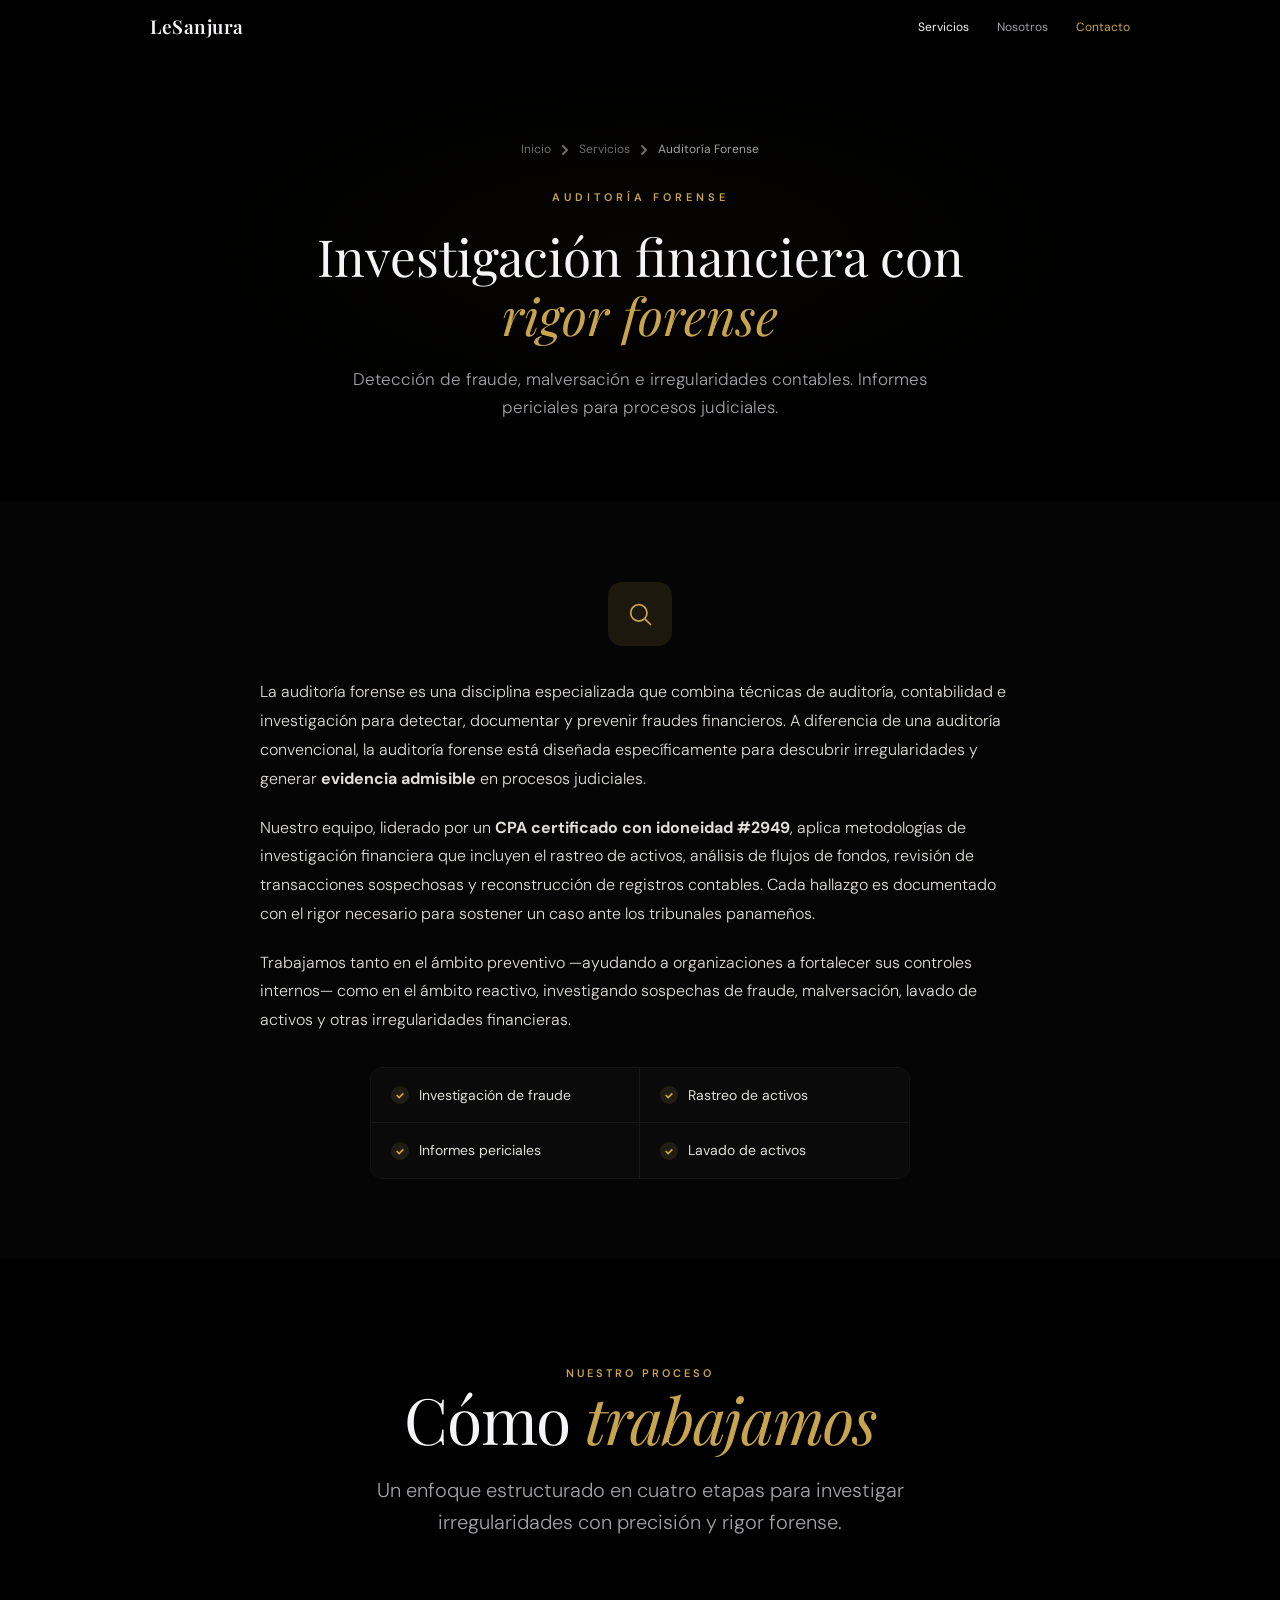
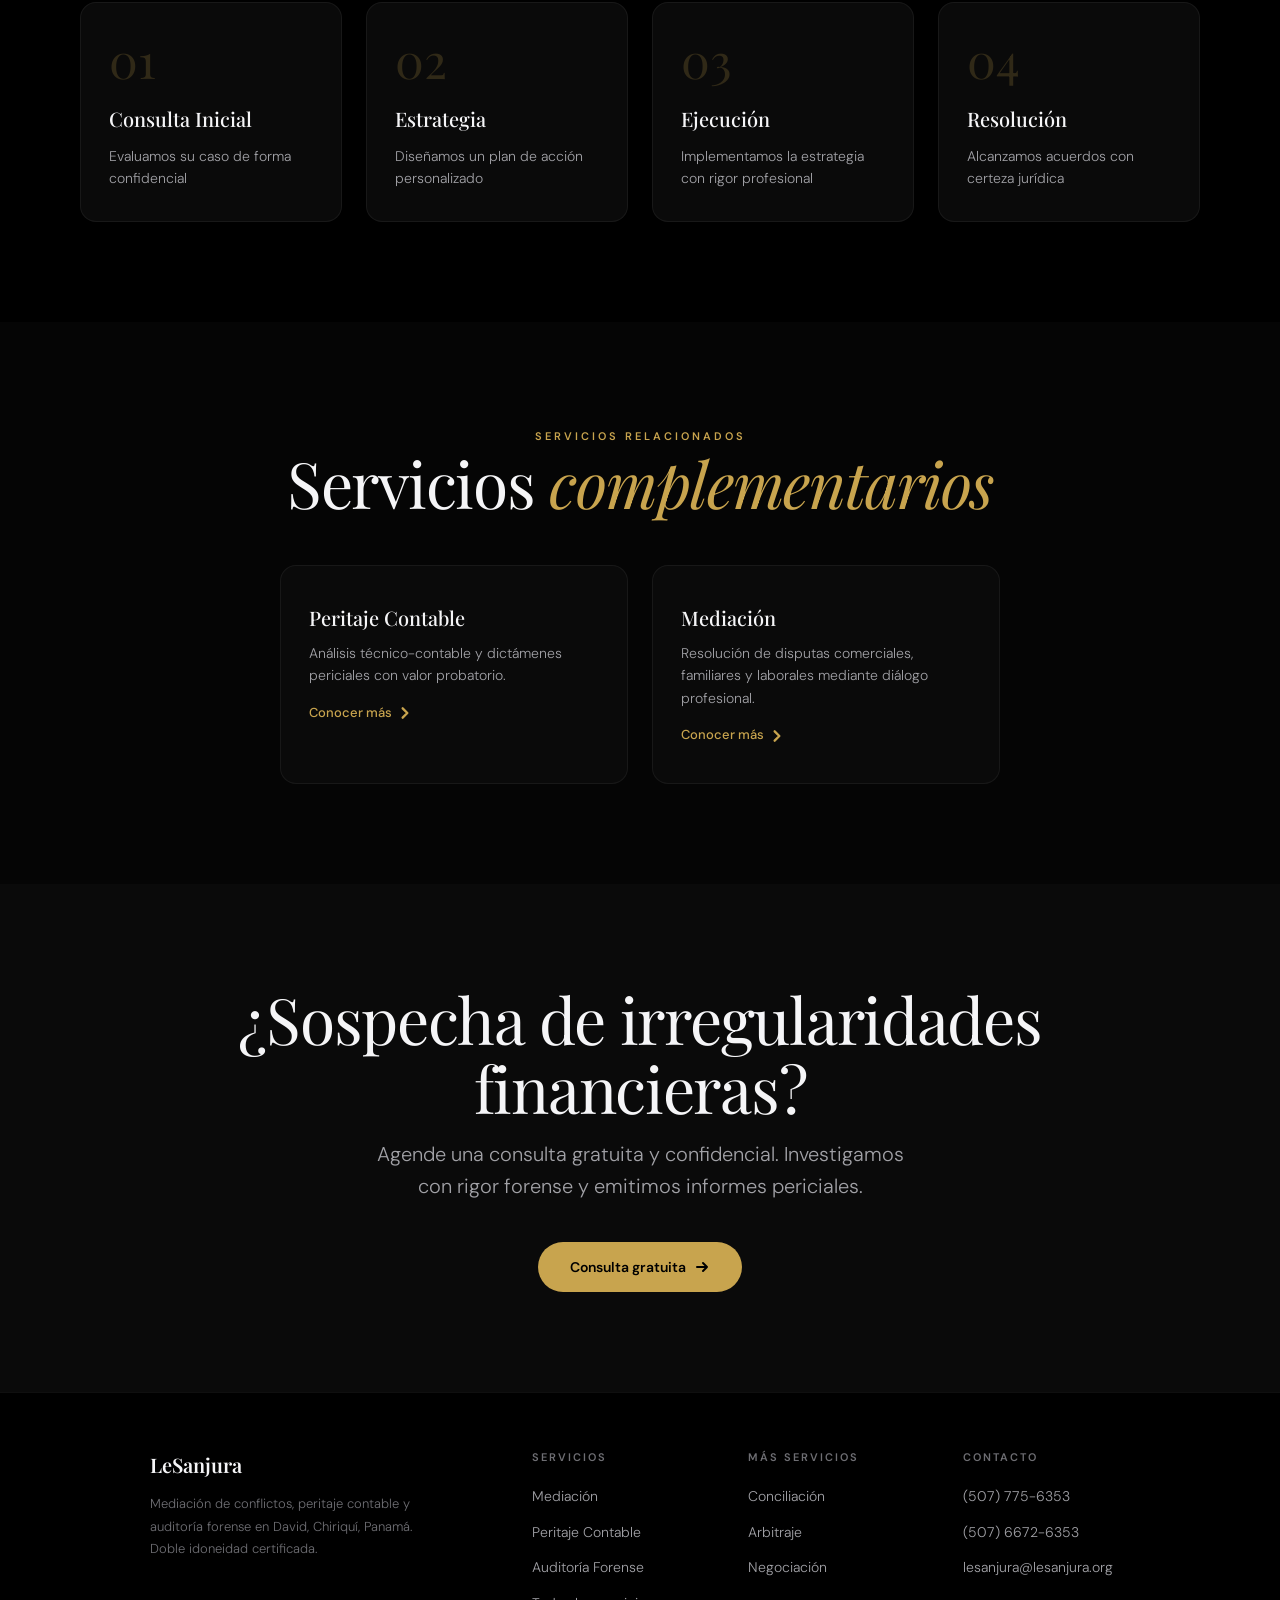
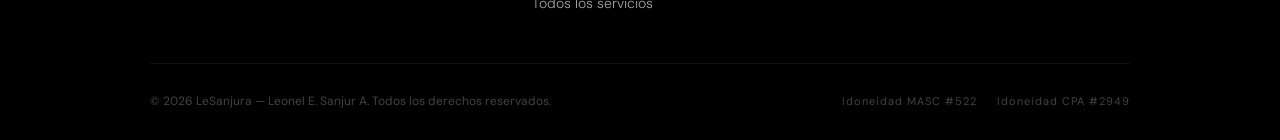
==== auditoria.html @ 7177a6b0 "feat: convert to multi-page site architecture Split single-page scroll into 7 dedicated pages: - ind" ====
<!DOCTYPE html>
<html lang="es">
<head>
    <meta charset="UTF-8">
    <meta name="viewport" content="width=device-width, initial-scale=1.0">
    <title>Auditor&#237;a Forense en Panam&#225; | LeSanjura &#8212; David, Chirique</title>
    <meta name="description" content="Investigaci&#243;n de fraude financiero y auditor&#237;a forense en Panam&#225;. CPA certificado con experiencia en rastreo de activos e informes periciales.">
    <meta name="keywords" content="auditor&#237;a forense panama, investigaci&#243;n de fraude, rastreo de activos, lavado de activos, informes periciales, malversaci&#243;n, irregularidades contables, CPA panama, fraude financiero">
    <meta property="og:title" content="Auditor&#237;a Forense en Panam&#225; | LeSanjura">
    <meta property="og:description" content="Detecci&#243;n de fraude, malversaci&#243;n e irregularidades contables. CPA certificado con experiencia en auditor&#237;a forense en Panam&#225;.">
    <meta property="og:type" content="website">
    <meta property="og:url" content="https://lesanjura.net/auditoria">
    <meta property="og:locale" content="es_PA">
    <meta name="twitter:card" content="summary_large_image">
    <meta name="twitter:title" content="Auditor&#237;a Forense en Panam&#225; | LeSanjura">
    <meta name="twitter:description" content="Investigaci&#243;n de fraude financiero y auditor&#237;a forense en Panam&#225;. CPA certificado en David, Chiriqu&#237;.">
    <meta name="robots" content="index, follow, max-snippet:-1, max-image-preview:large">
    <meta name="author" content="Leonel E. Sanjur A.">
    <meta name="geo.region" content="PA-4">
    <meta name="geo.placename" content="David, Chiriqu&#237;">
    <link rel="canonical" href="https://lesanjura.net/auditoria">
    <link rel="preconnect" href="https://fonts.googleapis.com">
    <link rel="preconnect" href="https://fonts.gstatic.com" crossorigin>
    <link href="https://fonts.googleapis.com/css2?family=Playfair+Display:ital,wght@0,400;0,500;0,600;0,700;0,800;1,400;1,500;1,600&family=DM+Sans:ital,wght@0,200;0,300;0,400;0,500;0,600;0,700;1,300;1,400&display=swap" rel="stylesheet">
    <link rel="stylesheet" href="/styles.css">

    <!-- Schema.org Structured Data -->
    <script type="application/ld+json">
    {
        "@context": "https://schema.org",
        "@graph": [
            {
                "@type": "Service",
                "name": "Auditor\u00eda Forense",
                "description": "Investigaci\u00f3n de fraude financiero, malversaci\u00f3n de fondos e irregularidades contables. Informes periciales para procesos judiciales emitidos por Contador P\u00fablico Autorizado con idoneidad CPA #2949.",
                "url": "https://lesanjura.net/auditoria",
                "provider": {
                    "@type": "ProfessionalService",
                    "name": "LeSanjura \u2014 Leonel E. Sanjur A.",
                    "url": "https://lesanjura.net",
                    "telephone": ["+5077756353", "+50766726353"],
                    "email": "lesanjura@lesanjura.org",
                    "address": {
                        "@type": "PostalAddress",
                        "addressLocality": "David",
                        "addressRegion": "Chiriqu\u00ed",
                        "addressCountry": "PA"
                    }
                },
                "serviceType": "Auditor\u00eda Forense",
                "areaServed": {
                    "@type": "Country",
                    "name": "Panama"
                },
                "hasOfferCatalog": {
                    "@type": "OfferCatalog",
                    "name": "\u00c1reas de Auditor\u00eda Forense",
                    "itemListElement": [
                        {"@type": "Offer", "itemOffered": {"@type": "Service", "name": "Investigaci\u00f3n de Fraude Financiero"}},
                        {"@type": "Offer", "itemOffered": {"@type": "Service", "name": "Rastreo de Activos"}},
                        {"@type": "Offer", "itemOffered": {"@type": "Service", "name": "Informes Periciales"}},
                        {"@type": "Offer", "itemOffered": {"@type": "Service", "name": "Investigaci\u00f3n de Lavado de Activos"}}
                    ]
                }
            },
            {
                "@type": "BreadcrumbList",
                "itemListElement": [
                    {"@type": "ListItem", "position": 1, "name": "Inicio", "item": "https://lesanjura.net"},
                    {"@type": "ListItem", "position": 2, "name": "Servicios", "item": "https://lesanjura.net/servicios"},
                    {"@type": "ListItem", "position": 3, "name": "Auditor\u00eda Forense", "item": "https://lesanjura.net/auditoria"}
                ]
            }
        ]
    }
    </script>
</head>
<body>

<!-- ════════════════════════════════════════════════
     NAVIGATION
     ════════════════════════════════════════════════ -->
<nav class="nav" id="nav" role="navigation" aria-label="Navegaci&#243;n principal">
    <div class="nav-inner">
        <a href="/" class="nav-logo">LeSanjura</a>
        <ul class="nav-links" id="navLinks" role="menubar">
            <li role="none"><a href="/servicios.html" role="menuitem" class="active">Servicios</a></li>
            <li role="none"><a href="/nosotros.html" role="menuitem">Nosotros</a></li>
            <li role="none"><a href="/contacto.html" role="menuitem" class="nav-cta-link">Contacto</a></li>
        </ul>
        <button class="nav-mobile" id="navToggle" aria-label="Men&#250;" aria-expanded="false">
            <span></span><span></span>
        </button>
    </div>
</nav>

<!-- ════════════════════════════════════════════════
     SERVICE HERO
     ════════════════════════════════════════════════ -->
<header class="service-hero">
    <div class="service-hero-inner">
        <nav class="breadcrumb" aria-label="Ruta de navegaci&#243;n">
            <ol>
                <li><a href="/">Inicio</a></li>
                <li><svg viewBox="0 0 12 12"><path d="M4 2l4 4-4 4" stroke="currentColor" fill="none" stroke-width="2" stroke-linecap="round" stroke-linejoin="round"/></svg></li>
                <li><a href="/servicios.html">Servicios</a></li>
                <li><svg viewBox="0 0 12 12"><path d="M4 2l4 4-4 4" stroke="currentColor" fill="none" stroke-width="2" stroke-linecap="round" stroke-linejoin="round"/></svg></li>
                <li aria-current="page">Auditor&#237;a Forense</li>
            </ol>
        </nav>
        <span class="service-hero-eyebrow">Auditor&#237;a Forense</span>
        <h1>Investigaci&#243;n financiera con <em>rigor forense</em></h1>
        <p class="service-hero-sub">Detecci&#243;n de fraude, malversaci&#243;n e irregularidades contables. Informes periciales para procesos judiciales.</p>
    </div>
</header>

<!-- ════════════════════════════════════════════════
     MAIN CONTENT
     ════════════════════════════════════════════════ -->
<main>
    <article class="service-detail-section">
        <div class="service-detail-inner">
            <div class="service-feature-icon">
                <svg viewBox="0 0 24 24"><circle cx="11" cy="11" r="7"/><path d="M21 21l-4.35-4.35"/></svg>
            </div>
            <div class="service-detail-content">
                <p>La auditor&#237;a forense es una disciplina especializada que combina t&#233;cnicas de auditor&#237;a, contabilidad e investigaci&#243;n para detectar, documentar y prevenir fraudes financieros. A diferencia de una auditor&#237;a convencional, la auditor&#237;a forense est&#225; dise&#241;ada espec&#237;ficamente para descubrir irregularidades y generar <strong>evidencia admisible</strong> en procesos judiciales.</p>
                <p>Nuestro equipo, liderado por un <strong>CPA certificado con idoneidad #2949</strong>, aplica metodolog&#237;as de investigaci&#243;n financiera que incluyen el rastreo de activos, an&#225;lisis de flujos de fondos, revisi&#243;n de transacciones sospechosas y reconstrucci&#243;n de registros contables. Cada hallazgo es documentado con el rigor necesario para sostener un caso ante los tribunales paname&#241;os.</p>
                <p>Trabajamos tanto en el &#225;mbito preventivo &#8212;ayudando a organizaciones a fortalecer sus controles internos&#8212; como en el &#225;mbito reactivo, investigando sospechas de fraude, malversaci&#243;n, lavado de activos y otras irregularidades financieras.</p>
            </div>
            <ul class="service-feature-list">
                <li><span class="service-check"><svg viewBox="0 0 12 12"><path d="M2 6l3 3 5-5"/></svg></span>Investigaci&#243;n de fraude</li>
                <li><span class="service-check"><svg viewBox="0 0 12 12"><path d="M2 6l3 3 5-5"/></svg></span>Rastreo de activos</li>
                <li><span class="service-check"><svg viewBox="0 0 12 12"><path d="M2 6l3 3 5-5"/></svg></span>Informes periciales</li>
                <li><span class="service-check"><svg viewBox="0 0 12 12"><path d="M2 6l3 3 5-5"/></svg></span>Lavado de activos</li>
            </ul>
        </div>
    </article>

    <!-- ════════════════════════════════════════════════
         PROCESS
         ════════════════════════════════════════════════ -->
    <section class="section section-deeper" aria-labelledby="proceso-heading">
        <div class="section-container text-center">
            <span class="section-eyebrow">Nuestro Proceso</span>
            <h2 class="section-headline" id="proceso-heading">C&#243;mo <em>trabajamos</em></h2>
            <p class="section-subheadline">Un enfoque estructurado en cuatro etapas para investigar irregularidades con precisi&#243;n y rigor forense.</p>
        </div>
        <div class="section-container-wide">
            <div class="process-steps">
                <div class="process-step reveal reveal-d1">
                    <div class="process-number">01</div>
                    <h3>Consulta Inicial</h3>
                    <p>Evaluamos su caso de forma confidencial</p>
                </div>
                <div class="process-step reveal reveal-d2">
                    <div class="process-number">02</div>
                    <h3>Estrategia</h3>
                    <p>Dise&#241;amos un plan de acci&#243;n personalizado</p>
                </div>
                <div class="process-step reveal reveal-d3">
                    <div class="process-number">03</div>
                    <h3>Ejecuci&#243;n</h3>
                    <p>Implementamos la estrategia con rigor profesional</p>
                </div>
                <div class="process-step reveal reveal-d4">
                    <div class="process-number">04</div>
                    <h3>Resoluci&#243;n</h3>
                    <p>Alcanzamos acuerdos con certeza jur&#237;dica</p>
                </div>
            </div>
        </div>
    </section>

    <!-- ════════════════════════════════════════════════
         RELATED SERVICES
         ════════════════════════════════════════════════ -->
    <section class="section section-dark" aria-labelledby="relacionados-heading">
        <div class="section-container text-center">
            <span class="section-eyebrow">Servicios Relacionados</span>
            <h2 class="section-headline" id="relacionados-heading">Servicios <em>complementarios</em></h2>
        </div>
        <div class="section-container">
            <div class="related-services">
                <a href="/peritaje.html" class="related-service-card">
                    <h3>Peritaje Contable</h3>
                    <p>An&#225;lisis t&#233;cnico-contable y dict&#225;menes periciales con valor probatorio.</p>
                    <span class="related-service-link">Conocer m&#225;s <svg viewBox="0 0 12 12"><path d="M4 2l4 4-4 4" stroke="currentColor" fill="none" stroke-width="2" stroke-linecap="round" stroke-linejoin="round"/></svg></span>
                </a>
                <a href="/mediacion.html" class="related-service-card">
                    <h3>Mediaci&#243;n</h3>
                    <p>Resoluci&#243;n de disputas comerciales, familiares y laborales mediante di&#225;logo profesional.</p>
                    <span class="related-service-link">Conocer m&#225;s <svg viewBox="0 0 12 12"><path d="M4 2l4 4-4 4" stroke="currentColor" fill="none" stroke-width="2" stroke-linecap="round" stroke-linejoin="round"/></svg></span>
                </a>
            </div>
        </div>
    </section>

    <!-- ════════════════════════════════════════════════
         CTA
         ════════════════════════════════════════════════ -->
    <section class="section section-surface cta-section" aria-labelledby="cta-heading">
        <div class="section-container text-center">
            <h2 class="section-headline" id="cta-heading">&#191;Sospecha de irregularidades financieras?</h2>
            <p class="section-subheadline">Agende una consulta gratuita y confidencial. Investigamos con rigor forense y emitimos informes periciales.</p>
            <div class="cta-actions">
                <a href="/contacto.html" class="btn-gold">Consulta gratuita <svg viewBox="0 0 16 16" fill="none" stroke="currentColor" stroke-width="2" stroke-linecap="round" stroke-linejoin="round"><path d="M3 8h10M9 4l4 4-4 4"/></svg></a>
            </div>
        </div>
    </section>
</main>

<!-- ════════════════════════════════════════════════
     FOOTER
     ════════════════════════════════════════════════ -->
<footer class="footer" role="contentinfo">
    <div class="footer-inner">
        <div class="footer-grid">
            <div>
                <div class="footer-brand">LeSanjura</div>
                <p class="footer-desc">Mediaci&#243;n de conflictos, peritaje contable y auditor&#237;a forense en David, Chiriqu&#237;, Panam&#225;. Doble idoneidad certificada.</p>
            </div>
            <div class="footer-col">
                <h4>Servicios</h4>
                <ul>
                    <li><a href="/mediacion.html">Mediaci&#243;n</a></li>
                    <li><a href="/peritaje.html">Peritaje Contable</a></li>
                    <li><a href="/auditoria.html">Auditor&#237;a Forense</a></li>
                    <li><a href="/servicios.html">Todos los servicios</a></li>
                </ul>
            </div>
            <div class="footer-col">
                <h4>M&#225;s Servicios</h4>
                <ul>
                    <li><a href="/servicios.html">Conciliaci&#243;n</a></li>
                    <li><a href="/servicios.html">Arbitraje</a></li>
                    <li><a href="/servicios.html">Negociaci&#243;n</a></li>
                </ul>
            </div>
            <div class="footer-col">
                <h4>Contacto</h4>
                <ul>
                    <li><a href="tel:+5077756353">(507) 775-6353</a></li>
                    <li><a href="tel:+50766726353">(507) 6672-6353</a></li>
                    <li><a href="mailto:lesanjura@lesanjura.org">lesanjura@lesanjura.org</a></li>
                </ul>
            </div>
        </div>
        <div class="footer-bottom">
            <span class="footer-copy">&copy; 2026 LeSanjura &mdash; Leonel E. Sanjur A. Todos los derechos reservados.</span>
            <div class="footer-legal">
                <span>Idoneidad MASC #522</span>
                <span>Idoneidad CPA #2949</span>
            </div>
        </div>
    </div>
</footer>

<script src="/scripts.js"></script>
</body>
</html>
---- styles.css ----
/* ═══════════════════════════════════════
   DESIGN SYSTEM — OBSIDIAN & GOLD
   Award-winning Apple-inspired design
   ═══════════════════════════════════════ */

:root {
    --black: #000000;
    --obsidian: #050505;
    --surface: #0a0a0a;
    --surface-2: #111111;
    --surface-3: #1a1a1a;
    --surface-4: #222222;
    --border: rgba(255,255,255,0.06);
    --border-hover: rgba(255,255,255,0.12);
    --gold: #c8a44e;
    --gold-bright: #d4b65c;
    --gold-dim: rgba(200,164,78,0.12);
    --gold-glow: rgba(200,164,78,0.06);
    --white: #f5f5f7;
    --gray-1: #e0deda;
    --gray-2: #a1a1a6;
    --gray-3: #6e6e73;
    --gray-4: #424245;
    --serif: 'Playfair Display', Georgia, 'Times New Roman', serif;
    --sans: 'DM Sans', -apple-system, BlinkMacSystemFont, 'Segoe UI', sans-serif;
    --ease-out-expo: cubic-bezier(0.16, 1, 0.3, 1);
    --ease-out-quint: cubic-bezier(0.22, 1, 0.36, 1);
}

*, *::before, *::after { margin: 0; padding: 0; box-sizing: border-box; }

html {
    scroll-behavior: smooth;
    font-size: 16px;
    -webkit-text-size-adjust: 100%;
}

body {
    font-family: var(--sans);
    background: var(--black);
    color: var(--white);
    -webkit-font-smoothing: antialiased;
    -moz-osx-font-smoothing: grayscale;
    overflow-x: hidden;
    line-height: 1.6;
}

::selection {
    background: var(--gold);
    color: var(--black);
}

img { max-width: 100%; display: block; }
a { text-decoration: none; color: inherit; }

/* ═══════════════════════════════════════
   NAVIGATION — Frosted Glass
   ═══════════════════════════════════════ */

.nav {
    position: fixed;
    top: 0; left: 0; right: 0;
    z-index: 100;
    height: 52px;
    display: flex;
    align-items: center;
    justify-content: center;
    transition: all 0.6s var(--ease-out-expo);
}

.nav.scrolled {
    background: rgba(0,0,0,0.72);
    backdrop-filter: saturate(180%) blur(20px);
    -webkit-backdrop-filter: saturate(180%) blur(20px);
    border-bottom: 0.5px solid rgba(255,255,255,0.08);
}

.nav-inner {
    width: 100%;
    max-width: 1024px;
    display: flex;
    align-items: center;
    justify-content: space-between;
    padding: 0 22px;
}

.nav-logo {
    font-family: var(--serif);
    font-size: 19px;
    font-weight: 600;
    color: var(--white);
    letter-spacing: 0.5px;
    transition: opacity 0.3s;
}
.nav-logo:hover { opacity: 0.7; }

.nav-links {
    display: flex;
    gap: 28px;
    list-style: none;
}

.nav-links a {
    font-size: 12px;
    color: var(--gray-2);
    transition: color 0.3s;
    font-weight: 400;
}
.nav-links a:hover { color: var(--white); }

/* Nav active state */
.nav-links a.active { color: var(--white); }

.nav-cta-link {
    font-size: 12px;
    color: var(--gold) !important;
    font-weight: 500;
}

.nav-mobile {
    display: none;
    background: none;
    border: none;
    cursor: pointer;
    width: 36px;
    height: 36px;
    position: relative;
}
.nav-mobile span {
    display: block;
    width: 18px;
    height: 1px;
    background: var(--gray-2);
    position: absolute;
    left: 50%;
    transform: translateX(-50%);
    transition: all 0.3s var(--ease-out-expo);
}
.nav-mobile span:first-child { top: 13px; }
.nav-mobile span:last-child { top: 22px; }
.nav-mobile.open span:first-child { top: 17px; transform: translateX(-50%) rotate(45deg); }
.nav-mobile.open span:last-child { top: 17px; transform: translateX(-50%) rotate(-45deg); }

/* ═══════════════════════════════════════
   HERO — Cinematic Full-Viewport
   ═══════════════════════════════════════ */

.hero {
    position: relative;
    min-height: 100vh;
    min-height: 100dvh;
    display: flex;
    flex-direction: column;
    align-items: center;
    justify-content: center;
    text-align: center;
    padding: 120px 24px 80px;
    overflow: hidden;
}

.hero::before {
    content: '';
    position: absolute;
    inset: 0;
    background:
        radial-gradient(ellipse 50% 50% at 50% 50%, rgba(200,164,78,0.03) 0%, transparent 70%),
        radial-gradient(ellipse 80% 40% at 50% 100%, rgba(200,164,78,0.02) 0%, transparent 50%);
    pointer-events: none;
}

.hero-overline {
    display: inline-flex;
    align-items: center;
    gap: 8px;
    font-size: 11px;
    font-weight: 500;
    letter-spacing: 3px;
    text-transform: uppercase;
    color: var(--gold);
    margin-bottom: 32px;
    opacity: 0;
    transform: translateY(20px);
    animation: fadeUp 1s var(--ease-out-expo) 0.3s forwards;
}

.hero-overline::before,
.hero-overline::after {
    content: '';
    width: 24px;
    height: 0.5px;
    background: var(--gold);
    opacity: 0.5;
}

.hero h1 {
    font-family: var(--serif);
    font-size: clamp(42px, 7.5vw, 88px);
    font-weight: 400;
    line-height: 1.05;
    letter-spacing: -0.02em;
    max-width: 900px;
    margin-bottom: 28px;
    opacity: 0;
    transform: translateY(30px);
    animation: fadeUp 1.2s var(--ease-out-expo) 0.5s forwards;
}

.hero h1 em {
    font-style: italic;
    color: var(--gold);
}

.hero-description {
    font-size: clamp(16px, 2vw, 20px);
    color: var(--gray-2);
    max-width: 520px;
    line-height: 1.6;
    font-weight: 300;
    margin-bottom: 48px;
    opacity: 0;
    transform: translateY(20px);
    animation: fadeUp 1s var(--ease-out-expo) 0.8s forwards;
}

.hero-actions {
    display: flex;
    gap: 16px;
    flex-wrap: wrap;
    justify-content: center;
    opacity: 0;
    transform: translateY(20px);
    animation: fadeUp 1s var(--ease-out-expo) 1s forwards;
}

.btn-gold {
    display: inline-flex;
    align-items: center;
    gap: 8px;
    padding: 14px 32px;
    background: var(--gold);
    color: var(--black);
    font-family: var(--sans);
    font-size: 14px;
    font-weight: 600;
    border: none;
    border-radius: 980px;
    cursor: pointer;
    transition: all 0.4s var(--ease-out-expo);
}
.btn-gold:hover {
    transform: scale(1.04);
    box-shadow: 0 4px 32px rgba(200,164,78,0.3);
}
.btn-gold svg { width: 16px; height: 16px; }

.btn-ghost {
    display: inline-flex;
    align-items: center;
    gap: 8px;
    padding: 14px 32px;
    background: rgba(255,255,255,0.04);
    color: var(--gray-1);
    font-family: var(--sans);
    font-size: 14px;
    font-weight: 500;
    border: 1px solid var(--border);
    border-radius: 980px;
    cursor: pointer;
    transition: all 0.4s var(--ease-out-expo);
}
.btn-ghost:hover {
    background: rgba(255,255,255,0.08);
    border-color: var(--border-hover);
}

.hero-stats {
    display: flex;
    gap: 64px;
    margin-top: 80px;
    padding-top: 48px;
    border-top: 0.5px solid var(--border);
    opacity: 0;
    animation: fadeUp 1s var(--ease-out-expo) 1.3s forwards;
}

.hero-stat {
    text-align: center;
}

.hero-stat-number {
    font-family: var(--serif);
    font-size: 48px;
    font-weight: 400;
    color: var(--white);
    line-height: 1;
}

.hero-stat-label {
    font-size: 11px;
    color: var(--gray-3);
    text-transform: uppercase;
    letter-spacing: 2px;
    margin-top: 8px;
    font-weight: 500;
}

@keyframes fadeUp {
    to { opacity: 1; transform: translateY(0); }
}

/* ═══════════════════════════════════════
   MARQUEE — Trust Band
   ═══════════════════════════════════════ */

.trust-band {
    padding: 20px 0;
    border-top: 0.5px solid var(--border);
    border-bottom: 0.5px solid var(--border);
    background: var(--obsidian);
    overflow: hidden;
}

.trust-inner {
    display: flex;
    align-items: center;
    gap: 48px;
    animation: marquee 30s linear infinite;
    width: max-content;
}

.trust-item {
    display: flex;
    align-items: center;
    gap: 10px;
    white-space: nowrap;
    font-size: 12px;
    letter-spacing: 3px;
    text-transform: uppercase;
    color: var(--gray-3);
    font-weight: 500;
}

.trust-dot {
    width: 4px;
    height: 4px;
    background: var(--gold);
    border-radius: 50%;
    flex-shrink: 0;
}

@keyframes marquee {
    0% { transform: translateX(0); }
    100% { transform: translateX(-50%); }
}

/* ═══════════════════════════════════════
   SECTION SYSTEM — Apple Pacing
   ═══════════════════════════════════════ */

.section {
    padding: 100px 24px;
    position: relative;
}

.section-dark { background: var(--obsidian); }
.section-deeper { background: var(--black); }
.section-surface { background: var(--surface); }

.section-container {
    max-width: 980px;
    margin: 0 auto;
}

.section-container-wide {
    max-width: 1120px;
    margin: 0 auto;
}

.section-eyebrow {
    font-size: 11px;
    font-weight: 600;
    letter-spacing: 3px;
    text-transform: uppercase;
    color: var(--gold);
    margin-bottom: 12px;
}

.section-headline {
    font-family: var(--serif);
    font-size: clamp(36px, 5vw, 64px);
    font-weight: 400;
    line-height: 1.08;
    letter-spacing: -0.02em;
    margin-bottom: 20px;
}

.section-headline em {
    font-style: italic;
    color: var(--gold);
}

.section-subheadline {
    font-size: clamp(16px, 1.8vw, 20px);
    color: var(--gray-2);
    font-weight: 300;
    line-height: 1.6;
    max-width: 560px;
}

.text-center { text-align: center; }
.text-center .section-subheadline { margin: 0 auto; }

/* ═══════════════════════════════════════
   SERVICES — Product-Page Style
   Full-width immersive sections
   ═══════════════════════════════════════ */

.services-intro {
    text-align: center;
    padding-bottom: 0;
}

/* Service Feature — Apple-style centered text sections */
.service-feature {
    padding: 80px 24px;
    position: relative;
    overflow: hidden;
    border-bottom: 0.5px solid var(--border);
}

.service-feature:nth-child(odd) { background: var(--obsidian); }
.service-feature:nth-child(even) { background: var(--surface); }

.service-feature-inner {
    max-width: 720px;
    margin: 0 auto;
    text-align: center;
}

.service-feature-icon {
    width: 56px;
    height: 56px;
    margin: 0 auto 28px;
    border-radius: 14px;
    background: var(--gold-dim);
    display: flex;
    align-items: center;
    justify-content: center;
}

.service-feature-icon svg {
    width: 28px;
    height: 28px;
    stroke: var(--gold);
    fill: none;
    stroke-width: 1.5;
    stroke-linecap: round;
    stroke-linejoin: round;
}

.service-feature-content h3 {
    font-family: var(--serif);
    font-size: clamp(28px, 3.5vw, 44px);
    font-weight: 400;
    line-height: 1.12;
    letter-spacing: -0.01em;
    margin-bottom: 20px;
}

.service-feature-content p {
    font-size: 17px;
    color: var(--gray-2);
    line-height: 1.7;
    font-weight: 300;
    margin-bottom: 16px;
    max-width: 600px;
    margin-left: auto;
    margin-right: auto;
}

.service-feature-list {
    list-style: none;
    margin-top: 32px;
    display: grid;
    grid-template-columns: 1fr 1fr;
    gap: 0;
    border: 0.5px solid var(--border);
    border-radius: 12px;
    overflow: hidden;
    max-width: 540px;
    margin-left: auto;
    margin-right: auto;
    text-align: left;
}

.service-feature-list li {
    padding: 16px 20px;
    font-size: 14px;
    color: var(--gray-1);
    font-weight: 400;
    display: flex;
    align-items: center;
    gap: 10px;
    background: var(--surface);
    border-bottom: 0.5px solid var(--border);
    border-right: 0.5px solid var(--border);
}

.service-feature-list li:nth-child(even) { border-right: none; }
.service-feature-list li:nth-last-child(-n+2) { border-bottom: none; }

.service-check {
    width: 18px;
    height: 18px;
    border-radius: 50%;
    background: var(--gold-dim);
    display: flex;
    align-items: center;
    justify-content: center;
    flex-shrink: 0;
}

.service-check svg {
    width: 10px;
    height: 10px;
    stroke: var(--gold);
    fill: none;
    stroke-width: 2;
}

/* ═══════════════════════════════════════
   SERVICES GRID — Secondary Services
   ═══════════════════════════════════════ */

.services-grid-section { background: var(--black); }

.services-grid {
    display: grid;
    grid-template-columns: repeat(3, 1fr);
    gap: 1px;
    background: var(--border);
    border: 0.5px solid var(--border);
    border-radius: 16px;
    overflow: hidden;
    margin-top: 64px;
}

.service-card {
    background: var(--surface);
    padding: 48px 36px;
    transition: all 0.5s var(--ease-out-expo);
    position: relative;
}

.service-card::after {
    content: '';
    position: absolute;
    bottom: 0; left: 0; right: 0;
    height: 2px;
    background: var(--gold);
    transform: scaleX(0);
    transition: transform 0.5s var(--ease-out-expo);
}

.service-card:hover { background: var(--surface-2); }
.service-card:hover::after { transform: scaleX(1); }

.service-card-icon {
    width: 40px;
    height: 40px;
    margin-bottom: 24px;
}
.service-card-icon svg {
    width: 36px;
    height: 36px;
    stroke: var(--gold);
    fill: none;
    stroke-width: 1.2;
    stroke-linecap: round;
    stroke-linejoin: round;
}

.service-card h3 {
    font-family: var(--serif);
    font-size: 22px;
    font-weight: 500;
    margin-bottom: 12px;
    letter-spacing: -0.01em;
}

.service-card p {
    font-size: 14px;
    color: var(--gray-2);
    line-height: 1.7;
    font-weight: 300;
}

/* ═══════════════════════════════════════
   ABOUT — Split Layout
   ═══════════════════════════════════════ */

.about-section { background: var(--obsidian); }

.about-grid {
    display: grid;
    grid-template-columns: 5fr 7fr;
    gap: 80px;
    align-items: start;
}

.about-portrait {
    position: sticky;
    top: 100px;
    border-radius: 20px;
    overflow: hidden;
    background: linear-gradient(160deg, var(--surface-2), var(--surface-3));
    border: 0.5px solid var(--border);
    padding: 56px 40px;
    text-align: center;
}

.about-initials {
    font-family: var(--serif);
    font-size: 80px;
    font-weight: 400;
    color: var(--gold);
    opacity: 0.7;
    line-height: 1;
    margin-bottom: 24px;
}

.about-portrait-name {
    font-family: var(--serif);
    font-size: 22px;
    font-weight: 500;
    letter-spacing: 0.5px;
    margin-bottom: 4px;
}

.about-portrait-title {
    font-size: 12px;
    color: var(--gray-3);
    text-transform: uppercase;
    letter-spacing: 2px;
    font-weight: 500;
}

.about-portrait-creds {
    display: flex;
    gap: 16px;
    justify-content: center;
    margin-top: 32px;
    padding-top: 24px;
    border-top: 0.5px solid var(--border);
}

.cred-badge {
    padding: 6px 14px;
    border: 0.5px solid var(--gold-dim);
    border-radius: 980px;
    font-size: 11px;
    color: var(--gold);
    letter-spacing: 1px;
    font-weight: 500;
    background: var(--gold-glow);
}

.about-body h3 {
    font-family: var(--serif);
    font-size: 36px;
    font-weight: 400;
    line-height: 1.2;
    margin-bottom: 24px;
    letter-spacing: -0.01em;
}
.about-body h3 em { font-style: italic; color: var(--gold); }

.about-body p {
    font-size: 16px;
    color: var(--gray-2);
    line-height: 1.8;
    font-weight: 300;
    margin-bottom: 20px;
}

.credentials-grid {
    display: grid;
    grid-template-columns: 1fr 1fr;
    gap: 12px;
    margin-top: 40px;
}

.credential-item {
    padding: 20px;
    background: var(--surface);
    border: 0.5px solid var(--border);
    border-radius: 12px;
    transition: border-color 0.3s;
}
.credential-item:hover { border-color: var(--gold-dim); }

.credential-item h4 {
    font-size: 13px;
    font-weight: 600;
    margin-bottom: 4px;
    color: var(--gray-1);
}

.credential-item p {
    font-size: 12px;
    color: var(--gray-3);
    font-weight: 400;
    margin-bottom: 0;
    line-height: 1.5;
}

/* ═══════════════════════════════════════
   NUMBERS — Impact Statement
   ═══════════════════════════════════════ */

.numbers-section {
    background: var(--surface);
    text-align: center;
    padding: 100px 24px;
}

.numbers-grid {
    display: grid;
    grid-template-columns: repeat(4, 1fr);
    gap: 0;
    max-width: 900px;
    margin: 0 auto;
}

.number-item {
    padding: 40px 24px;
    position: relative;
}

.number-item:not(:last-child)::after {
    content: '';
    position: absolute;
    right: 0;
    top: 25%;
    height: 50%;
    width: 0.5px;
    background: var(--border);
}

.number-value {
    font-family: var(--serif);
    font-size: clamp(36px, 4vw, 56px);
    font-weight: 400;
    color: var(--gold);
    line-height: 1;
}

.number-label {
    font-size: 12px;
    color: var(--gray-3);
    text-transform: uppercase;
    letter-spacing: 2px;
    margin-top: 12px;
    font-weight: 500;
}

/* ═══════════════════════════════════════
   PROCESS — Timeline
   ═══════════════════════════════════════ */

.process-section { background: var(--black); }

.process-steps {
    display: grid;
    grid-template-columns: repeat(4, 1fr);
    gap: 24px;
    margin-top: 64px;
}

.process-step {
    position: relative;
    padding: 32px 28px;
    background: var(--surface);
    border: 0.5px solid var(--border);
    border-radius: 16px;
    transition: all 0.5s var(--ease-out-expo);
}

.process-step:hover {
    border-color: var(--gold-dim);
    transform: translateY(-4px);
}

.process-number {
    font-family: var(--serif);
    font-size: 48px;
    font-weight: 400;
    color: var(--gold);
    opacity: 0.2;
    line-height: 1;
    margin-bottom: 20px;
}

.process-step h3 {
    font-family: var(--serif);
    font-size: 20px;
    font-weight: 500;
    margin-bottom: 10px;
}

.process-step p {
    font-size: 14px;
    color: var(--gray-2);
    font-weight: 300;
    line-height: 1.6;
}

/* ═══════════════════════════════════════
   FAQ — AEO Optimized
   ═══════════════════════════════════════ */

.faq-section { background: var(--obsidian); }

.faq-grid {
    display: grid;
    grid-template-columns: 1fr 1fr;
    gap: 16px;
    margin-top: 64px;
}

.faq-item {
    border: 0.5px solid var(--border);
    border-radius: 12px;
    overflow: hidden;
    background: var(--surface);
    transition: border-color 0.3s;
}
.faq-item:hover { border-color: var(--border-hover); }

.faq-question {
    width: 100%;
    background: none;
    border: none;
    padding: 24px 28px;
    display: flex;
    align-items: center;
    justify-content: space-between;
    cursor: pointer;
    text-align: left;
    font-family: var(--sans);
    font-size: 15px;
    font-weight: 500;
    color: var(--gray-1);
    gap: 16px;
}

.faq-toggle {
    width: 28px;
    height: 28px;
    border-radius: 50%;
    background: var(--gold-dim);
    display: flex;
    align-items: center;
    justify-content: center;
    flex-shrink: 0;
    transition: all 0.3s var(--ease-out-expo);
}

.faq-toggle svg {
    width: 12px;
    height: 12px;
    stroke: var(--gold);
    fill: none;
    stroke-width: 2;
    transition: transform 0.3s var(--ease-out-expo);
}

.faq-item.open .faq-toggle { background: var(--gold); }
.faq-item.open .faq-toggle svg { stroke: var(--black); transform: rotate(45deg); }

.faq-answer {
    max-height: 0;
    overflow: hidden;
    transition: max-height 0.5s var(--ease-out-expo);
}

.faq-answer-inner {
    padding: 0 28px 24px;
    font-size: 14px;
    color: var(--gray-2);
    line-height: 1.8;
    font-weight: 300;
}

/* ═══════════════════════════════════════
   CONTACT — Minimal Split
   ═══════════════════════════════════════ */

.contact-section { background: var(--surface); }

.contact-grid {
    display: grid;
    grid-template-columns: 1fr 1fr;
    gap: 80px;
    align-items: start;
}

.contact-info h3 {
    font-family: var(--serif);
    font-size: 36px;
    font-weight: 400;
    margin-bottom: 16px;
    line-height: 1.15;
}
.contact-info h3 em { font-style: italic; color: var(--gold); }

.contact-info > p {
    font-size: 16px;
    color: var(--gray-2);
    font-weight: 300;
    line-height: 1.7;
    margin-bottom: 40px;
}

.contact-details {
    list-style: none;
    display: flex;
    flex-direction: column;
    gap: 20px;
}

.contact-detail {
    display: flex;
    align-items: center;
    gap: 16px;
}

.contact-icon {
    width: 44px;
    height: 44px;
    border-radius: 12px;
    background: var(--gold-dim);
    display: flex;
    align-items: center;
    justify-content: center;
    flex-shrink: 0;
}

.contact-icon svg {
    width: 18px;
    height: 18px;
    stroke: var(--gold);
    fill: none;
    stroke-width: 1.5;
}

.contact-detail-text span {
    display: block;
    font-size: 11px;
    color: var(--gray-3);
    text-transform: uppercase;
    letter-spacing: 2px;
    font-weight: 500;
    margin-bottom: 2px;
}

.contact-detail-text a,
.contact-detail-text p {
    font-size: 15px;
    color: var(--gray-1);
    font-weight: 400;
    transition: color 0.3s;
}
.contact-detail-text a:hover { color: var(--gold); }

.wa-btn {
    display: inline-flex;
    align-items: center;
    gap: 10px;
    margin-top: 36px;
    padding: 14px 28px;
    background: #25D366;
    color: #fff;
    font-weight: 600;
    font-size: 14px;
    border-radius: 980px;
    transition: all 0.3s var(--ease-out-expo);
}
.wa-btn:hover {
    transform: scale(1.04);
    box-shadow: 0 4px 24px rgba(37, 211, 102, 0.3);
}
.wa-btn svg { width: 20px; height: 20px; fill: #fff; }

/* Form */
.contact-form {
    display: flex;
    flex-direction: column;
    gap: 16px;
    background: var(--obsidian);
    border: 0.5px solid var(--border);
    border-radius: 20px;
    padding: 40px;
}

.form-row {
    display: grid;
    grid-template-columns: 1fr 1fr;
    gap: 16px;
}

.form-field {
    display: flex;
    flex-direction: column;
    gap: 6px;
}

.form-field label {
    font-size: 11px;
    text-transform: uppercase;
    letter-spacing: 1.5px;
    color: var(--gray-3);
    font-weight: 600;
}

.form-field input,
.form-field textarea,
.form-field select {
    padding: 14px 16px;
    background: var(--surface);
    border: 0.5px solid var(--border);
    border-radius: 10px;
    color: var(--white);
    font-family: var(--sans);
    font-size: 15px;
    font-weight: 400;
    outline: none;
    transition: border-color 0.3s;
}

.form-field input:focus,
.form-field textarea:focus,
.form-field select:focus {
    border-color: var(--gold);
}

.form-field textarea {
    min-height: 120px;
    resize: vertical;
}

.form-field select {
    appearance: none;
    background-image: url("data:image/svg+xml,%3Csvg xmlns='http://www.w3.org/2000/svg' width='12' height='8'%3E%3Cpath d='M1 1l5 5 5-5' stroke='%236e6e73' fill='none' stroke-width='1.5'/%3E%3C/svg%3E");
    background-repeat: no-repeat;
    background-position: right 16px center;
    cursor: pointer;
}
.form-field select option { background: var(--surface); }

.form-submit {
    padding: 16px 32px;
    background: var(--gold);
    color: var(--black);
    font-family: var(--sans);
    font-weight: 600;
    font-size: 14px;
    border: none;
    border-radius: 980px;
    cursor: pointer;
    transition: all 0.4s var(--ease-out-expo);
    margin-top: 8px;
    width: 100%;
}
.form-submit:hover {
    box-shadow: 0 4px 32px rgba(200,164,78,0.3);
    transform: scale(1.02);
}

/* ═══════════════════════════════════════
   FOOTER — Clean & Minimal
   ═══════════════════════════════════════ */

.footer {
    background: var(--black);
    border-top: 0.5px solid var(--border);
    padding: 56px 24px 28px;
}

.footer-inner {
    max-width: 980px;
    margin: 0 auto;
}

.footer-grid {
    display: grid;
    grid-template-columns: 2fr 1fr 1fr 1fr;
    gap: 48px;
    margin-bottom: 48px;
}

.footer-brand {
    font-family: var(--serif);
    font-size: 20px;
    font-weight: 600;
    margin-bottom: 12px;
}

.footer-desc {
    font-size: 13px;
    color: var(--gray-3);
    line-height: 1.7;
    font-weight: 300;
    max-width: 280px;
}

.footer-col h4 {
    font-size: 11px;
    text-transform: uppercase;
    letter-spacing: 2px;
    color: var(--gray-3);
    margin-bottom: 16px;
    font-weight: 600;
}

.footer-col ul { list-style: none; display: flex; flex-direction: column; gap: 10px; }
.footer-col a { font-size: 14px; color: var(--gray-2); font-weight: 300; transition: color 0.3s; }
.footer-col a:hover { color: var(--white); }

.footer-bottom {
    padding-top: 28px;
    border-top: 0.5px solid var(--border);
    display: flex;
    justify-content: space-between;
    align-items: center;
}

.footer-copy {
    font-size: 12px;
    color: var(--gray-4);
}

.footer-legal {
    display: flex;
    gap: 20px;
}
.footer-legal span {
    font-size: 11px;
    color: var(--gray-4);
    letter-spacing: 1px;
}

/* ═══════════════════════════════════════
   ANIMATIONS — Scroll Reveals
   ═══════════════════════════════════════ */

.reveal {
    opacity: 0;
    transform: translateY(40px);
    transition: opacity 0.8s var(--ease-out-expo), transform 0.8s var(--ease-out-expo);
}

.reveal.visible {
    opacity: 1;
    transform: translateY(0);
}

.reveal-d1 { transition-delay: 0.1s; }
.reveal-d2 { transition-delay: 0.2s; }
.reveal-d3 { transition-delay: 0.3s; }
.reveal-d4 { transition-delay: 0.4s; }

/* ═══════════════════════════════════════
   UTILITY
   ═══════════════════════════════════════ */

.sr-only {
    position: absolute;
    width: 1px; height: 1px;
    padding: 0; margin: -1px;
    overflow: hidden;
    clip: rect(0,0,0,0);
    border: 0;
}

/* ═══════════════════════════════════════
   NEW — Multi-Page Styles
   ═══════════════════════════════════════ */

/* Page Hero — shorter version for inner pages */
.page-hero {
    padding: 140px 24px 80px;
    text-align: center;
    background: var(--black);
    position: relative;
}
.page-hero::before {
    content: '';
    position: absolute;
    inset: 0;
    background: radial-gradient(ellipse 50% 50% at 50% 50%, rgba(200,164,78,0.03) 0%, transparent 70%);
    pointer-events: none;
}
.page-hero .section-headline { margin-bottom: 16px; }
.page-hero .section-subheadline { margin: 0 auto; max-width: 600px; }

/* Breadcrumbs */
.breadcrumb {
    display: flex;
    align-items: center;
    gap: 8px;
    justify-content: center;
    margin-bottom: 24px;
    font-size: 12px;
    color: var(--gray-3);
}
.breadcrumb a { color: var(--gray-3); transition: color 0.3s; }
.breadcrumb a:hover { color: var(--gold); }
.breadcrumb svg { width: 12px; height: 12px; stroke: var(--gray-4); fill: none; stroke-width: 2; }
.breadcrumb ol { display: flex; align-items: center; gap: 8px; list-style: none; justify-content: center; }
.breadcrumb li { display: flex; align-items: center; font-size: 12px; color: var(--gray-3); }
.breadcrumb li a { color: var(--gray-3); transition: color 0.3s; }
.breadcrumb li a:hover { color: var(--gold); }
.breadcrumb li[aria-current="page"] { color: var(--gray-2); }

/* Service link arrow */
.service-link {
    display: inline-flex;
    align-items: center;
    gap: 6px;
    margin-top: 20px;
    font-size: 15px;
    color: var(--gold);
    font-weight: 500;
    transition: gap 0.3s var(--ease-out-expo);
}
.service-link:hover { gap: 10px; }
.service-link svg { width: 16px; height: 16px; stroke: var(--gold); fill: none; stroke-width: 1.5; }

/* Related services section */
.related-services {
    display: grid;
    grid-template-columns: 1fr 1fr;
    gap: 24px;
    margin-top: 48px;
    max-width: 720px;
    margin-left: auto;
    margin-right: auto;
}

.related-card {
    padding: 36px 28px;
    background: var(--surface);
    border: 0.5px solid var(--border);
    border-radius: 16px;
    transition: all 0.4s var(--ease-out-expo);
    display: block;
}
.related-card:hover {
    border-color: var(--gold-dim);
    transform: translateY(-4px);
}
.related-card h4 {
    font-family: var(--serif);
    font-size: 20px;
    font-weight: 500;
    margin-bottom: 8px;
}
.related-card p {
    font-size: 14px;
    color: var(--gray-2);
    font-weight: 300;
    line-height: 1.6;
    margin-bottom: 12px;
}
.related-card .service-link { margin-top: 0; font-size: 13px; }

/* CTA Section for inner pages */
.cta-section {
    text-align: center;
    background: var(--surface);
    padding: 100px 24px;
}
.cta-section .section-headline { margin-bottom: 16px; }
.cta-section .section-subheadline { margin: 0 auto 40px; }

/* About teaser for home page */
.about-teaser {
    text-align: center;
    max-width: 700px;
    margin: 0 auto;
}
.about-teaser .about-initials {
    font-size: 48px;
    margin-bottom: 16px;
}

/* ═══════════════════════════════════════
   SERVICE HERO — Detail page headers
   ═══════════════════════════════════════ */

.service-hero {
    padding: 140px 24px 80px;
    text-align: center;
    background: var(--black);
    position: relative;
}
.service-hero::before {
    content: '';
    position: absolute;
    inset: 0;
    background: radial-gradient(ellipse 50% 50% at 50% 50%, rgba(200,164,78,0.03) 0%, transparent 70%);
    pointer-events: none;
}

.service-hero-inner {
    max-width: 720px;
    margin: 0 auto;
    position: relative;
    z-index: 1;
}

.service-hero-eyebrow {
    display: inline-block;
    font-size: 11px;
    text-transform: uppercase;
    letter-spacing: 4px;
    color: var(--gold);
    font-weight: 600;
    margin-bottom: 20px;
}

.service-hero h1 {
    font-family: var(--serif);
    font-size: clamp(32px, 4vw, 52px);
    font-weight: 400;
    line-height: 1.15;
    margin-bottom: 20px;
}
.service-hero h1 em {
    font-style: italic;
    color: var(--gold);
}

.service-hero-sub {
    font-size: 17px;
    color: var(--gray-2);
    font-weight: 300;
    line-height: 1.7;
    max-width: 600px;
    margin: 0 auto;
}

/* ═══════════════════════════════════════
   SERVICE DETAIL — Content layout
   ═══════════════════════════════════════ */

.service-detail-section {
    padding: 80px 24px;
    background: var(--obsidian);
}

.service-detail-inner {
    max-width: 760px;
    margin: 0 auto;
}

.service-detail-inner .service-feature-icon {
    width: 64px;
    height: 64px;
    margin-bottom: 32px;
}

.service-detail-content {
    font-size: 16px;
    color: var(--gray-1);
    font-weight: 300;
    line-height: 1.8;
}

.service-detail-content p {
    margin-bottom: 20px;
}

.service-detail-content p:last-child {
    margin-bottom: 0;
}

/* ═══════════════════════════════════════
   RELATED SERVICE CARDS — Detail pages
   ═══════════════════════════════════════ */

.related-service-card {
    padding: 36px 28px;
    background: var(--surface);
    border: 0.5px solid var(--border);
    border-radius: 16px;
    transition: all 0.4s var(--ease-out-expo);
    display: block;
}
.related-service-card:hover {
    border-color: var(--gold-dim);
    transform: translateY(-4px);
}
.related-service-card h3 {
    font-family: var(--serif);
    font-size: 20px;
    font-weight: 500;
    margin-bottom: 8px;
}
.related-service-card p {
    font-size: 14px;
    color: var(--gray-2);
    font-weight: 300;
    line-height: 1.6;
    margin-bottom: 12px;
}

.related-service-link {
    display: inline-flex;
    align-items: center;
    gap: 6px;
    font-size: 13px;
    color: var(--gold);
    font-weight: 500;
    transition: gap 0.3s var(--ease-out-expo);
}
.related-service-link:hover { gap: 10px; }
.related-service-link svg {
    width: 14px;
    height: 14px;
    stroke: var(--gold);
    fill: none;
    stroke-width: 2;
}

/* ═══════════════════════════════════════
   CTA ACTIONS — Button container
   ═══════════════════════════════════════ */

.cta-actions {
    display: flex;
    gap: 16px;
    justify-content: center;
    flex-wrap: wrap;
}

/* ═══════════════════════════════════════
   FEATURE LIST — Service page lists
   ═══════════════════════════════════════ */

.feature-list {
    list-style: none;
    margin-top: 20px;
    display: flex;
    flex-direction: column;
    gap: 10px;
}
.feature-list li {
    display: flex;
    align-items: center;
    gap: 10px;
    font-size: 14px;
    color: var(--gray-2);
    font-weight: 300;
}
.feature-list li::before {
    content: '';
    width: 6px;
    height: 6px;
    background: var(--gold);
    border-radius: 50%;
    flex-shrink: 0;
}

/* ═══════════════════════════════════════
   CONTACT FORM WRAPPER
   ═══════════════════════════════════════ */

.contact-form-wrapper {
    /* Transparent wrapper, inherits layout from parent grid */
}

/* ═══════════════════════════════════════
   TRUST BAND — Marquee variant (index)
   ═══════════════════════════════════════ */

.trust-track {
    display: flex;
    align-items: center;
    animation: marquee 30s linear infinite;
    width: max-content;
}

.trust-content {
    display: flex;
    align-items: center;
    gap: 48px;
    padding: 0 24px;
}

/* ═══════════════════════════════════════
   FOOTER — Alias classes
   Used by index.html / contacto.html
   ═══════════════════════════════════════ */

.footer-container {
    max-width: 980px;
    margin: 0 auto;
}

.footer-description {
    font-size: 13px;
    color: var(--gray-3);
    line-height: 1.7;
    font-weight: 300;
    max-width: 280px;
}

.footer-heading {
    font-size: 11px;
    text-transform: uppercase;
    letter-spacing: 2px;
    color: var(--gray-3);
    margin-bottom: 16px;
    font-weight: 600;
}

.footer-links {
    list-style: none;
    display: flex;
    flex-direction: column;
    gap: 10px;
}
.footer-links a {
    font-size: 14px;
    color: var(--gray-2);
    font-weight: 300;
    transition: color 0.3s;
}
.footer-links a:hover { color: var(--white); }

.footer-badges {
    display: flex;
    gap: 12px;
}

.footer-badge {
    font-size: 11px;
    color: var(--gray-4);
    letter-spacing: 1px;
    padding: 4px 12px;
    border: 0.5px solid var(--border);
    border-radius: 4px;
}

/* ═══════════════════════════════════════
   RESPONSIVE — Mobile First Feel
   ═══════════════════════════════════════ */

@media (max-width: 1024px) {
    .service-feature-list { grid-template-columns: 1fr; }
    .service-feature-list li { border-right: none; }
    .service-feature-list li:nth-last-child(-n+2) { border-bottom: 0.5px solid var(--border); }
    .service-feature-list li:last-child { border-bottom: none; }
    .services-grid { grid-template-columns: 1fr 1fr; }
    .about-grid { grid-template-columns: 1fr; gap: 48px; }
    .about-portrait { position: static; max-width: 400px; margin: 0 auto; }
    .credentials-grid { grid-template-columns: 1fr; }
    .process-steps { grid-template-columns: 1fr 1fr; }
    .numbers-grid { grid-template-columns: repeat(2, 1fr); }
    .number-item:nth-child(2)::after { display: none; }
    .number-item:nth-child(odd):not(:last-child)::after { display: block; }
    .faq-grid { grid-template-columns: 1fr; }
    .contact-grid { grid-template-columns: 1fr; gap: 48px; }
    .footer-grid { grid-template-columns: 1fr 1fr; gap: 32px; }
}

@media (max-width: 768px) {
    .nav-links { display: none; }
    .nav-mobile { display: block; }

    .nav-links.open {
        display: flex;
        flex-direction: column;
        position: absolute;
        top: 52px;
        left: 0; right: 0;
        background: rgba(0,0,0,0.95);
        backdrop-filter: blur(20px);
        padding: 20px 24px;
        gap: 16px;
        border-bottom: 0.5px solid var(--border);
    }

    .section { padding: 80px 20px; }
    .hero { padding: 100px 20px 60px; }
    .hero-stats { flex-direction: column; gap: 24px; }
    .hero-stat { display: flex; align-items: center; gap: 12px; }
    .hero-stat-label { margin-top: 0; }
    .services-grid { grid-template-columns: 1fr; }
    .process-steps { grid-template-columns: 1fr; }
    .numbers-grid { grid-template-columns: 1fr 1fr; }
    .contact-form { padding: 28px 20px; }
    .form-row { grid-template-columns: 1fr; }
    .footer-grid { grid-template-columns: 1fr; }
    .footer-bottom { flex-direction: column; gap: 12px; text-align: center; }

    /* Multi-page responsive */
    .page-hero { padding: 120px 20px 60px; }
    .service-hero { padding: 120px 20px 60px; }
    .related-services { grid-template-columns: 1fr; }
    .service-detail-section { padding: 60px 20px; }
    .footer-badges { flex-wrap: wrap; justify-content: center; }
}

@media (max-width: 480px) {
    .hero h1 { font-size: 36px; }
    .numbers-grid { grid-template-columns: 1fr; }
    .number-item::after { display: none !important; }
    .number-item { padding: 20px 0; border-bottom: 0.5px solid var(--border); }
    .number-item:last-child { border-bottom: none; }
    .hero-actions { flex-direction: column; width: 100%; }
    .btn-gold, .btn-ghost { width: 100%; justify-content: center; }
    .about-portrait-creds { flex-direction: column; }
}
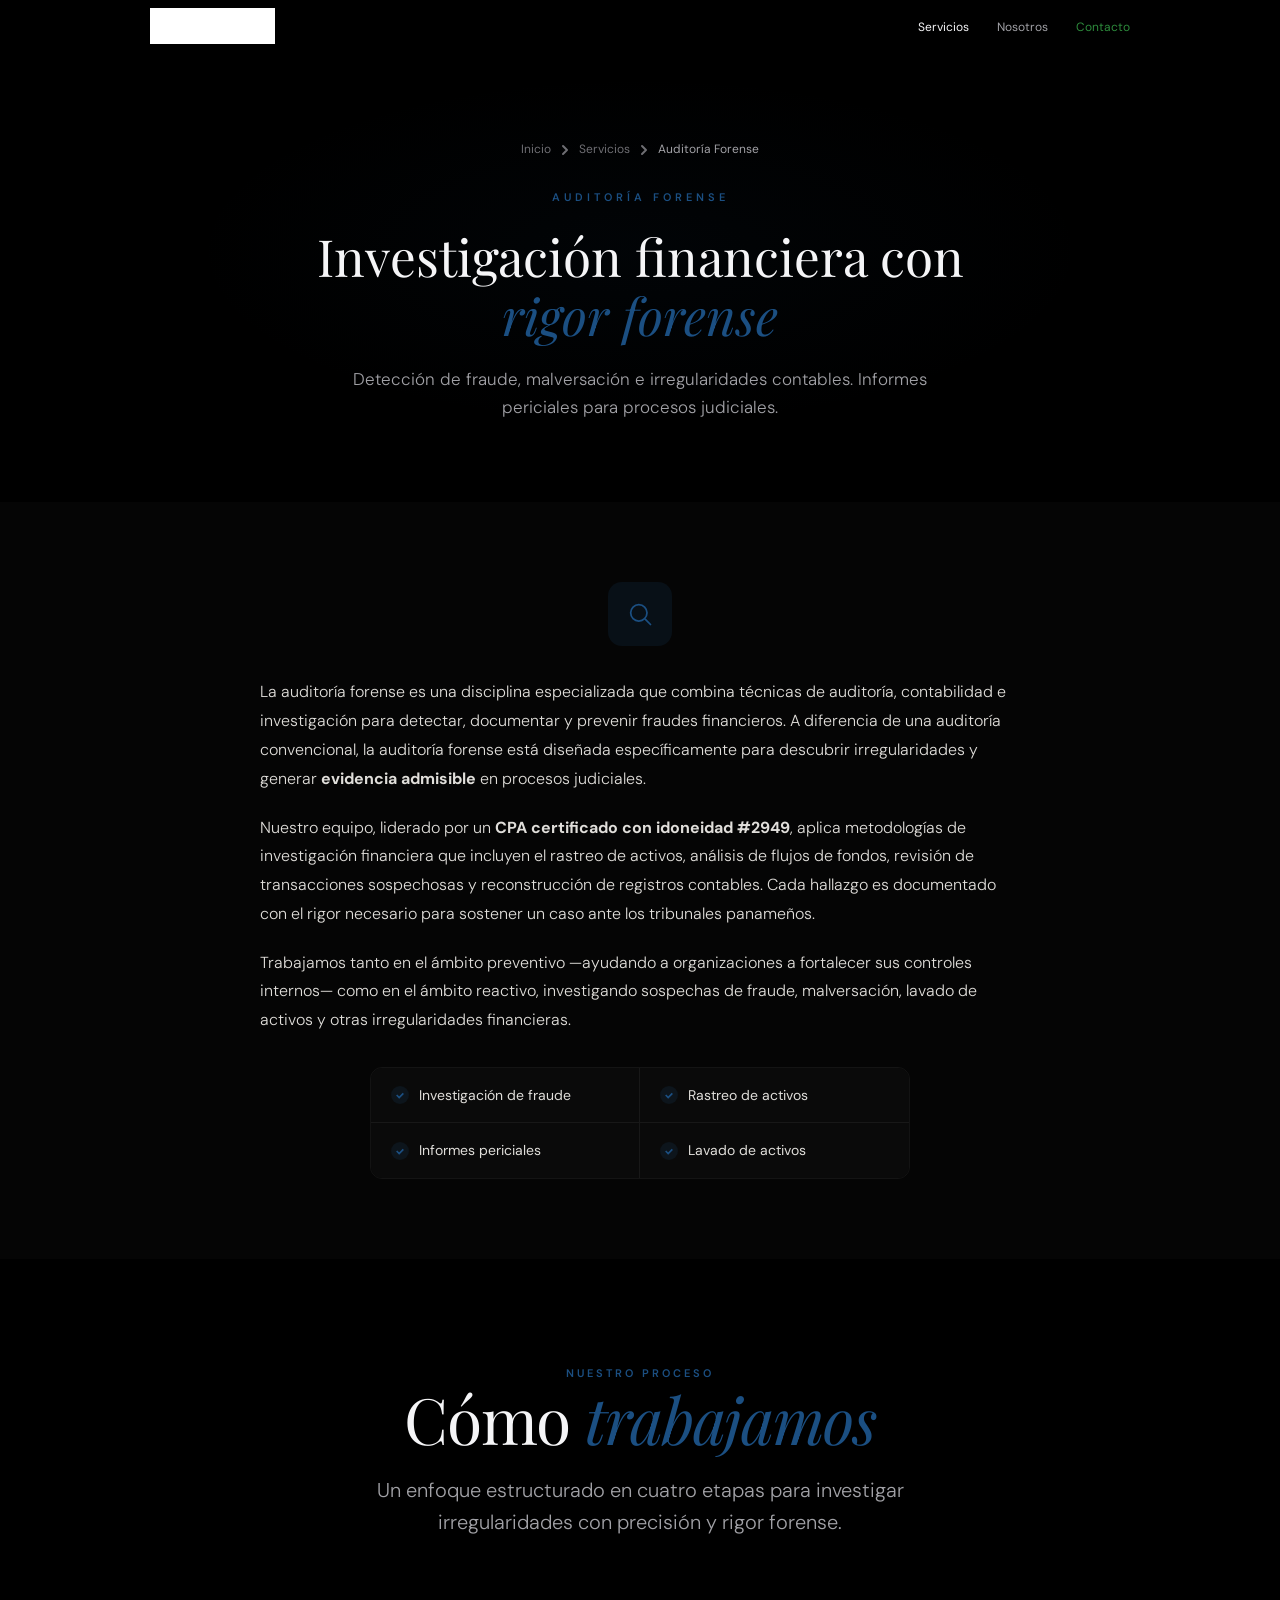
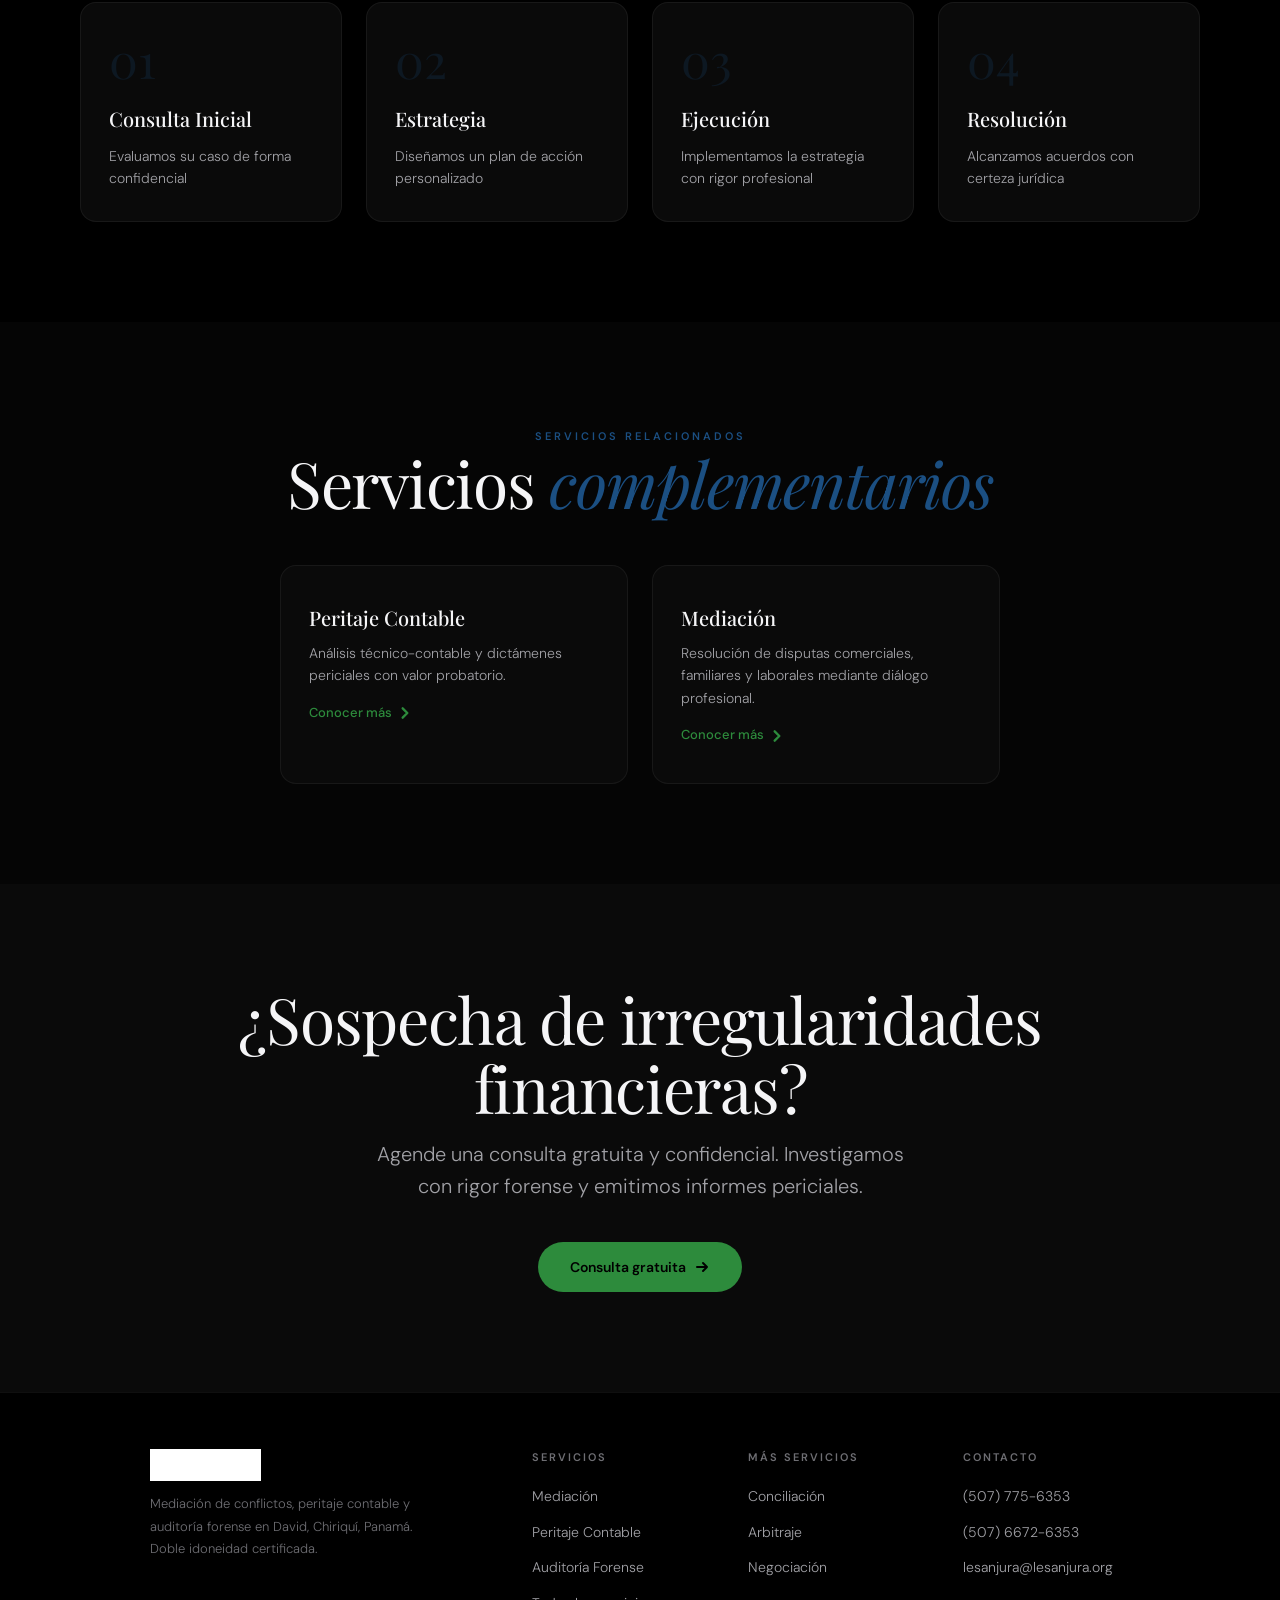
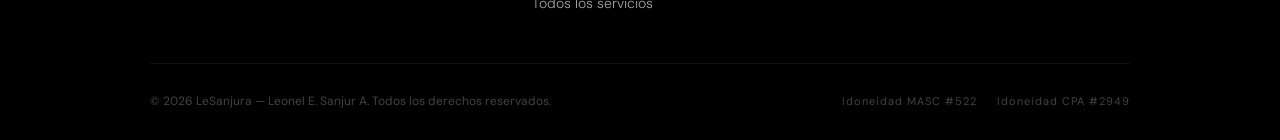
==== commit 9ef0c55d: "feat: rebrand to blue & green palette with logo - Replace gold color palette with LeSanjura brand bl" ====
--- a/auditoria.html
+++ b/auditoria.html
@@ -82,7 +82,7 @@
      ════════════════════════════════════════════════ -->
 <nav class="nav" id="nav" role="navigation" aria-label="Navegaci&#243;n principal">
     <div class="nav-inner">
-        <a href="/" class="nav-logo">LeSanjura</a>
+        <a href="/" class="nav-logo"><img src="/logo.jpeg" alt="LeSanjura — Mediación y Peritaje Contable" width="150" height="40"></a>
         <ul class="nav-links" id="navLinks" role="menubar">
             <li role="none"><a href="/servicios.html" role="menuitem" class="active">Servicios</a></li>
             <li role="none"><a href="/nosotros.html" role="menuitem">Nosotros</a></li>
@@ -217,7 +217,7 @@
     <div class="footer-inner">
         <div class="footer-grid">
             <div>
-                <div class="footer-brand">LeSanjura</div>
+                <div class="footer-brand"><a href="/"><img src="/logo.jpeg" alt="LeSanjura" width="130" height="34"></a></div>
                 <p class="footer-desc">Mediaci&#243;n de conflictos, peritaje contable y auditor&#237;a forense en David, Chiriqu&#237;, Panam&#225;. Doble idoneidad certificada.</p>
             </div>
             <div class="footer-col">
--- a/styles.css
+++ b/styles.css
@@ -1,5 +1,5 @@
 /* ═══════════════════════════════════════
-   DESIGN SYSTEM — OBSIDIAN & GOLD
+   DESIGN SYSTEM — BLUE & GREEN (LeSanjura Brand)
    Award-winning Apple-inspired design
    ═══════════════════════════════════════ */
 
@@ -12,10 +12,13 @@
     --surface-4: #222222;
     --border: rgba(255,255,255,0.06);
     --border-hover: rgba(255,255,255,0.12);
-    --gold: #c8a44e;
-    --gold-bright: #d4b65c;
-    --gold-dim: rgba(200,164,78,0.12);
-    --gold-glow: rgba(200,164,78,0.06);
+    --blue: #1B4F82;
+    --blue-bright: #2563A8;
+    --blue-dim: rgba(27,79,130,0.15);
+    --blue-glow: rgba(27,79,130,0.06);
+    --green: #2D8B3C;
+    --green-bright: #35A847;
+    --green-dim: rgba(45,139,60,0.15);
     --white: #f5f5f7;
     --gray-1: #e0deda;
     --gray-2: #a1a1a6;
@@ -46,7 +49,7 @@
 }
 
 ::selection {
-    background: var(--gold);
+    background: var(--blue);
     color: var(--black);
 }
 
@@ -85,12 +88,14 @@
 }
 
 .nav-logo {
-    font-family: var(--serif);
-    font-size: 19px;
-    font-weight: 600;
-    color: var(--white);
-    letter-spacing: 0.5px;
+    display: flex;
+    align-items: center;
     transition: opacity 0.3s;
+}
+.nav-logo img {
+    height: 36px;
+    width: auto;
+    filter: brightness(0) invert(1);
 }
 .nav-logo:hover { opacity: 0.7; }
 
@@ -113,7 +118,7 @@
 
 .nav-cta-link {
     font-size: 12px;
-    color: var(--gold) !important;
+    color: var(--green) !important;
     font-weight: 500;
 }
 
@@ -163,8 +168,8 @@
     position: absolute;
     inset: 0;
     background:
-        radial-gradient(ellipse 50% 50% at 50% 50%, rgba(200,164,78,0.03) 0%, transparent 70%),
-        radial-gradient(ellipse 80% 40% at 50% 100%, rgba(200,164,78,0.02) 0%, transparent 50%);
+        radial-gradient(ellipse 50% 50% at 50% 50%, rgba(27,79,130,0.05) 0%, transparent 70%),
+        radial-gradient(ellipse 80% 40% at 50% 100%, rgba(27,79,130,0.03) 0%, transparent 50%);
     pointer-events: none;
 }
 
@@ -176,7 +181,7 @@
     font-weight: 500;
     letter-spacing: 3px;
     text-transform: uppercase;
-    color: var(--gold);
+    color: var(--blue);
     margin-bottom: 32px;
     opacity: 0;
     transform: translateY(20px);
@@ -188,7 +193,7 @@
     content: '';
     width: 24px;
     height: 0.5px;
-    background: var(--gold);
+    background: var(--blue);
     opacity: 0.5;
 }
 
@@ -207,7 +212,7 @@
 
 .hero h1 em {
     font-style: italic;
-    color: var(--gold);
+    color: var(--blue);
 }
 
 .hero-description {
@@ -236,8 +241,9 @@
     display: inline-flex;
     align-items: center;
     gap: 8px;
+    /* Green CTA button */
     padding: 14px 32px;
-    background: var(--gold);
+    background: var(--green);
     color: var(--black);
     font-family: var(--sans);
     font-size: 14px;
@@ -249,7 +255,7 @@
 }
 .btn-gold:hover {
     transform: scale(1.04);
-    box-shadow: 0 4px 32px rgba(200,164,78,0.3);
+    box-shadow: 0 4px 32px rgba(45,139,60,0.3);
 }
 .btn-gold svg { width: 16px; height: 16px; }
 
@@ -343,7 +349,7 @@
 .trust-dot {
     width: 4px;
     height: 4px;
-    background: var(--gold);
+    background: var(--green);
     border-radius: 50%;
     flex-shrink: 0;
 }
@@ -381,7 +387,7 @@
     font-weight: 600;
     letter-spacing: 3px;
     text-transform: uppercase;
-    color: var(--gold);
+    color: var(--blue);
     margin-bottom: 12px;
 }
 
@@ -396,7 +402,7 @@
 
 .section-headline em {
     font-style: italic;
-    color: var(--gold);
+    color: var(--blue);
 }
 
 .section-subheadline {
@@ -442,7 +448,7 @@
     height: 56px;
     margin: 0 auto 28px;
     border-radius: 14px;
-    background: var(--gold-dim);
+    background: var(--blue-dim);
     display: flex;
     align-items: center;
     justify-content: center;
@@ -451,7 +457,7 @@
 .service-feature-icon svg {
     width: 28px;
     height: 28px;
-    stroke: var(--gold);
+    stroke: var(--blue);
     fill: none;
     stroke-width: 1.5;
     stroke-linecap: round;
@@ -513,7 +519,7 @@
     width: 18px;
     height: 18px;
     border-radius: 50%;
-    background: var(--gold-dim);
+    background: var(--blue-dim);
     display: flex;
     align-items: center;
     justify-content: center;
@@ -523,7 +529,7 @@
 .service-check svg {
     width: 10px;
     height: 10px;
-    stroke: var(--gold);
+    stroke: var(--blue);
     fill: none;
     stroke-width: 2;
 }
@@ -557,7 +563,7 @@
     position: absolute;
     bottom: 0; left: 0; right: 0;
     height: 2px;
-    background: var(--gold);
+    background: var(--blue);
     transform: scaleX(0);
     transition: transform 0.5s var(--ease-out-expo);
 }
@@ -573,7 +579,7 @@
 .service-card-icon svg {
     width: 36px;
     height: 36px;
-    stroke: var(--gold);
+    stroke: var(--blue);
     fill: none;
     stroke-width: 1.2;
     stroke-linecap: round;
@@ -623,7 +629,7 @@
     font-family: var(--serif);
     font-size: 80px;
     font-weight: 400;
-    color: var(--gold);
+    color: var(--blue);
     opacity: 0.7;
     line-height: 1;
     margin-bottom: 24px;
@@ -656,13 +662,13 @@
 
 .cred-badge {
     padding: 6px 14px;
-    border: 0.5px solid var(--gold-dim);
+    border: 0.5px solid var(--blue-dim);
     border-radius: 980px;
     font-size: 11px;
-    color: var(--gold);
+    color: var(--blue);
     letter-spacing: 1px;
     font-weight: 500;
-    background: var(--gold-glow);
+    background: var(--blue-glow);
 }
 
 .about-body h3 {
@@ -673,7 +679,7 @@
     margin-bottom: 24px;
     letter-spacing: -0.01em;
 }
-.about-body h3 em { font-style: italic; color: var(--gold); }
+.about-body h3 em { font-style: italic; color: var(--blue); }
 
 .about-body p {
     font-size: 16px;
@@ -697,7 +703,7 @@
     border-radius: 12px;
     transition: border-color 0.3s;
 }
-.credential-item:hover { border-color: var(--gold-dim); }
+.credential-item:hover { border-color: var(--blue-dim); }
 
 .credential-item h4 {
     font-size: 13px;
@@ -751,7 +757,7 @@
     font-family: var(--serif);
     font-size: clamp(36px, 4vw, 56px);
     font-weight: 400;
-    color: var(--gold);
+    color: var(--blue);
     line-height: 1;
 }
 
@@ -787,7 +793,7 @@
 }
 
 .process-step:hover {
-    border-color: var(--gold-dim);
+    border-color: var(--blue-dim);
     transform: translateY(-4px);
 }
 
@@ -795,7 +801,7 @@
     font-family: var(--serif);
     font-size: 48px;
     font-weight: 400;
-    color: var(--gold);
+    color: var(--blue);
     opacity: 0.2;
     line-height: 1;
     margin-bottom: 20px;
@@ -858,7 +864,7 @@
     width: 28px;
     height: 28px;
     border-radius: 50%;
-    background: var(--gold-dim);
+    background: var(--blue-dim);
     display: flex;
     align-items: center;
     justify-content: center;
@@ -869,13 +875,13 @@
 .faq-toggle svg {
     width: 12px;
     height: 12px;
-    stroke: var(--gold);
+    stroke: var(--blue);
     fill: none;
     stroke-width: 2;
     transition: transform 0.3s var(--ease-out-expo);
 }
 
-.faq-item.open .faq-toggle { background: var(--gold); }
+.faq-item.open .faq-toggle { background: var(--blue); }
 .faq-item.open .faq-toggle svg { stroke: var(--black); transform: rotate(45deg); }
 
 .faq-answer {
@@ -912,7 +918,7 @@
     margin-bottom: 16px;
     line-height: 1.15;
 }
-.contact-info h3 em { font-style: italic; color: var(--gold); }
+.contact-info h3 em { font-style: italic; color: var(--blue); }
 
 .contact-info > p {
     font-size: 16px;
@@ -939,7 +945,7 @@
     width: 44px;
     height: 44px;
     border-radius: 12px;
-    background: var(--gold-dim);
+    background: var(--blue-dim);
     display: flex;
     align-items: center;
     justify-content: center;
@@ -949,7 +955,7 @@
 .contact-icon svg {
     width: 18px;
     height: 18px;
-    stroke: var(--gold);
+    stroke: var(--blue);
     fill: none;
     stroke-width: 1.5;
 }
@@ -971,7 +977,7 @@
     font-weight: 400;
     transition: color 0.3s;
 }
-.contact-detail-text a:hover { color: var(--gold); }
+.contact-detail-text a:hover { color: var(--blue); }
 
 .wa-btn {
     display: inline-flex;
@@ -1041,7 +1047,7 @@
 .form-field input:focus,
 .form-field textarea:focus,
 .form-field select:focus {
-    border-color: var(--gold);
+    border-color: var(--blue);
 }
 
 .form-field textarea {
@@ -1060,7 +1066,7 @@
 
 .form-submit {
     padding: 16px 32px;
-    background: var(--gold);
+    background: var(--green);
     color: var(--black);
     font-family: var(--sans);
     font-weight: 600;
@@ -1073,7 +1079,7 @@
     width: 100%;
 }
 .form-submit:hover {
-    box-shadow: 0 4px 32px rgba(200,164,78,0.3);
+    box-shadow: 0 4px 32px rgba(45,139,60,0.3);
     transform: scale(1.02);
 }
 
@@ -1100,10 +1106,12 @@
 }
 
 .footer-brand {
-    font-family: var(--serif);
-    font-size: 20px;
-    font-weight: 600;
     margin-bottom: 12px;
+}
+.footer-brand img {
+    height: 32px;
+    width: auto;
+    filter: brightness(0) invert(1);
 }
 
 .footer-desc {
@@ -1198,7 +1206,7 @@
     content: '';
     position: absolute;
     inset: 0;
-    background: radial-gradient(ellipse 50% 50% at 50% 50%, rgba(200,164,78,0.03) 0%, transparent 70%);
+    background: radial-gradient(ellipse 50% 50% at 50% 50%, rgba(27,79,130,0.05) 0%, transparent 70%);
     pointer-events: none;
 }
 .page-hero .section-headline { margin-bottom: 16px; }
@@ -1215,12 +1223,12 @@
     color: var(--gray-3);
 }
 .breadcrumb a { color: var(--gray-3); transition: color 0.3s; }
-.breadcrumb a:hover { color: var(--gold); }
+.breadcrumb a:hover { color: var(--blue); }
 .breadcrumb svg { width: 12px; height: 12px; stroke: var(--gray-4); fill: none; stroke-width: 2; }
 .breadcrumb ol { display: flex; align-items: center; gap: 8px; list-style: none; justify-content: center; }
 .breadcrumb li { display: flex; align-items: center; font-size: 12px; color: var(--gray-3); }
 .breadcrumb li a { color: var(--gray-3); transition: color 0.3s; }
-.breadcrumb li a:hover { color: var(--gold); }
+.breadcrumb li a:hover { color: var(--blue); }
 .breadcrumb li[aria-current="page"] { color: var(--gray-2); }
 
 /* Service link arrow */
@@ -1230,12 +1238,12 @@
     gap: 6px;
     margin-top: 20px;
     font-size: 15px;
-    color: var(--gold);
+    color: var(--green);
     font-weight: 500;
     transition: gap 0.3s var(--ease-out-expo);
 }
 .service-link:hover { gap: 10px; }
-.service-link svg { width: 16px; height: 16px; stroke: var(--gold); fill: none; stroke-width: 1.5; }
+.service-link svg { width: 16px; height: 16px; stroke: var(--green); fill: none; stroke-width: 1.5; }
 
 /* Related services section */
 .related-services {
@@ -1257,7 +1265,7 @@
     display: block;
 }
 .related-card:hover {
-    border-color: var(--gold-dim);
+    border-color: var(--blue-dim);
     transform: translateY(-4px);
 }
 .related-card h4 {
@@ -1309,7 +1317,7 @@
     content: '';
     position: absolute;
     inset: 0;
-    background: radial-gradient(ellipse 50% 50% at 50% 50%, rgba(200,164,78,0.03) 0%, transparent 70%);
+    background: radial-gradient(ellipse 50% 50% at 50% 50%, rgba(27,79,130,0.05) 0%, transparent 70%);
     pointer-events: none;
 }
 
@@ -1325,7 +1333,7 @@
     font-size: 11px;
     text-transform: uppercase;
     letter-spacing: 4px;
-    color: var(--gold);
+    color: var(--blue);
     font-weight: 600;
     margin-bottom: 20px;
 }
@@ -1339,7 +1347,7 @@
 }
 .service-hero h1 em {
     font-style: italic;
-    color: var(--gold);
+    color: var(--blue);
 }
 
 .service-hero-sub {
@@ -1399,7 +1407,7 @@
     display: block;
 }
 .related-service-card:hover {
-    border-color: var(--gold-dim);
+    border-color: var(--blue-dim);
     transform: translateY(-4px);
 }
 .related-service-card h3 {
@@ -1421,7 +1429,7 @@
     align-items: center;
     gap: 6px;
     font-size: 13px;
-    color: var(--gold);
+    color: var(--green);
     font-weight: 500;
     transition: gap 0.3s var(--ease-out-expo);
 }
@@ -1429,7 +1437,7 @@
 .related-service-link svg {
     width: 14px;
     height: 14px;
-    stroke: var(--gold);
+    stroke: var(--green);
     fill: none;
     stroke-width: 2;
 }
@@ -1468,7 +1476,7 @@
     content: '';
     width: 6px;
     height: 6px;
-    background: var(--gold);
+    background: var(--blue);
     border-radius: 50%;
     flex-shrink: 0;
 }
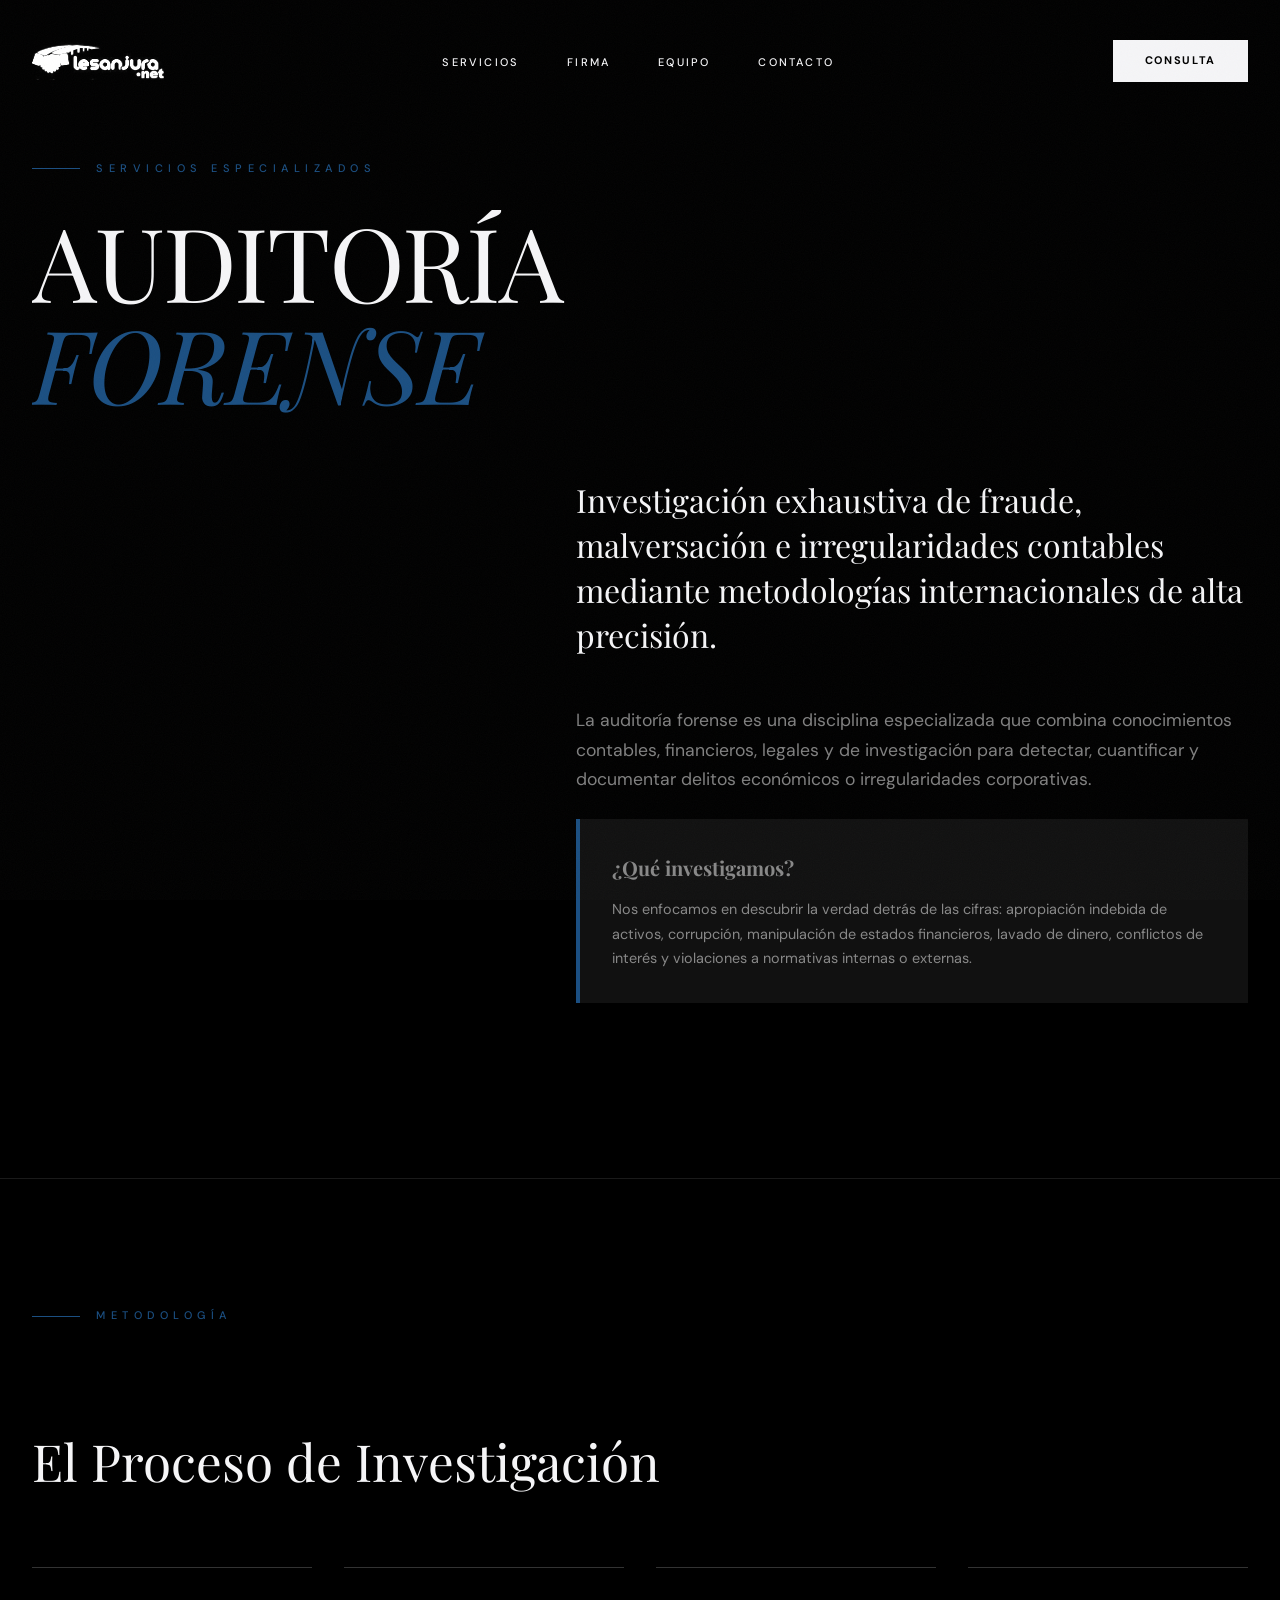
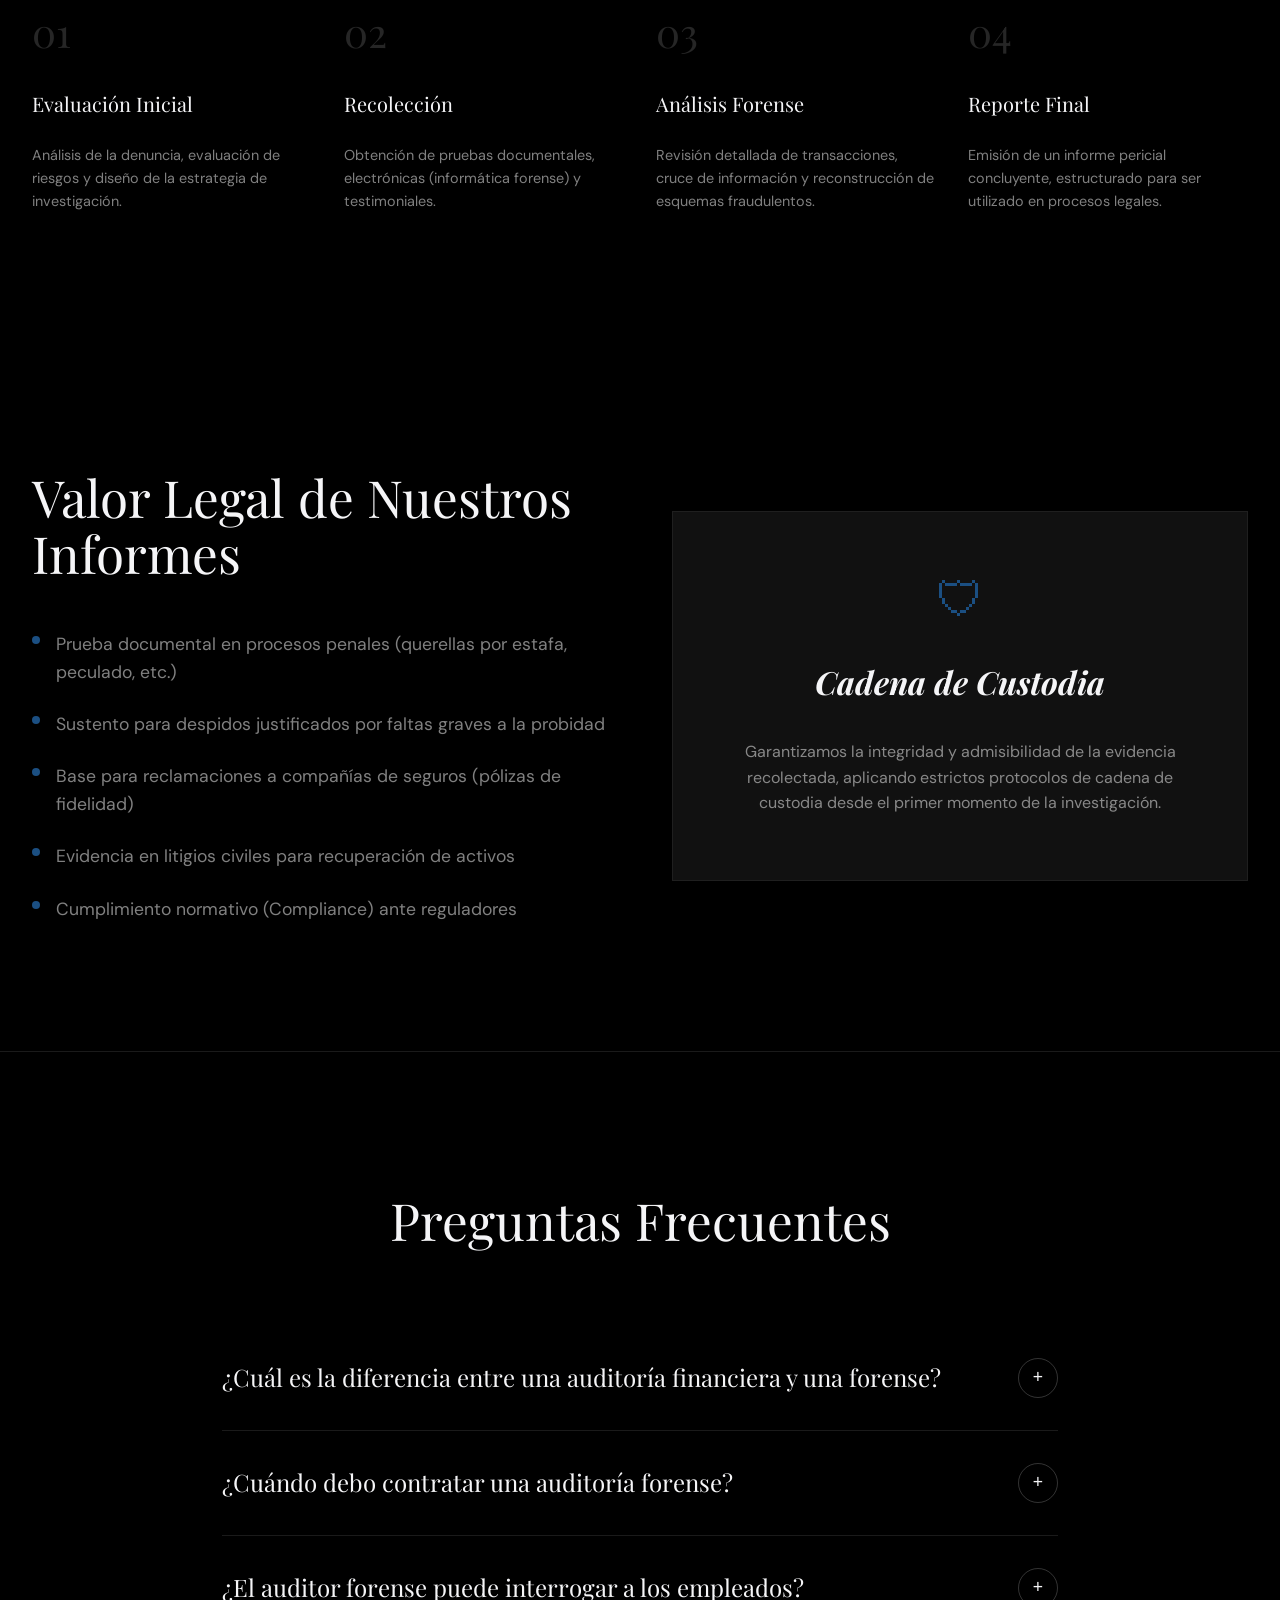
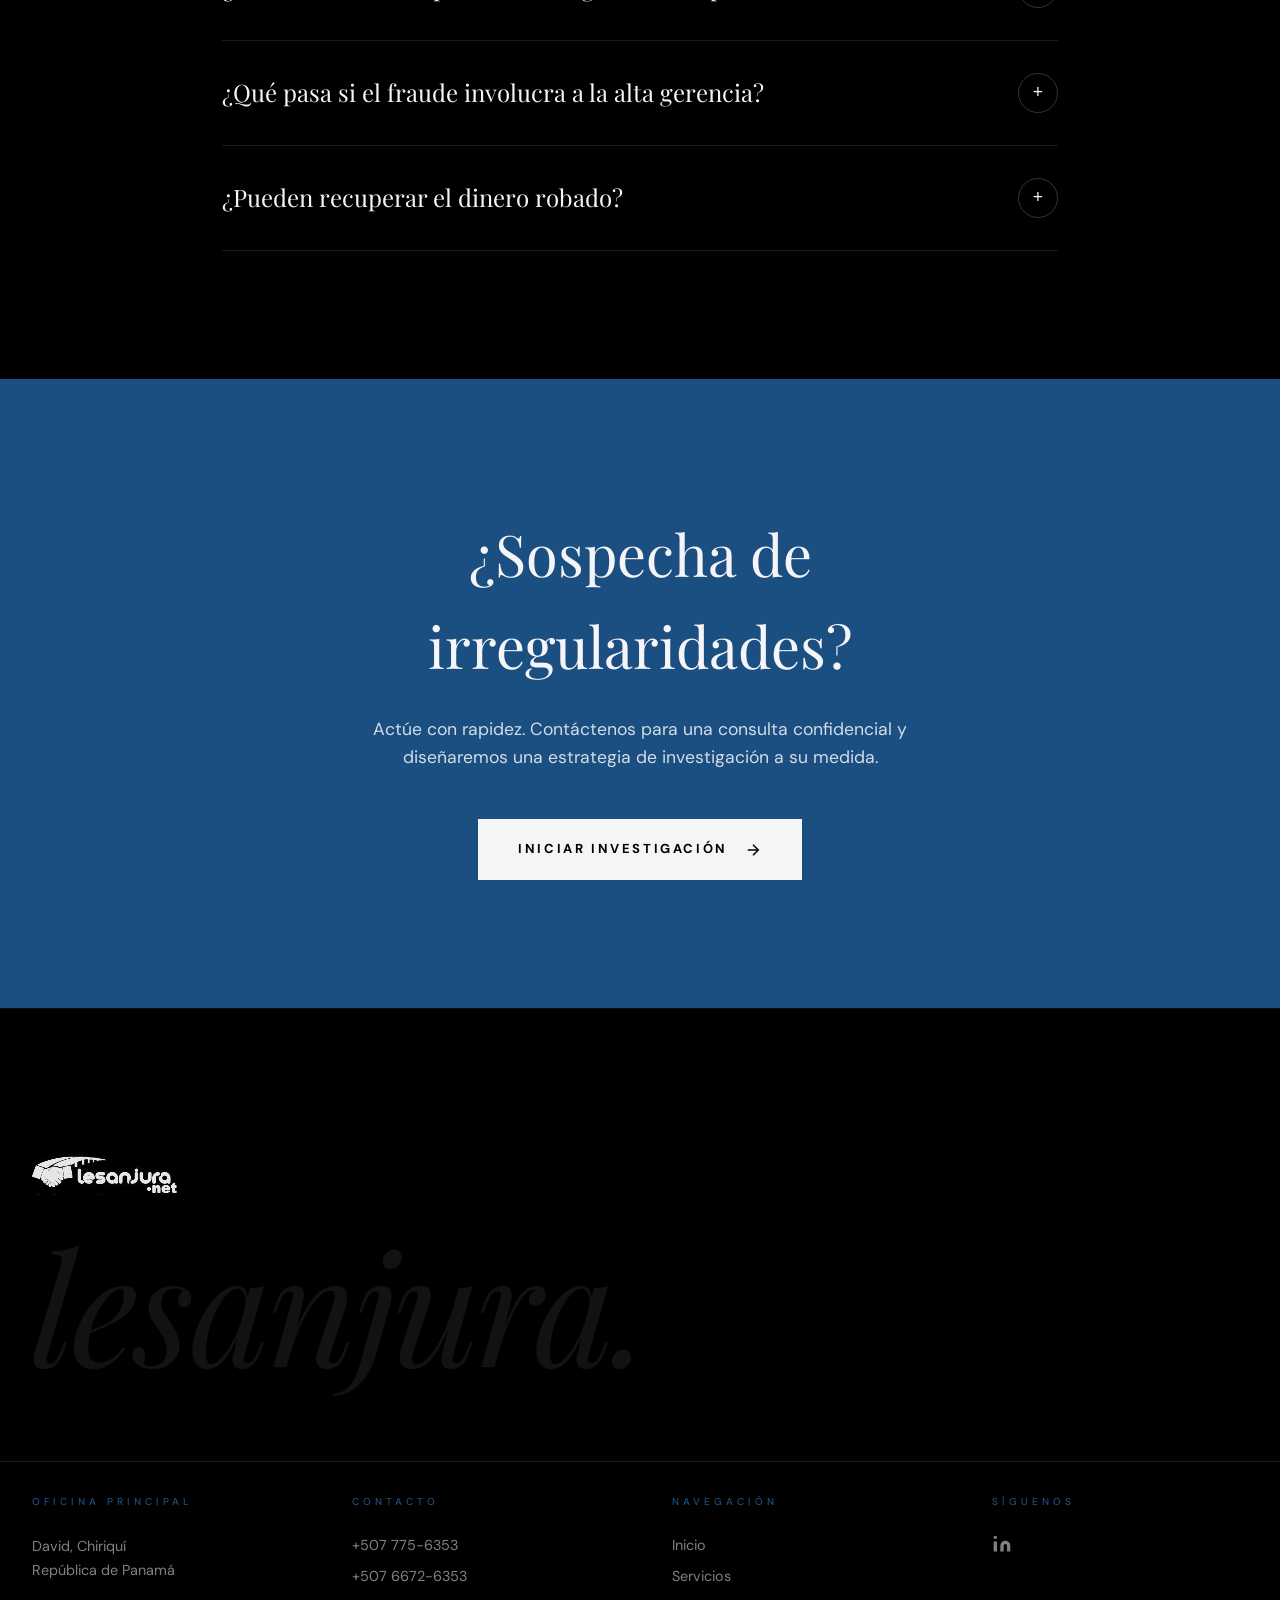
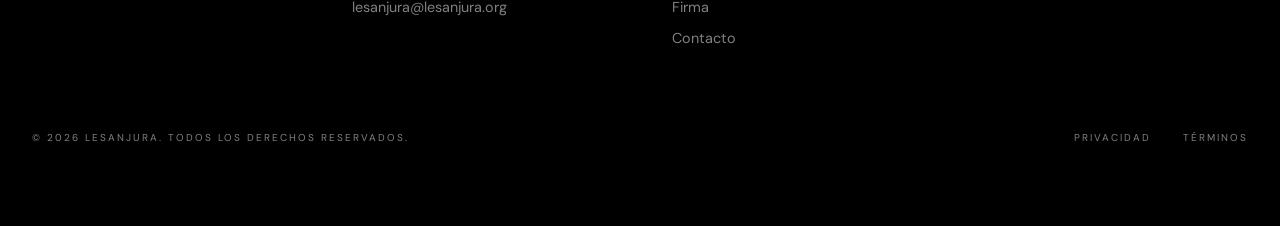
==== commit 9ee29699: "feat: rebrand update — logo in nav/footer, "Solución" branding, B&W premium redesign - Added logo to" ====
--- a/auditoria.html
+++ b/auditoria.html
@@ -3,259 +3,149 @@
 <head>
     <meta charset="UTF-8">
     <meta name="viewport" content="width=device-width, initial-scale=1.0">
-    <title>Auditor&#237;a Forense en Panam&#225; | LeSanjura &#8212; David, Chirique</title>
-    <meta name="description" content="Investigaci&#243;n de fraude financiero y auditor&#237;a forense en Panam&#225;. CPA certificado con experiencia en rastreo de activos e informes periciales.">
-    <meta name="keywords" content="auditor&#237;a forense panama, investigaci&#243;n de fraude, rastreo de activos, lavado de activos, informes periciales, malversaci&#243;n, irregularidades contables, CPA panama, fraude financiero">
-    <meta property="og:title" content="Auditor&#237;a Forense en Panam&#225; | LeSanjura">
-    <meta property="og:description" content="Detecci&#243;n de fraude, malversaci&#243;n e irregularidades contables. CPA certificado con experiencia en auditor&#237;a forense en Panam&#225;.">
+    <title>Auditoría Forense en Panamá | lesanjura — Investigación de Fraude David, Chiriquí</title>
+    <meta name="description" content="Auditoría forense e investigación de fraude financiero en Panamá. Victor Obando Santos, Maestría en Auditoría Forense. Detección, cuantificación y documentación de fraudes para procesos legales. David, Chiriquí.">
+    <meta name="keywords" content="auditoría forense panama, investigación fraude panama, auditor forense panama, fraude financiero panama, malversación panama, irregularidades contables panama, auditoría forense chiriquí, cadena custodia panama">
+    <meta property="og:title" content="Auditoría Forense en Panamá | lesanjura">
+    <meta property="og:description" content="Investigación de fraude, malversación e irregularidades contables mediante metodologías internacionales. Maestría en Auditoría Forense. Cadena de custodia garantizada.">
     <meta property="og:type" content="website">
     <meta property="og:url" content="https://lesanjura.net/auditoria">
     <meta property="og:locale" content="es_PA">
     <meta name="twitter:card" content="summary_large_image">
-    <meta name="twitter:title" content="Auditor&#237;a Forense en Panam&#225; | LeSanjura">
-    <meta name="twitter:description" content="Investigaci&#243;n de fraude financiero y auditor&#237;a forense en Panam&#225;. CPA certificado en David, Chiriqu&#237;.">
     <meta name="robots" content="index, follow, max-snippet:-1, max-image-preview:large">
-    <meta name="author" content="Leonel E. Sanjur A.">
     <meta name="geo.region" content="PA-4">
-    <meta name="geo.placename" content="David, Chiriqu&#237;">
+    <meta name="geo.placename" content="David, Chiriquí">
     <link rel="canonical" href="https://lesanjura.net/auditoria">
     <link rel="preconnect" href="https://fonts.googleapis.com">
     <link rel="preconnect" href="https://fonts.gstatic.com" crossorigin>
-    <link href="https://fonts.googleapis.com/css2?family=Playfair+Display:ital,wght@0,400;0,500;0,600;0,700;0,800;1,400;1,500;1,600&family=DM+Sans:ital,wght@0,200;0,300;0,400;0,500;0,600;0,700;1,300;1,400&display=swap" rel="stylesheet">
+    <link href="https://fonts.googleapis.com/css2?family=Playfair+Display:ital,wght@0,400;0,500;0,700;1,400;1,500&family=DM+Sans:ital,wght@0,300;0,400;0,500;0,600;0,700;1,400&display=swap" rel="stylesheet">
     <link rel="stylesheet" href="/styles.css">
-
-    <!-- Schema.org Structured Data -->
     <script type="application/ld+json">
     {
         "@context": "https://schema.org",
         "@graph": [
-            {
-                "@type": "Service",
-                "name": "Auditor\u00eda Forense",
-                "description": "Investigaci\u00f3n de fraude financiero, malversaci\u00f3n de fondos e irregularidades contables. Informes periciales para procesos judiciales emitidos por Contador P\u00fablico Autorizado con idoneidad CPA #2949.",
-                "url": "https://lesanjura.net/auditoria",
-                "provider": {
-                    "@type": "ProfessionalService",
-                    "name": "LeSanjura \u2014 Leonel E. Sanjur A.",
-                    "url": "https://lesanjura.net",
-                    "telephone": ["+5077756353", "+50766726353"],
-                    "email": "lesanjura@lesanjura.org",
-                    "address": {
-                        "@type": "PostalAddress",
-                        "addressLocality": "David",
-                        "addressRegion": "Chiriqu\u00ed",
-                        "addressCountry": "PA"
-                    }
-                },
-                "serviceType": "Auditor\u00eda Forense",
-                "areaServed": {
-                    "@type": "Country",
-                    "name": "Panama"
-                },
-                "hasOfferCatalog": {
-                    "@type": "OfferCatalog",
-                    "name": "\u00c1reas de Auditor\u00eda Forense",
-                    "itemListElement": [
-                        {"@type": "Offer", "itemOffered": {"@type": "Service", "name": "Investigaci\u00f3n de Fraude Financiero"}},
-                        {"@type": "Offer", "itemOffered": {"@type": "Service", "name": "Rastreo de Activos"}},
-                        {"@type": "Offer", "itemOffered": {"@type": "Service", "name": "Informes Periciales"}},
-                        {"@type": "Offer", "itemOffered": {"@type": "Service", "name": "Investigaci\u00f3n de Lavado de Activos"}}
-                    ]
-                }
-            },
-            {
-                "@type": "BreadcrumbList",
-                "itemListElement": [
-                    {"@type": "ListItem", "position": 1, "name": "Inicio", "item": "https://lesanjura.net"},
-                    {"@type": "ListItem", "position": 2, "name": "Servicios", "item": "https://lesanjura.net/servicios"},
-                    {"@type": "ListItem", "position": 3, "name": "Auditor\u00eda Forense", "item": "https://lesanjura.net/auditoria"}
-                ]
-            }
+            { "@type": "Service", "name": "Auditoría Forense", "provider": { "@type": "ProfessionalService", "name": "lesanjura", "url": "https://lesanjura.net" }, "serviceType": "Auditoría Forense", "description": "Investigación exhaustiva de fraude, malversación e irregularidades contables mediante metodologías internacionales de alta precisión.", "areaServed": { "@type": "Country", "name": "Panama" } },
+            { "@type": "FAQPage", "mainEntity": [ { "@type": "Question", "name": "¿Cuál es la diferencia entre una auditoría financiera y una forense?", "acceptedAnswer": { "@type": "Answer", "text": "La auditoría financiera busca emitir una opinión sobre la razonabilidad de los estados financieros. La auditoría forense busca detectar, prevenir o cuantificar fraudes específicos con un enfoque investigativo y legal." } }, { "@type": "Question", "name": "¿Cuándo debo contratar una auditoría forense?", "acceptedAnswer": { "@type": "Answer", "text": "Ante sospechas fundadas de irregularidades, denuncias de empleados, discrepancias inexplicables en inventarios o cuentas, o cuando se requiere evidencia para un proceso legal." } } ] },
+            { "@type": "BreadcrumbList", "itemListElement": [ { "@type": "ListItem", "position": 1, "name": "Inicio", "item": "https://lesanjura.net" }, { "@type": "ListItem", "position": 2, "name": "Servicios", "item": "https://lesanjura.net/servicios" }, { "@type": "ListItem", "position": 3, "name": "Auditoría Forense", "item": "https://lesanjura.net/auditoria" } ] }
         ]
     }
     </script>
 </head>
 <body>
 
-<!-- ════════════════════════════════════════════════
-     NAVIGATION
-     ════════════════════════════════════════════════ -->
-<nav class="nav" id="nav" role="navigation" aria-label="Navegaci&#243;n principal">
+<div id="pageLoader" class="page-loader"><span class="loader-wordmark">lesanjura</span></div>
+
+<div class="film-grain"></div>
+
+<nav id="nav" class="nav">
     <div class="nav-inner">
-        <a href="/" class="nav-logo"><img src="/logo.jpeg" alt="LeSanjura — Mediación y Peritaje Contable" width="150" height="40"></a>
-        <ul class="nav-links" id="navLinks" role="menubar">
-            <li role="none"><a href="/servicios.html" role="menuitem" class="active">Servicios</a></li>
-            <li role="none"><a href="/nosotros.html" role="menuitem">Nosotros</a></li>
-            <li role="none"><a href="/contacto.html" role="menuitem" class="nav-cta-link">Contacto</a></li>
+        <a href="/" class="nav-brand"><img src="/logo.jpeg" alt="lesanjura" class="nav-logo"></a>
+        <ul class="nav-links">
+            <li><a href="/servicios.html">Servicios</a></li>
+            <li><a href="/nosotros.html">Firma</a></li>
+            <li><a href="/nosotros.html#equipo">Equipo</a></li>
+            <li><a href="/contacto.html">Contacto</a></li>
         </ul>
-        <button class="nav-mobile" id="navToggle" aria-label="Men&#250;" aria-expanded="false">
-            <span></span><span></span>
-        </button>
+        <a href="/contacto.html" class="nav-cta-btn">Consulta</a>
+        <button id="navToggle" class="nav-toggle" aria-label="Abrir menú" aria-expanded="false"><span></span><span></span></button>
     </div>
 </nav>
+<div id="mobileMenu" class="mobile-menu">
+    <a href="/" class="mobile-link">Inicio</a><a href="/servicios.html" class="mobile-link">Servicios</a><a href="/nosotros.html" class="mobile-link">Firma</a><a href="/contacto.html" class="mobile-link">Contacto</a>
+</div>
 
-<!-- ════════════════════════════════════════════════
-     SERVICE HERO
-     ════════════════════════════════════════════════ -->
-<header class="service-hero">
-    <div class="service-hero-inner">
-        <nav class="breadcrumb" aria-label="Ruta de navegaci&#243;n">
-            <ol>
-                <li><a href="/">Inicio</a></li>
-                <li><svg viewBox="0 0 12 12"><path d="M4 2l4 4-4 4" stroke="currentColor" fill="none" stroke-width="2" stroke-linecap="round" stroke-linejoin="round"/></svg></li>
-                <li><a href="/servicios.html">Servicios</a></li>
-                <li><svg viewBox="0 0 12 12"><path d="M4 2l4 4-4 4" stroke="currentColor" fill="none" stroke-width="2" stroke-linecap="round" stroke-linejoin="round"/></svg></li>
-                <li aria-current="page">Auditor&#237;a Forense</li>
-            </ol>
-        </nav>
-        <span class="service-hero-eyebrow">Auditor&#237;a Forense</span>
-        <h1>Investigaci&#243;n financiera con <em>rigor forense</em></h1>
-        <p class="service-hero-sub">Detecci&#243;n de fraude, malversaci&#243;n e irregularidades contables. Informes periciales para procesos judiciales.</p>
+<main>
+
+    <div class="page-hero">
+        <div class="page-overline"><div class="section-line visible"></div><span class="section-tag">Servicios Especializados</span></div>
+        <div class="page-title-wrap"><h1 class="page-title">Auditoría<br><em>Forense</em></h1></div>
     </div>
-</header>
 
-<!-- ════════════════════════════════════════════════
-     MAIN CONTENT
-     ════════════════════════════════════════════════ -->
-<main>
-    <article class="service-detail-section">
-        <div class="service-detail-inner">
-            <div class="service-feature-icon">
-                <svg viewBox="0 0 24 24"><circle cx="11" cy="11" r="7"/><path d="M21 21l-4.35-4.35"/></svg>
+    <div class="service-intro">
+        <div class="service-intro-img">
+            <img class="parallax-img" src="https://images.unsplash.com/photo-1589994284978-c98238e44443?auto=format&fit=crop&w=1200&q=80" alt="Auditoría Forense en Panamá" referrerpolicy="no-referrer">
+        </div>
+        <div class="service-intro-content">
+            <p class="service-intro-lead">Investigación exhaustiva de fraude, malversación e irregularidades contables mediante metodologías internacionales de alta precisión.</p>
+            <div class="service-intro-text">
+                <p>La auditoría forense es una disciplina especializada que combina conocimientos contables, financieros, legales y de investigación para detectar, cuantificar y documentar delitos económicos o irregularidades corporativas.</p>
+                <div class="service-callout">
+                    <h4>¿Qué investigamos?</h4>
+                    <p>Nos enfocamos en descubrir la verdad detrás de las cifras: apropiación indebida de activos, corrupción, manipulación de estados financieros, lavado de dinero, conflictos de interés y violaciones a normativas internas o externas.</p>
+                </div>
             </div>
-            <div class="service-detail-content">
-                <p>La auditor&#237;a forense es una disciplina especializada que combina t&#233;cnicas de auditor&#237;a, contabilidad e investigaci&#243;n para detectar, documentar y prevenir fraudes financieros. A diferencia de una auditor&#237;a convencional, la auditor&#237;a forense est&#225; dise&#241;ada espec&#237;ficamente para descubrir irregularidades y generar <strong>evidencia admisible</strong> en procesos judiciales.</p>
-                <p>Nuestro equipo, liderado por un <strong>CPA certificado con idoneidad #2949</strong>, aplica metodolog&#237;as de investigaci&#243;n financiera que incluyen el rastreo de activos, an&#225;lisis de flujos de fondos, revisi&#243;n de transacciones sospechosas y reconstrucci&#243;n de registros contables. Cada hallazgo es documentado con el rigor necesario para sostener un caso ante los tribunales paname&#241;os.</p>
-                <p>Trabajamos tanto en el &#225;mbito preventivo &#8212;ayudando a organizaciones a fortalecer sus controles internos&#8212; como en el &#225;mbito reactivo, investigando sospechas de fraude, malversaci&#243;n, lavado de activos y otras irregularidades financieras.</p>
-            </div>
-            <ul class="service-feature-list">
-                <li><span class="service-check"><svg viewBox="0 0 12 12"><path d="M2 6l3 3 5-5"/></svg></span>Investigaci&#243;n de fraude</li>
-                <li><span class="service-check"><svg viewBox="0 0 12 12"><path d="M2 6l3 3 5-5"/></svg></span>Rastreo de activos</li>
-                <li><span class="service-check"><svg viewBox="0 0 12 12"><path d="M2 6l3 3 5-5"/></svg></span>Informes periciales</li>
-                <li><span class="service-check"><svg viewBox="0 0 12 12"><path d="M2 6l3 3 5-5"/></svg></span>Lavado de activos</li>
-            </ul>
         </div>
-    </article>
+    </div>
 
-    <!-- ════════════════════════════════════════════════
-         PROCESS
-         ════════════════════════════════════════════════ -->
-    <section class="section section-deeper" aria-labelledby="proceso-heading">
-        <div class="section-container text-center">
-            <span class="section-eyebrow">Nuestro Proceso</span>
-            <h2 class="section-headline" id="proceso-heading">C&#243;mo <em>trabajamos</em></h2>
-            <p class="section-subheadline">Un enfoque estructurado en cuatro etapas para investigar irregularidades con precisi&#243;n y rigor forense.</p>
-        </div>
-        <div class="section-container-wide">
-            <div class="process-steps">
-                <div class="process-step reveal reveal-d1">
-                    <div class="process-number">01</div>
-                    <h3>Consulta Inicial</h3>
-                    <p>Evaluamos su caso de forma confidencial</p>
-                </div>
-                <div class="process-step reveal reveal-d2">
-                    <div class="process-number">02</div>
-                    <h3>Estrategia</h3>
-                    <p>Dise&#241;amos un plan de acci&#243;n personalizado</p>
-                </div>
-                <div class="process-step reveal reveal-d3">
-                    <div class="process-number">03</div>
-                    <h3>Ejecuci&#243;n</h3>
-                    <p>Implementamos la estrategia con rigor profesional</p>
-                </div>
-                <div class="process-step reveal reveal-d4">
-                    <div class="process-number">04</div>
-                    <h3>Resoluci&#243;n</h3>
-                    <p>Alcanzamos acuerdos con certeza jur&#237;dica</p>
-                </div>
+    <section class="process-section">
+        <div class="process-inner">
+            <div class="section-label" style="margin-bottom:6rem"><div class="section-line"></div><span class="section-tag">Metodología</span></div>
+            <h2 class="process-title">El Proceso de Investigación</h2>
+            <div class="process-grid process-grid-4">
+                <div class="process-step reveal-fade"><span class="process-num">01</span><h4>Evaluación Inicial</h4><p>Análisis de la denuncia, evaluación de riesgos y diseño de la estrategia de investigación.</p></div>
+                <div class="process-step reveal-fade" style="transition-delay:0.1s"><span class="process-num">02</span><h4>Recolección</h4><p>Obtención de pruebas documentales, electrónicas (informática forense) y testimoniales.</p></div>
+                <div class="process-step reveal-fade" style="transition-delay:0.2s"><span class="process-num">03</span><h4>Análisis Forense</h4><p>Revisión detallada de transacciones, cruce de información y reconstrucción de esquemas fraudulentos.</p></div>
+                <div class="process-step reveal-fade" style="transition-delay:0.3s"><span class="process-num">04</span><h4>Reporte Final</h4><p>Emisión de un informe pericial concluyente, estructurado para ser utilizado en procesos legales.</p></div>
             </div>
         </div>
     </section>
 
-    <!-- ════════════════════════════════════════════════
-         RELATED SERVICES
-         ════════════════════════════════════════════════ -->
-    <section class="section section-dark" aria-labelledby="relacionados-heading">
-        <div class="section-container text-center">
-            <span class="section-eyebrow">Servicios Relacionados</span>
-            <h2 class="section-headline" id="relacionados-heading">Servicios <em>complementarios</em></h2>
+    <div class="two-col-section">
+        <div>
+            <h2 class="two-col-title">Valor Legal de Nuestros Informes</h2>
+            <ul class="bullet-list">
+                <li>Prueba documental en procesos penales (querellas por estafa, peculado, etc.)</li>
+                <li>Sustento para despidos justificados por faltas graves a la probidad</li>
+                <li>Base para reclamaciones a compañías de seguros (pólizas de fidelidad)</li>
+                <li>Evidencia en litigios civiles para recuperación de activos</li>
+                <li>Cumplimiento normativo (Compliance) ante reguladores</li>
+            </ul>
         </div>
-        <div class="section-container">
-            <div class="related-services">
-                <a href="/peritaje.html" class="related-service-card">
-                    <h3>Peritaje Contable</h3>
-                    <p>An&#225;lisis t&#233;cnico-contable y dict&#225;menes periciales con valor probatorio.</p>
-                    <span class="related-service-link">Conocer m&#225;s <svg viewBox="0 0 12 12"><path d="M4 2l4 4-4 4" stroke="currentColor" fill="none" stroke-width="2" stroke-linecap="round" stroke-linejoin="round"/></svg></span>
-                </a>
-                <a href="/mediacion.html" class="related-service-card">
-                    <h3>Mediaci&#243;n</h3>
-                    <p>Resoluci&#243;n de disputas comerciales, familiares y laborales mediante di&#225;logo profesional.</p>
-                    <span class="related-service-link">Conocer m&#225;s <svg viewBox="0 0 12 12"><path d="M4 2l4 4-4 4" stroke="currentColor" fill="none" stroke-width="2" stroke-linecap="round" stroke-linejoin="round"/></svg></span>
-                </a>
+        <div class="highlight-box">
+            <div class="highlight-box-icon" aria-hidden="true">🛡</div>
+            <h3>Cadena de Custodia</h3>
+            <p>Garantizamos la integridad y admisibilidad de la evidencia recolectada, aplicando estrictos protocolos de cadena de custodia desde el primer momento de la investigación.</p>
+        </div>
+    </div>
+
+    <section class="service-faq-section">
+        <div class="service-faq-inner">
+            <h2>Preguntas Frecuentes</h2>
+            <div class="service-faq-list">
+                <div class="faq-item"><button class="faq-question"><span class="faq-q-text">¿Cuál es la diferencia entre una auditoría financiera y una forense?</span><div class="faq-toggle"><span class="faq-plus">+</span><span class="faq-x">×</span></div></button><div class="faq-answer"><div class="faq-answer-inner"><p>La auditoría financiera busca emitir una opinión sobre la razonabilidad de los estados financieros. La auditoría forense busca detectar, prevenir o cuantificar fraudes específicos con un enfoque investigativo y legal.</p></div></div></div>
+                <div class="faq-item"><button class="faq-question"><span class="faq-q-text">¿Cuándo debo contratar una auditoría forense?</span><div class="faq-toggle"><span class="faq-plus">+</span><span class="faq-x">×</span></div></button><div class="faq-answer"><div class="faq-answer-inner"><p>Ante sospechas fundadas de irregularidades, denuncias de empleados (whistleblowers), discrepancias inexplicables en inventarios o cuentas, o cuando se requiere evidencia para un proceso legal.</p></div></div></div>
+                <div class="faq-item"><button class="faq-question"><span class="faq-q-text">¿El auditor forense puede interrogar a los empleados?</span><div class="faq-toggle"><span class="faq-plus">+</span><span class="faq-x">×</span></div></button><div class="faq-answer"><div class="faq-answer-inner"><p>Sí, realizamos entrevistas investigativas a empleados, proveedores o terceros relacionados, utilizando técnicas especializadas para obtener información relevante.</p></div></div></div>
+                <div class="faq-item"><button class="faq-question"><span class="faq-q-text">¿Qué pasa si el fraude involucra a la alta gerencia?</span><div class="faq-toggle"><span class="faq-plus">+</span><span class="faq-x">×</span></div></button><div class="faq-answer"><div class="faq-answer-inner"><p>Nuestra firma garantiza independencia y objetividad. Reportamos directamente a la Junta Directiva, Comité de Auditoría o asesores legales externos para evitar conflictos de interés.</p></div></div></div>
+                <div class="faq-item"><button class="faq-question"><span class="faq-q-text">¿Pueden recuperar el dinero robado?</span><div class="faq-toggle"><span class="faq-plus">+</span><span class="faq-x">×</span></div></button><div class="faq-answer"><div class="faq-answer-inner"><p>Nuestro informe cuantifica el daño y proporciona la evidencia necesaria para que sus abogados inicien las acciones legales de recuperación, pero no realizamos la cobranza directamente.</p></div></div></div>
             </div>
         </div>
     </section>
 
-    <!-- ════════════════════════════════════════════════
-         CTA
-         ════════════════════════════════════════════════ -->
-    <section class="section section-surface cta-section" aria-labelledby="cta-heading">
-        <div class="section-container text-center">
-            <h2 class="section-headline" id="cta-heading">&#191;Sospecha de irregularidades financieras?</h2>
-            <p class="section-subheadline">Agende una consulta gratuita y confidencial. Investigamos con rigor forense y emitimos informes periciales.</p>
-            <div class="cta-actions">
-                <a href="/contacto.html" class="btn-gold">Consulta gratuita <svg viewBox="0 0 16 16" fill="none" stroke="currentColor" stroke-width="2" stroke-linecap="round" stroke-linejoin="round"><path d="M3 8h10M9 4l4 4-4 4"/></svg></a>
-            </div>
+    <section class="cta-section">
+        <div style="max-width:700px;margin:0 auto">
+            <h2 class="cta-title">¿Sospecha de irregularidades?</h2>
+            <p class="cta-desc">Actúe con rapidez. Contáctenos para una consulta confidencial y diseñaremos una estrategia de investigación a su medida.</p>
+            <a href="/contacto.html" class="btn-cta">Iniciar Investigación <svg viewBox="0 0 24 24" fill="none" stroke="currentColor" stroke-width="2"><line x1="5" y1="12" x2="19" y2="12"/><polyline points="12 5 19 12 12 19"/></svg></a>
         </div>
     </section>
+
 </main>
 
-<!-- ════════════════════════════════════════════════
-     FOOTER
-     ════════════════════════════════════════════════ -->
-<footer class="footer" role="contentinfo">
-    <div class="footer-inner">
-        <div class="footer-grid">
-            <div>
-                <div class="footer-brand"><a href="/"><img src="/logo.jpeg" alt="LeSanjura" width="130" height="34"></a></div>
-                <p class="footer-desc">Mediaci&#243;n de conflictos, peritaje contable y auditor&#237;a forense en David, Chiriqu&#237;, Panam&#225;. Doble idoneidad certificada.</p>
-            </div>
-            <div class="footer-col">
-                <h4>Servicios</h4>
-                <ul>
-                    <li><a href="/mediacion.html">Mediaci&#243;n</a></li>
-                    <li><a href="/peritaje.html">Peritaje Contable</a></li>
-                    <li><a href="/auditoria.html">Auditor&#237;a Forense</a></li>
-                    <li><a href="/servicios.html">Todos los servicios</a></li>
-                </ul>
-            </div>
-            <div class="footer-col">
-                <h4>M&#225;s Servicios</h4>
-                <ul>
-                    <li><a href="/servicios.html">Conciliaci&#243;n</a></li>
-                    <li><a href="/servicios.html">Arbitraje</a></li>
-                    <li><a href="/servicios.html">Negociaci&#243;n</a></li>
-                </ul>
-            </div>
-            <div class="footer-col">
-                <h4>Contacto</h4>
-                <ul>
-                    <li><a href="tel:+5077756353">(507) 775-6353</a></li>
-                    <li><a href="tel:+50766726353">(507) 6672-6353</a></li>
-                    <li><a href="mailto:lesanjura@lesanjura.org">lesanjura@lesanjura.org</a></li>
-                </ul>
-            </div>
-        </div>
-        <div class="footer-bottom">
-            <span class="footer-copy">&copy; 2026 LeSanjura &mdash; Leonel E. Sanjur A. Todos los derechos reservados.</span>
-            <div class="footer-legal">
-                <span>Idoneidad MASC #522</span>
-                <span>Idoneidad CPA #2949</span>
-            </div>
-        </div>
+<footer class="footer">
+    <div class="footer-logo-wrap"><img src="/logo.jpeg" alt="lesanjura" class="footer-logo"></div>
+    <div class="footer-ghost"><h2 class="footer-ghost-text">lesanjura.</h2></div>
+    <div class="footer-divider"></div>
+    <div class="footer-grid">
+        <div class="footer-col"><span class="footer-col-label">Oficina Principal</span><p class="footer-col-text">David, Chiriquí<br>República de Panamá</p></div>
+        <div class="footer-col"><span class="footer-col-label">Contacto</span><div class="footer-col-links"><a href="tel:+5077756353" class="footer-link">+507 775-6353</a><a href="tel:+50766726353" class="footer-link">+507 6672-6353</a><a href="mailto:lesanjura@lesanjura.org" class="footer-link">lesanjura@lesanjura.org</a></div></div>
+        <div class="footer-col"><span class="footer-col-label">Navegación</span><div class="footer-col-links"><a href="/" class="footer-link">Inicio</a><a href="/servicios.html" class="footer-link">Servicios</a><a href="/nosotros.html" class="footer-link">Firma</a><a href="/contacto.html" class="footer-link">Contacto</a></div></div>
+        <div class="footer-col"><span class="footer-col-label">Síguenos</span><div class="footer-social-icons"><a href="https://www.linkedin.com/in/leonel-e-sanjur-a-24119429" class="footer-social-btn" target="_blank" rel="noopener" aria-label="LinkedIn"><svg viewBox="0 0 24 24" fill="currentColor"><path d="M16 8a6 6 0 0 1 6 6v7h-4v-7a2 2 0 0 0-2-2 2 2 0 0 0-2 2v7h-4v-7a6 6 0 0 1 6-6z"/><rect x="2" y="9" width="4" height="12"/><circle cx="4" cy="4" r="2"/></svg></a></div></div>
     </div>
+    <div class="footer-bottom"><span>© 2026 lesanjura. Todos los derechos reservados.</span><div class="footer-legal"><a href="#">Privacidad</a><a href="#">Términos</a></div></div>
 </footer>
 
+
 <script src="/scripts.js"></script>
+<script src="https://widgets.leadconnectorhq.com/loader.js" data-resources-url="https://widgets.leadconnectorhq.com/chat-widget/loader.js" data-widget-id="69cd98852d617ae9cbb6342f"></script>
 </body>
 </html>
--- a/styles.css
+++ b/styles.css
@@ -1,39 +1,32 @@
 /* ═══════════════════════════════════════
-   DESIGN SYSTEM — BLUE & GREEN (LeSanjura Brand)
-   Award-winning Apple-inspired design
+   LESANJURA — Design System
+   Studio AI → Static HTML Port
    ═══════════════════════════════════════ */
 
 :root {
-    --black: #000000;
-    --obsidian: #050505;
-    --surface: #0a0a0a;
-    --surface-2: #111111;
-    --surface-3: #1a1a1a;
-    --surface-4: #222222;
-    --border: rgba(255,255,255,0.06);
-    --border-hover: rgba(255,255,255,0.12);
-    --blue: #1B4F82;
-    --blue-bright: #2563A8;
-    --blue-dim: rgba(27,79,130,0.15);
-    --blue-glow: rgba(27,79,130,0.06);
-    --green: #2D8B3C;
-    --green-bright: #35A847;
-    --green-dim: rgba(45,139,60,0.15);
-    --white: #f5f5f7;
-    --gray-1: #e0deda;
-    --gray-2: #a1a1a6;
-    --gray-3: #6e6e73;
-    --gray-4: #424245;
-    --serif: 'Playfair Display', Georgia, 'Times New Roman', serif;
-    --sans: 'DM Sans', -apple-system, BlinkMacSystemFont, 'Segoe UI', sans-serif;
-    --ease-out-expo: cubic-bezier(0.16, 1, 0.3, 1);
-    --ease-out-quint: cubic-bezier(0.22, 1, 0.36, 1);
+    --black:      #000000;
+    --surface:    #111111;
+    --surface-2:  #0d0d0d;
+    --blue:       #1B4F82;
+    --blue-glow:  rgba(27,79,130,0.25);
+    --cream:      #f5f0eb;
+    --white:      #f5f5f7;
+    --gray:       rgba(255,255,255,0.5);
+    --gray-2:     #a1a1a6;
+    --border:     rgba(255,255,255,0.1);
+    --border-sm:  rgba(255,255,255,0.06);
+    --serif:      'Playfair Display', Georgia, 'Times New Roman', serif;
+    --sans:       'DM Sans', -apple-system, BlinkMacSystemFont, 'Segoe UI', sans-serif;
+    --ease-expo:  cubic-bezier(0.16, 1, 0.3, 1);
+    --ease-quint: cubic-bezier(0.22, 1, 0.36, 1);
+    --container:  1800px;
+    --px:         2rem;
+    --nav-h:      80px;
 }
 
 *, *::before, *::after { margin: 0; padding: 0; box-sizing: border-box; }
 
 html {
-    scroll-behavior: smooth;
     font-size: 16px;
     -webkit-text-size-adjust: 100%;
 }
@@ -48,1587 +41,1970 @@
     line-height: 1.6;
 }
 
-::selection {
-    background: var(--blue);
-    color: var(--black);
-}
-
+@media (hover: none) { body { cursor: auto; } }
+
+::selection { background: var(--blue); color: var(--white); }
 img { max-width: 100%; display: block; }
 a { text-decoration: none; color: inherit; }
 
+/* Page enter transition */
+body { animation: pageFadeIn 0.45s var(--ease-expo); }
+@keyframes pageFadeIn {
+    from { opacity: 0; }
+    to   { opacity: 1; }
+}
+
 /* ═══════════════════════════════════════
-   NAVIGATION — Frosted Glass
+   PAGE LOADER
+   ═══════════════════════════════════════ */
+
+.page-loader {
+    position: fixed;
+    inset: 0;
+    z-index: 1000;
+    background: var(--black);
+    display: flex;
+    align-items: center;
+    justify-content: center;
+    pointer-events: all;
+    transition: opacity 0.5s ease;
+}
+
+.page-loader.out {
+    opacity: 0;
+    pointer-events: none;
+}
+
+.loader-wordmark {
+    font-family: var(--serif);
+    font-size: clamp(28px, 7vw, 72px);
+    letter-spacing: 0.35em;
+    text-transform: uppercase;
+    font-weight: 400;
+    animation: loaderAnim 1.8s var(--ease-expo) forwards;
+}
+
+@keyframes loaderAnim {
+    0%   { opacity: 0; letter-spacing: 0.1em; }
+    30%  { opacity: 1; letter-spacing: 0.35em; }
+    80%  { opacity: 1; letter-spacing: 0.35em; }
+    100% { opacity: 0; letter-spacing: 0.5em; }
+}
+
+
+/* ═══════════════════════════════════════
+   FILM GRAIN
+   ═══════════════════════════════════════ */
+
+.film-grain {
+    position: fixed;
+    inset: 0;
+    z-index: 998;
+    pointer-events: none;
+    opacity: 0.03;
+    background-image: url("data:image/svg+xml,%3Csvg viewBox='0 0 256 256' xmlns='http://www.w3.org/2000/svg'%3E%3Cfilter id='noise'%3E%3CfeTurbulence type='fractalNoise' baseFrequency='0.9' numOctaves='4' stitchTiles='stitch'/%3E%3C/filter%3E%3Crect width='100%25' height='100%25' filter='url(%23noise)'/%3E%3C/svg%3E");
+    background-size: 256px 256px;
+    animation: grainAnim 0.5s steps(2) infinite;
+}
+
+@keyframes grainAnim {
+    0%   { transform: translate(0, 0); }
+    25%  { transform: translate(-2px, 2px); }
+    50%  { transform: translate(1px, -1px); }
+    75%  { transform: translate(2px, 1px); }
+    100% { transform: translate(-1px, 0); }
+}
+
+/* ═══════════════════════════════════════
+   NAVIGATION
    ═══════════════════════════════════════ */
 
 .nav {
     position: fixed;
     top: 0; left: 0; right: 0;
     z-index: 100;
-    height: 52px;
-    display: flex;
-    align-items: center;
-    justify-content: center;
-    transition: all 0.6s var(--ease-out-expo);
+    padding: 2.5rem 0;
+    transition: background 0.7s var(--ease-expo), padding 0.7s var(--ease-expo), border-color 0.7s ease;
+    border-bottom: 1px solid transparent;
 }
 
 .nav.scrolled {
-    background: rgba(0,0,0,0.72);
-    backdrop-filter: saturate(180%) blur(20px);
-    -webkit-backdrop-filter: saturate(180%) blur(20px);
-    border-bottom: 0.5px solid rgba(255,255,255,0.08);
+    background: rgba(0,0,0,0.88);
+    backdrop-filter: blur(24px) saturate(180%);
+    -webkit-backdrop-filter: blur(24px) saturate(180%);
+    border-bottom-color: var(--border-sm);
+    padding: 1rem 0;
 }
 
 .nav-inner {
-    width: 100%;
-    max-width: 1024px;
+    max-width: var(--container);
+    margin: 0 auto;
+    padding: 0 var(--px);
     display: flex;
     align-items: center;
     justify-content: space-between;
-    padding: 0 22px;
-}
+}
+
+.nav-brand {
+    display: flex;
+    flex-direction: column;
+    transition: transform 0.5s var(--ease-expo);
+}
+.nav-brand:hover { transform: translateX(4px); }
 
 .nav-logo {
-    display: flex;
-    align-items: center;
-    transition: opacity 0.3s;
-}
-.nav-logo img {
-    height: 36px;
+    height: 38px;
     width: auto;
-    filter: brightness(0) invert(1);
-}
-.nav-logo:hover { opacity: 0.7; }
+    display: block;
+    filter: invert(1) brightness(2);
+    transition: opacity 0.3s ease;
+}
+.nav-logo:hover { opacity: 0.8; }
+
+.nav-brand-name {
+    font-family: var(--serif);
+    font-size: 1.75rem;
+    letter-spacing: 0.12em;
+    text-transform: uppercase;
+    font-weight: 400;
+    line-height: 1;
+}
+
+.nav-brand-sub {
+    font-size: 10px;
+    letter-spacing: 0.4em;
+    text-transform: uppercase;
+    color: var(--gray);
+    margin-top: -2px;
+}
 
 .nav-links {
     display: flex;
-    gap: 28px;
+    align-items: center;
+    gap: 3rem;
     list-style: none;
 }
 
 .nav-links a {
-    font-size: 12px;
-    color: var(--gray-2);
-    transition: color 0.3s;
-    font-weight: 400;
-}
-.nav-links a:hover { color: var(--white); }
-
-/* Nav active state */
-.nav-links a.active { color: var(--white); }
-
-.nav-cta-link {
-    font-size: 12px;
-    color: var(--green) !important;
+    position: relative;
+    font-size: 11px;
     font-weight: 500;
-}
-
-.nav-mobile {
+    letter-spacing: 0.2em;
+    text-transform: uppercase;
+    color: var(--white);
+    transition: color 0.3s ease;
+}
+
+.nav-links a::after {
+    content: '';
+    position: absolute;
+    bottom: -4px; left: 0;
+    width: 100%; height: 1px;
+    background: var(--blue);
+    transform: scaleX(0);
+    transform-origin: left;
+    transition: transform 0.5s var(--ease-expo);
+}
+.nav-links a:hover::after { transform: scaleX(1); }
+
+.nav-cta-btn {
+    padding: 0.75rem 2rem;
+    background: var(--white);
+    color: var(--black);
+    font-family: var(--sans);
+    font-size: 11px;
+    font-weight: 700;
+    letter-spacing: 0.15em;
+    text-transform: uppercase;
+    transition: background 0.5s var(--ease-expo), color 0.5s var(--ease-expo);
+}
+.nav-cta-btn:hover {
+    background: var(--blue);
+    color: var(--white);
+}
+
+.nav-toggle {
     display: none;
     background: none;
     border: none;
     cursor: pointer;
-    width: 36px;
-    height: 36px;
+    width: 40px; height: 40px;
     position: relative;
-}
-.nav-mobile span {
+    flex-direction: column;
+    align-items: center;
+    justify-content: center;
+    gap: 6px;
+}
+
+.nav-toggle span {
     display: block;
-    width: 18px;
-    height: 1px;
-    background: var(--gray-2);
-    position: absolute;
-    left: 50%;
-    transform: translateX(-50%);
-    transition: all 0.3s var(--ease-out-expo);
-}
-.nav-mobile span:first-child { top: 13px; }
-.nav-mobile span:last-child { top: 22px; }
-.nav-mobile.open span:first-child { top: 17px; transform: translateX(-50%) rotate(45deg); }
-.nav-mobile.open span:last-child { top: 17px; transform: translateX(-50%) rotate(-45deg); }
+    width: 20px; height: 1px;
+    background: var(--white);
+    transition: all 0.35s var(--ease-expo);
+    transform-origin: center;
+}
+
+.nav-toggle.open span:first-child { transform: rotate(45deg) translate(5px, 5px); }
+.nav-toggle.open span:last-child  { transform: rotate(-45deg) translate(5px, -5px); }
+
+/* Mobile overlay menu */
+.mobile-menu {
+    position: fixed;
+    inset: 0;
+    z-index: 90;
+    background: var(--black);
+    display: flex;
+    flex-direction: column;
+    align-items: center;
+    justify-content: center;
+    gap: 2.5rem;
+    opacity: 0;
+    pointer-events: none;
+    transition: opacity 0.4s ease;
+}
+.mobile-menu.open {
+    opacity: 1;
+    pointer-events: all;
+}
+.mobile-link {
+    font-family: var(--serif);
+    font-size: 2.5rem;
+    font-style: italic;
+    transition: color 0.3s ease;
+}
+.mobile-link:hover { color: var(--blue); }
 
 /* ═══════════════════════════════════════
-   HERO — Cinematic Full-Viewport
+   HOME HERO — Full Viewport
    ═══════════════════════════════════════ */
 
 .hero {
     position: relative;
+    height: 100vh;
+    min-height: 600px;
+    display: flex;
+    align-items: center;
+    justify-content: flex-start;
+    overflow: hidden;
+}
+
+.hero-bg {
+    position: absolute;
+    inset: 0;
+    z-index: 0;
+}
+
+.hero-bg img {
+    width: 100%;
+    height: 100%;
+    object-fit: cover;
+    object-position: center;
+    transform-origin: center;
+    animation: heroZoom 12s ease-in-out infinite alternate;
+}
+
+@keyframes heroZoom {
+    from { transform: scale(1); }
+    to   { transform: scale(1.06); }
+}
+
+.hero-overlay {
+    position: absolute;
+    inset: 0;
+    background: linear-gradient(to bottom, rgba(0,0,0,0.55) 0%, rgba(0,0,0,0.15) 40%, rgba(0,0,0,0.9) 100%);
+}
+
+.hero-content {
+    position: relative;
+    z-index: 1;
+    width: 100%;
+    max-width: var(--container);
+    margin: 0 auto;
+    padding: 0 var(--px);
+}
+
+.hero-overline {
+    display: flex;
+    align-items: center;
+    gap: 1rem;
+    margin-bottom: 2rem;
+    opacity: 0;
+    animation: fadeInLeft 1s var(--ease-expo) 0.3s forwards;
+}
+
+.hero-overline-line {
+    width: 48px; height: 1px;
+    background: var(--blue);
+    flex-shrink: 0;
+}
+
+.hero-overline-text {
+    font-size: 11px;
+    font-weight: 500;
+    letter-spacing: 0.5em;
+    text-transform: uppercase;
+    color: var(--blue);
+}
+
+.hero h1 {
+    display: flex;
+    flex-direction: column;
+    gap: 0.25rem;
+    max-width: 900px;
+}
+
+.hero-line1 {
+    font-family: var(--serif);
+    font-size: clamp(2.5rem, 7vw, 8vw);
+    font-weight: 400;
+    line-height: 1;
+    letter-spacing: -0.02em;
+    text-transform: uppercase;
+    overflow: hidden;
+}
+
+.hero-line1-inner {
+    display: block;
+    clip-path: inset(0 0 100% 0);
+    animation: clipReveal 1.2s var(--ease-expo) 0.3s forwards;
+}
+
+.hero-line2 {
+    font-family: var(--serif);
+    font-size: clamp(3rem, 8vw, 9.5vw);
+    font-weight: 400;
+    line-height: 1;
+    letter-spacing: -0.02em;
+    font-style: italic;
+    color: var(--blue);
+    align-self: flex-end;
+    overflow: hidden;
+}
+
+.hero-line2-inner {
+    display: block;
+    clip-path: inset(0 0 100% 0);
+    animation: clipReveal 1.2s var(--ease-expo) 0.45s forwards;
+}
+
+.hero-line3 {
+    font-family: var(--serif);
+    font-size: clamp(1.1rem, 3.5vw, 4vw);
+    font-weight: 400;
+    font-style: italic;
+    line-height: 1.2;
+    color: var(--gray);
+    align-self: flex-end;
+    margin-top: 0.5rem;
+    overflow: hidden;
+}
+
+.hero-line3-inner {
+    display: block;
+    clip-path: inset(0 0 100% 0);
+    animation: clipReveal 1.2s var(--ease-expo) 0.6s forwards;
+}
+
+.hero-stats-bar {
+    position: absolute;
+    bottom: 3rem;
+    left: 0; right: 0;
+    z-index: 1;
+    max-width: var(--container);
+    margin: 0 auto;
+    padding: 0 var(--px);
+    display: flex;
+    justify-content: space-between;
+    align-items: flex-end;
+}
+
+.hero-stats-left {
+    display: flex;
+    gap: 4rem;
+    opacity: 0;
+    animation: fadeUp 0.8s var(--ease-expo) 1.2s forwards;
+}
+
+.hero-stat {
+    display: flex;
+    flex-direction: column;
+    gap: 0.25rem;
+}
+
+.hero-stat-num {
+    font-family: var(--serif);
+    font-size: clamp(1.8rem, 3vw, 3rem);
+    font-weight: 400;
+    line-height: 1;
+}
+
+.hero-stat-label {
+    font-size: 10px;
+    letter-spacing: 0.25em;
+    text-transform: uppercase;
+    color: var(--gray);
+    max-width: 120px;
+}
+
+.hero-scroll-hint {
+    display: flex;
+    align-items: center;
+    gap: 1rem;
+    font-size: 11px;
+    letter-spacing: 0.25em;
+    text-transform: uppercase;
+    color: var(--gray);
+    opacity: 0;
+    animation: fadeUp 0.8s var(--ease-expo) 1.5s forwards;
+}
+
+.hero-scroll-hint::before {
+    content: '';
+    display: block;
+    width: 48px; height: 1px;
+    background: rgba(255,255,255,0.3);
+}
+
+/* ═══════════════════════════════════════
+   NUMBERS SECTION
+   ═══════════════════════════════════════ */
+
+.numbers-section {
+    position: relative;
     min-height: 100vh;
-    min-height: 100dvh;
-    display: flex;
-    flex-direction: column;
+    background: var(--black);
+    display: flex;
+    align-items: center;
+    padding: 8rem 0;
+    overflow: hidden;
+}
+
+.numbers-bg-text {
+    position: absolute;
+    inset: 0;
+    display: flex;
     align-items: center;
     justify-content: center;
+    pointer-events: none;
+    overflow: hidden;
+}
+
+.numbers-bg-text span {
+    font-family: var(--serif);
+    font-size: 15vw;
+    font-weight: 800;
+    white-space: nowrap;
+    letter-spacing: -0.02em;
+    opacity: 0.04;
+    color: var(--white);
+}
+
+.numbers-inner {
+    max-width: var(--container);
+    margin: 0 auto;
+    padding: 0 var(--px);
+    width: 100%;
+    position: relative;
+    z-index: 1;
+    display: grid;
+    grid-template-columns: repeat(4, 1fr);
+    gap: 2rem;
+}
+
+.number-item {
+    display: flex;
+    flex-direction: column;
+    border-top: 1px solid var(--border);
+    padding-top: 2rem;
+}
+
+.number-value {
+    font-family: var(--serif);
+    font-size: clamp(5rem, 12vw, 14vw);
+    line-height: 1;
+    letter-spacing: -0.03em;
+    font-weight: 400;
+    color: var(--white);
+    margin-bottom: 1rem;
+}
+
+.number-label {
+    font-size: 13px;
+    letter-spacing: 0.2em;
+    text-transform: uppercase;
+    color: var(--blue);
+    font-weight: 500;
+}
+
+/* ═══════════════════════════════════════
+   QUOTE SECTION (cream break)
+   ═══════════════════════════════════════ */
+
+.quote-section {
+    background: var(--cream);
+    color: var(--black);
+    padding: 10rem var(--px);
     text-align: center;
-    padding: 120px 24px 80px;
+}
+
+.quote-text {
+    font-family: var(--serif);
+    font-size: clamp(1.8rem, 5vw, 4.5rem);
+    font-style: italic;
+    font-weight: 400;
+    line-height: 1.2;
+    max-width: 1100px;
+    margin: 0 auto;
     overflow: hidden;
 }
 
-.hero::before {
+.quote-text-inner {
+    display: block;
+    clip-path: inset(0 0 0% 0);
+}
+
+/* ═══════════════════════════════════════
+   SERVICES SPLIT — Home featured
+   ═══════════════════════════════════════ */
+
+.services-section {
+    padding: 8rem 0;
+    background: var(--black);
+}
+
+.section-header {
+    max-width: var(--container);
+    margin: 0 auto;
+    padding: 0 var(--px);
+    display: flex;
+    justify-content: space-between;
+    align-items: flex-end;
+    margin-bottom: 6rem;
+    gap: 2rem;
+}
+
+.section-label {
+    display: flex;
+    align-items: center;
+    gap: 1rem;
+    margin-bottom: 1.5rem;
+}
+
+.section-line {
+    width: 48px; height: 1px;
+    background: var(--blue);
+    flex-shrink: 0;
+    transform-origin: left;
+    transform: scaleX(0);
+    transition: transform 1s var(--ease-expo);
+}
+.section-line.visible { transform: scaleX(1); }
+
+.section-tag {
+    font-size: 11px;
+    font-weight: 500;
+    letter-spacing: 0.5em;
+    text-transform: uppercase;
+    color: var(--blue);
+}
+
+.section-title {
+    font-family: var(--serif);
+    font-size: clamp(2.5rem, 5vw, 4.5rem);
+    font-weight: 400;
+    letter-spacing: -0.02em;
+    text-transform: uppercase;
+    line-height: 1;
+    overflow: hidden;
+}
+
+.section-title .clip-reveal-inner {
+    display: block;
+    clip-path: inset(0 0 100% 0);
+    transition: clip-path 1.2s var(--ease-expo);
+}
+.section-title .clip-reveal-inner.visible { clip-path: inset(0 0 0% 0); }
+
+.section-all-link {
+    font-size: 11px;
+    font-weight: 500;
+    letter-spacing: 0.2em;
+    text-transform: uppercase;
+    border-bottom: 1px solid rgba(255,255,255,0.3);
+    padding-bottom: 4px;
+    white-space: nowrap;
+    transition: border-color 0.3s ease, color 0.3s ease;
+}
+.section-all-link:hover { border-color: var(--white); }
+
+.services-list {
+    max-width: var(--container);
+    margin: 0 auto;
+    padding: 0 var(--px);
+    display: flex;
+    flex-direction: column;
+    gap: 8rem;
+}
+
+.service-split-item {
+    display: grid;
+    grid-template-columns: 7fr 5fr;
+    gap: 3rem;
+    align-items: center;
+}
+
+.service-split-item.reverse {
+    grid-template-columns: 5fr 7fr;
+}
+
+.service-split-item.reverse .service-split-img {
+    order: 2;
+}
+
+.service-split-item.reverse .service-split-content {
+    order: 1;
+    padding-left: 0;
+    padding-right: 3rem;
+}
+
+.service-split-img {
+    height: 70vh;
+    min-height: 400px;
+    overflow: hidden;
+    position: relative;
+}
+
+.service-split-img img {
+    width: 100%;
+    height: 120%;
+    object-fit: cover;
+    object-position: center;
+    transform: scale(1.4) translateY(0%);
+    transition: filter 0.7s ease;
+}
+
+.service-split-img-overlay {
+    position: absolute;
+    inset: 0;
+    background: rgba(0,0,0,0.2);
+    transition: background 0.7s ease;
+}
+
+.service-split-item:hover .service-split-img-overlay { background: transparent; }
+
+.service-split-content {
+    display: flex;
+    flex-direction: column;
+    gap: 2rem;
+    padding: 3rem 0 3rem 3rem;
+    position: relative;
+}
+
+.service-split-content::before {
+    content: '';
+    position: absolute;
+    left: 0; top: 0;
+    width: 3px; height: 0;
+    background: var(--blue);
+    transition: height 0.4s ease-out;
+}
+.service-split-item:hover .service-split-content::before { height: 100%; }
+
+.service-icon {
+    color: var(--blue);
+    font-size: 1.5rem;
+    line-height: 1;
+}
+
+.service-title {
+    font-family: var(--serif);
+    font-size: clamp(2rem, 4vw, 3rem);
+    font-weight: 400;
+    line-height: 1.1;
+}
+
+.service-desc {
+    font-size: 1.1rem;
+    color: var(--gray);
+    line-height: 1.7;
+}
+
+.btn-fill {
+    position: relative;
+    display: inline-flex;
+    align-items: center;
+    gap: 1rem;
+    padding: 1rem 2rem;
+    border: 1px solid rgba(255,255,255,0.2);
+    font-family: var(--sans);
+    font-size: 11px;
+    font-weight: 500;
+    letter-spacing: 0.2em;
+    text-transform: uppercase;
+    overflow: hidden;
+    align-self: flex-start;
+    transition: color 0.3s ease;
+    cursor: pointer;
+}
+
+.btn-fill::before {
     content: '';
     position: absolute;
     inset: 0;
-    background:
-        radial-gradient(ellipse 50% 50% at 50% 50%, rgba(27,79,130,0.05) 0%, transparent 70%),
-        radial-gradient(ellipse 80% 40% at 50% 100%, rgba(27,79,130,0.03) 0%, transparent 50%);
-    pointer-events: none;
-}
-
-.hero-overline {
-    display: inline-flex;
-    align-items: center;
-    gap: 8px;
+    background: var(--blue);
+    transform: scaleX(0);
+    transform-origin: left;
+    transition: transform 0.5s var(--ease-expo);
+}
+.btn-fill:hover::before { transform: scaleX(1); }
+
+.btn-fill span,
+.btn-fill svg { position: relative; z-index: 1; }
+
+.btn-fill:hover { color: var(--white); }
+
+.btn-fill svg {
+    width: 16px; height: 16px;
+    transition: transform 0.3s ease;
+}
+.btn-fill:hover svg { transform: translateX(6px); }
+
+/* ═══════════════════════════════════════
+   TEAM SECTION — Home preview
+   ═══════════════════════════════════════ */
+
+.team-section {
+    background: var(--black);
+    padding: 8rem 0;
+}
+
+.team-section-inner {
+    max-width: var(--container);
+    margin: 0 auto;
+    padding: 0 var(--px);
+}
+
+/* ═══════════════════════════════════════
+   TEAM ACCORDION
+   ═══════════════════════════════════════ */
+
+.team-accordion {
+    width: 100%;
+    border-top: 1px solid var(--border);
+}
+
+.team-item {
+    border-bottom: 1px solid var(--border);
+}
+
+.team-trigger {
+    width: 100%;
+    padding: 3rem 0;
+    display: flex;
+    align-items: center;
+    justify-content: space-between;
+    background: none;
+    border: none;
+    color: var(--white);
+    cursor: pointer;
+    text-align: left;
+    gap: 2rem;
+    transition: color 0.3s ease;
+}
+
+.team-trigger:hover .team-trigger-name { color: var(--blue); }
+
+.team-trigger-info {
+    display: flex;
+    flex-direction: column;
+    gap: 1rem;
+}
+
+.team-trigger-role {
     font-size: 11px;
     font-weight: 500;
-    letter-spacing: 3px;
+    letter-spacing: 0.3em;
     text-transform: uppercase;
     color: var(--blue);
-    margin-bottom: 32px;
+}
+
+.team-trigger-name {
+    font-family: var(--serif);
+    font-size: clamp(2rem, 5vw, 5vw);
+    font-weight: 400;
+    line-height: 1;
+    letter-spacing: -0.02em;
+    transition: color 0.5s ease;
+}
+
+.team-toggle {
+    width: 48px; height: 48px;
+    border-radius: 50%;
+    border: 1px solid rgba(255,255,255,0.2);
+    display: flex;
+    align-items: center;
+    justify-content: center;
+    flex-shrink: 0;
+    font-size: 1.25rem;
+    font-weight: 300;
+    line-height: 1;
+    transition: border-color 0.3s ease, color 0.3s ease, transform 0.3s ease;
+}
+.team-trigger:hover .team-toggle {
+    border-color: var(--blue);
+    color: var(--blue);
+}
+
+.team-toggle-plus,
+.team-toggle-x {
+    position: absolute;
+    transition: opacity 0.3s ease, transform 0.3s ease;
+}
+.team-toggle-x {
     opacity: 0;
-    transform: translateY(20px);
-    animation: fadeUp 1s var(--ease-out-expo) 0.3s forwards;
-}
-
-.hero-overline::before,
-.hero-overline::after {
-    content: '';
-    width: 24px;
-    height: 0.5px;
-    background: var(--blue);
-    opacity: 0.5;
-}
-
-.hero h1 {
-    font-family: var(--serif);
-    font-size: clamp(42px, 7.5vw, 88px);
-    font-weight: 400;
-    line-height: 1.05;
+    transform: rotate(-90deg);
+}
+.team-item.open .team-toggle-plus {
+    opacity: 0;
+    transform: rotate(90deg);
+}
+.team-item.open .team-toggle-x {
+    opacity: 1;
+    transform: rotate(0);
+}
+.team-item.open .team-toggle {
+    border-color: var(--blue);
+    color: var(--blue);
+}
+
+.team-toggle { position: relative; }
+
+.team-panel {
+    max-height: 0;
+    overflow: hidden;
+    transition: max-height 0.7s var(--ease-expo);
+}
+
+.team-panel-inner {
+    padding-bottom: 5rem;
+    padding-top: 2rem;
+    display: grid;
+    grid-template-columns: 5fr 7fr;
+    gap: 4rem;
+    align-items: start;
+}
+
+.team-photo-wrap {
+    height: 60vh;
+    min-height: 360px;
+    overflow: hidden;
+    opacity: 0;
+    transform: translateX(-30px);
+    transition: opacity 0.8s ease 0.2s, transform 0.8s ease 0.2s;
+}
+.team-item.open .team-photo-wrap {
+    opacity: 1;
+    transform: translateX(0);
+}
+
+.team-photo-wrap img {
+    width: 100%;
+    height: 100%;
+    object-fit: cover;
+    object-position: top;
+    filter: grayscale(100%);
+}
+
+.team-panel-content {
+    display: flex;
+    flex-direction: column;
+    gap: 2.5rem;
+    opacity: 0;
+    transition: opacity 0.8s ease 0.4s;
+}
+.team-item.open .team-panel-content { opacity: 1; }
+
+.team-creds {
+    display: flex;
+    flex-wrap: wrap;
+    gap: 0.75rem;
+}
+
+.team-cred-badge {
+    padding: 0.5rem 1rem;
+    border: 1px solid rgba(255,255,255,0.2);
+    font-size: 11px;
+    font-weight: 500;
+    letter-spacing: 0.2em;
+    text-transform: uppercase;
+    color: var(--blue);
+}
+
+.team-bio {
+    font-family: var(--serif);
+    font-size: clamp(1.2rem, 2vw, 1.5rem);
+    line-height: 1.6;
+    color: var(--gray);
+}
+
+.team-education {
+    display: flex;
+    flex-direction: column;
+    gap: 1.5rem;
+}
+
+.team-edu-label {
+    font-size: 11px;
+    letter-spacing: 0.2em;
+    text-transform: uppercase;
+    color: rgba(255,255,255,0.4);
+    border-bottom: 1px solid var(--border);
+    padding-bottom: 1rem;
+}
+
+.team-edu-list {
+    list-style: none;
+    display: flex;
+    flex-direction: column;
+    gap: 0.75rem;
+}
+
+.team-edu-item {
+    display: flex;
+    align-items: baseline;
+    gap: 1rem;
+    font-size: 1rem;
+    color: var(--gray);
+    flex-wrap: wrap;
+}
+
+.team-edu-inst {
+    font-weight: 600;
+    color: var(--white);
+}
+
+.team-edu-arrow {
+    color: var(--blue);
+    flex-shrink: 0;
+}
+
+.team-consult-link {
+    display: inline-flex;
+    align-items: center;
+    gap: 0.75rem;
+    font-size: 13px;
+    font-weight: 700;
+    letter-spacing: 0.2em;
+    text-transform: uppercase;
+    transition: color 0.3s ease;
+}
+.team-consult-link:hover { color: var(--blue); }
+.team-consult-link svg {
+    width: 16px; height: 16px;
+    transition: transform 0.3s ease;
+}
+.team-consult-link:hover svg { transform: translateX(6px); }
+
+/* ═══════════════════════════════════════
+   FAQ ACCORDION
+   ═══════════════════════════════════════ */
+
+.faq-section {
+    border-top: 1px solid var(--border);
+    margin-top: 8rem;
+    padding-top: 4rem;
+}
+
+.faq-title {
+    font-family: var(--serif);
+    font-size: clamp(2rem, 4vw, 3rem);
+    font-weight: 400;
+    margin-bottom: 3rem;
+}
+
+.faq-list {
+    border-top: 1px solid var(--border);
+}
+
+.faq-item {
+    border-bottom: 1px solid var(--border);
+}
+
+.faq-question {
+    width: 100%;
+    padding: 2rem 0;
+    display: flex;
+    align-items: center;
+    justify-content: space-between;
+    gap: 2rem;
+    background: none;
+    border: none;
+    color: var(--white);
+    cursor: pointer;
+    text-align: left;
+    transition: color 0.3s ease;
+}
+
+.faq-question:hover,
+.faq-item.open .faq-question { color: var(--blue); }
+
+.faq-q-text {
+    font-family: var(--serif);
+    font-size: clamp(1.1rem, 2vw, 1.5rem);
+    font-weight: 400;
+    line-height: 1.3;
+}
+
+.faq-toggle {
+    width: 40px; height: 40px;
+    border-radius: 50%;
+    border: 1px solid rgba(255,255,255,0.2);
+    display: flex;
+    align-items: center;
+    justify-content: center;
+    flex-shrink: 0;
+    font-size: 1.1rem;
+    font-weight: 300;
+    position: relative;
+    transition: border-color 0.3s ease;
+}
+.faq-question:hover .faq-toggle,
+.faq-item.open .faq-toggle { border-color: var(--blue); color: var(--blue); }
+
+.faq-plus, .faq-x {
+    position: absolute;
+    transition: opacity 0.3s ease, transform 0.3s ease;
+}
+.faq-x { opacity: 0; transform: rotate(-90deg); }
+.faq-item.open .faq-plus { opacity: 0; transform: rotate(90deg); }
+.faq-item.open .faq-x   { opacity: 1; transform: rotate(0); }
+
+.faq-answer {
+    max-height: 0;
+    overflow: hidden;
+    transition: max-height 0.5s var(--ease-expo);
+}
+
+.faq-answer-inner {
+    padding-bottom: 2rem;
+    padding-right: 3rem;
+}
+
+.faq-answer p {
+    font-size: 1.1rem;
+    color: var(--gray);
+    line-height: 1.7;
+}
+
+/* ═══════════════════════════════════════
+   INNER PAGE HERO
+   ═══════════════════════════════════════ */
+
+.page-hero {
+    padding: 10rem var(--px) 4rem;
+    max-width: var(--container);
+    margin: 0 auto;
+}
+
+.page-overline {
+    display: flex;
+    align-items: center;
+    gap: 1rem;
+    margin-bottom: 2rem;
+    opacity: 0;
+    animation: fadeInLeft 0.8s var(--ease-expo) 0.2s forwards;
+}
+
+.page-title-wrap {
+    overflow: hidden;
+    opacity: 0;
+    animation: titleReveal 1s var(--ease-expo) 0.3s forwards;
+}
+
+.page-title {
+    font-family: var(--serif);
+    font-size: clamp(3rem, 8vw, 8vw);
+    font-weight: 400;
+    line-height: 1;
     letter-spacing: -0.02em;
-    max-width: 900px;
-    margin-bottom: 28px;
-    opacity: 0;
-    transform: translateY(30px);
-    animation: fadeUp 1.2s var(--ease-out-expo) 0.5s forwards;
-}
-
-.hero h1 em {
+    text-transform: uppercase;
+}
+
+.page-title em {
     font-style: italic;
     color: var(--blue);
-}
-
-.hero-description {
-    font-size: clamp(16px, 2vw, 20px);
-    color: var(--gray-2);
-    max-width: 520px;
-    line-height: 1.6;
-    font-weight: 300;
-    margin-bottom: 48px;
-    opacity: 0;
-    transform: translateY(20px);
-    animation: fadeUp 1s var(--ease-out-expo) 0.8s forwards;
-}
-
-.hero-actions {
-    display: flex;
-    gap: 16px;
-    flex-wrap: wrap;
-    justify-content: center;
-    opacity: 0;
-    transform: translateY(20px);
-    animation: fadeUp 1s var(--ease-out-expo) 1s forwards;
-}
-
-.btn-gold {
-    display: inline-flex;
-    align-items: center;
-    gap: 8px;
-    /* Green CTA button */
-    padding: 14px 32px;
-    background: var(--green);
-    color: var(--black);
-    font-family: var(--sans);
-    font-size: 14px;
-    font-weight: 600;
-    border: none;
-    border-radius: 980px;
-    cursor: pointer;
-    transition: all 0.4s var(--ease-out-expo);
-}
-.btn-gold:hover {
-    transform: scale(1.04);
-    box-shadow: 0 4px 32px rgba(45,139,60,0.3);
-}
-.btn-gold svg { width: 16px; height: 16px; }
-
-.btn-ghost {
-    display: inline-flex;
-    align-items: center;
-    gap: 8px;
-    padding: 14px 32px;
-    background: rgba(255,255,255,0.04);
-    color: var(--gray-1);
-    font-family: var(--sans);
-    font-size: 14px;
-    font-weight: 500;
-    border: 1px solid var(--border);
-    border-radius: 980px;
-    cursor: pointer;
-    transition: all 0.4s var(--ease-out-expo);
-}
-.btn-ghost:hover {
-    background: rgba(255,255,255,0.08);
-    border-color: var(--border-hover);
-}
-
-.hero-stats {
-    display: flex;
-    gap: 64px;
-    margin-top: 80px;
-    padding-top: 48px;
-    border-top: 0.5px solid var(--border);
-    opacity: 0;
-    animation: fadeUp 1s var(--ease-out-expo) 1.3s forwards;
-}
-
-.hero-stat {
-    text-align: center;
-}
-
-.hero-stat-number {
-    font-family: var(--serif);
-    font-size: 48px;
-    font-weight: 400;
-    color: var(--white);
-    line-height: 1;
-}
-
-.hero-stat-label {
-    font-size: 11px;
-    color: var(--gray-3);
-    text-transform: uppercase;
-    letter-spacing: 2px;
-    margin-top: 8px;
-    font-weight: 500;
-}
-
-@keyframes fadeUp {
-    to { opacity: 1; transform: translateY(0); }
+    display: block;
+}
+
+@keyframes titleReveal {
+    from { opacity: 0; clip-path: inset(0 0 100% 0); }
+    to   { opacity: 1; clip-path: inset(0 0 0% 0); }
 }
 
 /* ═══════════════════════════════════════
-   MARQUEE — Trust Band
+   SECTION CONTAINER
    ═══════════════════════════════════════ */
 
-.trust-band {
-    padding: 20px 0;
-    border-top: 0.5px solid var(--border);
-    border-bottom: 0.5px solid var(--border);
-    background: var(--obsidian);
-    overflow: hidden;
-}
-
-.trust-inner {
-    display: flex;
-    align-items: center;
-    gap: 48px;
-    animation: marquee 30s linear infinite;
-    width: max-content;
-}
-
-.trust-item {
-    display: flex;
-    align-items: center;
-    gap: 10px;
-    white-space: nowrap;
-    font-size: 12px;
-    letter-spacing: 3px;
-    text-transform: uppercase;
-    color: var(--gray-3);
-    font-weight: 500;
-}
-
-.trust-dot {
-    width: 4px;
-    height: 4px;
-    background: var(--green);
-    border-radius: 50%;
-    flex-shrink: 0;
-}
-
-@keyframes marquee {
-    0% { transform: translateX(0); }
-    100% { transform: translateX(-50%); }
+.section-container {
+    max-width: var(--container);
+    margin: 0 auto;
+    padding: 0 var(--px);
 }
 
 /* ═══════════════════════════════════════
-   SECTION SYSTEM — Apple Pacing
+   STORY SPLIT (Nosotros firm story)
    ═══════════════════════════════════════ */
 
-.section {
-    padding: 100px 24px;
-    position: relative;
-}
-
-.section-dark { background: var(--obsidian); }
-.section-deeper { background: var(--black); }
-.section-surface { background: var(--surface); }
-
-.section-container {
-    max-width: 980px;
-    margin: 0 auto;
-}
-
-.section-container-wide {
-    max-width: 1120px;
-    margin: 0 auto;
-}
-
-.section-eyebrow {
-    font-size: 11px;
-    font-weight: 600;
-    letter-spacing: 3px;
-    text-transform: uppercase;
-    color: var(--blue);
-    margin-bottom: 12px;
-}
-
-.section-headline {
-    font-family: var(--serif);
-    font-size: clamp(36px, 5vw, 64px);
-    font-weight: 400;
-    line-height: 1.08;
-    letter-spacing: -0.02em;
-    margin-bottom: 20px;
-}
-
-.section-headline em {
+.story-split {
+    max-width: var(--container);
+    margin: 0 auto;
+    padding: 0 var(--px) 10rem;
+    display: grid;
+    grid-template-columns: 1fr 1fr;
+    gap: 4rem;
+    align-items: start;
+}
+
+.story-lead {
+    font-family: var(--serif);
+    font-size: clamp(1.5rem, 3vw, 2.5rem);
+    line-height: 1.4;
+    color: var(--gray);
+}
+
+.story-body {
+    display: flex;
+    flex-direction: column;
+    gap: 1.5rem;
+    font-size: 1.1rem;
+    color: var(--gray);
+    line-height: 1.7;
+}
+
+/* ═══════════════════════════════════════
+   MVV GRID
+   ═══════════════════════════════════════ */
+
+.mvv-section {
+    max-width: var(--container);
+    margin: 0 auto;
+    padding: 10rem var(--px) 10rem;
+}
+
+.mvv-grid {
+    display: grid;
+    grid-template-columns: repeat(3, 1fr);
+    gap: 2rem;
+}
+
+.mvv-card {
+    background: var(--surface);
+    padding: 3rem;
+    border: 1px solid var(--border-sm);
+    transition: border-color 0.5s ease;
+}
+.mvv-card:hover { border-color: rgba(27,79,130,0.35); }
+
+.mvv-card h3 {
+    font-family: var(--serif);
+    font-size: 2rem;
     font-style: italic;
     color: var(--blue);
-}
-
-.section-subheadline {
-    font-size: clamp(16px, 1.8vw, 20px);
-    color: var(--gray-2);
-    font-weight: 300;
-    line-height: 1.6;
-    max-width: 560px;
-}
-
-.text-center { text-align: center; }
-.text-center .section-subheadline { margin: 0 auto; }
+    margin-bottom: 1.5rem;
+}
+
+.mvv-card p,
+.mvv-values { font-size: 1rem; color: var(--gray); line-height: 1.7; }
+
+.mvv-values {
+    list-style: none;
+    display: flex;
+    flex-direction: column;
+    gap: 0.75rem;
+}
+
+.mvv-values li {
+    display: flex;
+    align-items: center;
+    gap: 0.75rem;
+}
+
+.mvv-values li::before {
+    content: '';
+    display: block;
+    width: 6px; height: 6px;
+    border-radius: 50%;
+    background: var(--blue);
+    flex-shrink: 0;
+}
 
 /* ═══════════════════════════════════════
-   SERVICES — Product-Page Style
-   Full-width immersive sections
+   SERVICE DETAIL PAGES
    ═══════════════════════════════════════ */
 
-.services-intro {
+/* Intro split with parallax image */
+.service-intro {
+    max-width: var(--container);
+    margin: 0 auto;
+    padding: 0 var(--px) 10rem;
+    display: grid;
+    grid-template-columns: 5fr 7fr;
+    gap: 4rem;
+    align-items: start;
+}
+
+.service-intro-img {
+    height: 60vh;
+    min-height: 350px;
+    overflow: hidden;
+    position: relative;
+}
+
+.service-intro-img img {
+    width: 100%;
+    height: 120%;
+    object-fit: cover;
+    transform: scale(1.4) translateY(0%);
+}
+
+.service-intro-content {
+    display: flex;
+    flex-direction: column;
+    gap: 3rem;
+}
+
+.service-intro-lead {
+    font-family: var(--serif);
+    font-size: clamp(1.4rem, 2.5vw, 2.5rem);
+    line-height: 1.4;
+    color: var(--white);
+}
+
+.service-intro-text {
+    display: flex;
+    flex-direction: column;
+    gap: 1.5rem;
+    font-size: 1.1rem;
+    color: var(--gray);
+    line-height: 1.7;
+}
+
+.service-callout {
+    background: var(--surface);
+    padding: 2rem;
+    border-left: 4px solid var(--blue);
+}
+
+.service-callout h4 {
+    font-family: var(--serif);
+    font-size: 1.25rem;
+    margin-bottom: 0.75rem;
+}
+
+.service-callout p { font-size: 0.9rem; }
+
+/* Process steps */
+.process-section {
+    background: var(--black);
+    padding: 8rem 0;
+    border-top: 1px solid var(--border);
+}
+
+.process-inner {
+    max-width: var(--container);
+    margin: 0 auto;
+    padding: 0 var(--px);
+}
+
+.process-title {
+    font-family: var(--serif);
+    font-size: clamp(2rem, 4vw, 4rem);
+    font-weight: 400;
+    margin-bottom: 4rem;
+}
+
+.process-grid {
+    display: grid;
+    gap: 2rem;
+}
+
+.process-grid-5 { grid-template-columns: repeat(5, 1fr); }
+.process-grid-4 { grid-template-columns: repeat(4, 1fr); }
+
+.process-step {
+    display: flex;
+    flex-direction: column;
+    gap: 1.5rem;
+    border-top: 1px solid rgba(255,255,255,0.2);
+    padding-top: 2rem;
+    transition: border-color 0.5s ease;
+}
+.process-step:hover { border-color: var(--blue); }
+
+.process-num {
+    font-family: var(--serif);
+    font-size: 2.5rem;
+    color: rgba(255,255,255,0.15);
+    transition: color 0.5s ease;
+}
+.process-step:hover .process-num { color: var(--blue); }
+
+.process-step h4 {
+    font-family: var(--serif);
+    font-size: 1.25rem;
+    font-weight: 400;
+}
+
+.process-step p { font-size: 0.9rem; color: var(--gray); line-height: 1.6; }
+
+/* Two-col content + highlight box */
+.two-col-section {
+    max-width: var(--container);
+    margin: 0 auto;
+    padding: 8rem var(--px);
+    display: grid;
+    grid-template-columns: 1fr 1fr;
+    gap: 4rem;
+    align-items: center;
+}
+
+.two-col-title {
+    font-family: var(--serif);
+    font-size: clamp(2rem, 4vw, 4rem);
+    font-weight: 400;
+    margin-bottom: 3rem;
+    line-height: 1.1;
+}
+
+.bullet-list {
+    list-style: none;
+    display: flex;
+    flex-direction: column;
+    gap: 1.5rem;
+    font-size: 1.1rem;
+    color: var(--gray);
+}
+
+.bullet-list li {
+    display: flex;
+    align-items: flex-start;
+    gap: 1rem;
+}
+
+.bullet-list li::before {
+    content: '';
+    display: block;
+    width: 8px; height: 8px;
+    border-radius: 50%;
+    background: var(--blue);
+    flex-shrink: 0;
+    margin-top: 6px;
+}
+
+.highlight-box {
+    background: var(--surface);
+    padding: 4rem;
+    border: 1px solid var(--border-sm);
+    display: flex;
+    flex-direction: column;
+    align-items: center;
+    justify-content: center;
     text-align: center;
-    padding-bottom: 0;
-}
-
-/* Service Feature — Apple-style centered text sections */
-.service-feature {
-    padding: 80px 24px;
-    position: relative;
-    overflow: hidden;
-    border-bottom: 0.5px solid var(--border);
-}
-
-.service-feature:nth-child(odd) { background: var(--obsidian); }
-.service-feature:nth-child(even) { background: var(--surface); }
-
-.service-feature-inner {
-    max-width: 720px;
-    margin: 0 auto;
+    gap: 2rem;
+}
+
+.highlight-box-icon {
+    color: var(--blue);
+    font-size: 3rem;
+    line-height: 1;
+}
+
+.highlight-box h3 {
+    font-family: var(--serif);
+    font-size: 2rem;
+    font-style: italic;
+}
+
+.highlight-box p { font-size: 1rem; color: var(--gray); line-height: 1.6; }
+
+/* Service detail FAQ (static, no accordion) */
+.service-faq-section {
+    background: var(--black);
+    padding: 8rem 0;
+    border-top: 1px solid var(--border);
+}
+
+.service-faq-inner {
+    max-width: 900px;
+    margin: 0 auto;
+    padding: 0 var(--px);
+}
+
+.service-faq-inner h2 {
+    font-family: var(--serif);
+    font-size: clamp(2rem, 4vw, 4rem);
+    font-weight: 400;
     text-align: center;
-}
-
-.service-feature-icon {
-    width: 56px;
-    height: 56px;
-    margin: 0 auto 28px;
-    border-radius: 14px;
-    background: var(--blue-dim);
-    display: flex;
-    align-items: center;
-    justify-content: center;
-}
-
-.service-feature-icon svg {
-    width: 28px;
-    height: 28px;
-    stroke: var(--blue);
-    fill: none;
-    stroke-width: 1.5;
-    stroke-linecap: round;
-    stroke-linejoin: round;
-}
-
-.service-feature-content h3 {
-    font-family: var(--serif);
-    font-size: clamp(28px, 3.5vw, 44px);
-    font-weight: 400;
-    line-height: 1.12;
-    letter-spacing: -0.01em;
-    margin-bottom: 20px;
-}
-
-.service-feature-content p {
-    font-size: 17px;
-    color: var(--gray-2);
-    line-height: 1.7;
-    font-weight: 300;
-    margin-bottom: 16px;
+    margin-bottom: 4rem;
+}
+
+.service-faq-list {
+    display: flex;
+    flex-direction: column;
+    gap: 0;
+}
+
+.service-faq-item {
+    border-bottom: 1px solid var(--border);
+}
+
+.service-faq-item .faq-question {
+    padding: 2rem 0;
+}
+
+/* CTA Blue Banner */
+.cta-section {
+    background: var(--blue);
+    padding: 8rem var(--px);
+    text-align: center;
+}
+
+.cta-title {
+    font-family: var(--serif);
+    font-size: clamp(2rem, 4.5vw, 4rem);
+    font-weight: 400;
+    margin-bottom: 1.5rem;
+}
+
+.cta-desc {
+    font-size: 1.1rem;
+    color: rgba(255,255,255,0.8);
+    margin-bottom: 3rem;
     max-width: 600px;
     margin-left: auto;
     margin-right: auto;
 }
 
-.service-feature-list {
-    list-style: none;
-    margin-top: 32px;
+.btn-cta {
+    display: inline-flex;
+    align-items: center;
+    gap: 1rem;
+    padding: 1.25rem 2.5rem;
+    background: var(--white);
+    color: var(--black);
+    font-family: var(--sans);
+    font-size: 13px;
+    font-weight: 700;
+    letter-spacing: 0.2em;
+    text-transform: uppercase;
+    transition: background 0.5s var(--ease-expo), color 0.5s var(--ease-expo);
+}
+.btn-cta:hover { background: var(--black); color: var(--white); }
+.btn-cta svg { width: 18px; height: 18px; transition: transform 0.3s ease; }
+.btn-cta:hover svg { transform: translateX(6px); }
+
+/* ═══════════════════════════════════════
+   SERVICIOS PAGE
+   ═══════════════════════════════════════ */
+
+.other-services {
+    max-width: var(--container);
+    margin: 0 auto;
+    padding: 0 var(--px) 10rem;
+}
+
+.other-services-grid {
     display: grid;
     grid-template-columns: 1fr 1fr;
-    gap: 0;
-    border: 0.5px solid var(--border);
-    border-radius: 12px;
-    overflow: hidden;
-    max-width: 540px;
-    margin-left: auto;
-    margin-right: auto;
-    text-align: left;
-}
-
-.service-feature-list li {
-    padding: 16px 20px;
-    font-size: 14px;
-    color: var(--gray-1);
-    font-weight: 400;
-    display: flex;
-    align-items: center;
-    gap: 10px;
-    background: var(--surface);
-    border-bottom: 0.5px solid var(--border);
-    border-right: 0.5px solid var(--border);
-}
-
-.service-feature-list li:nth-child(even) { border-right: none; }
-.service-feature-list li:nth-last-child(-n+2) { border-bottom: none; }
-
-.service-check {
-    width: 18px;
-    height: 18px;
-    border-radius: 50%;
-    background: var(--blue-dim);
-    display: flex;
-    align-items: center;
-    justify-content: center;
-    flex-shrink: 0;
-}
-
-.service-check svg {
-    width: 10px;
-    height: 10px;
-    stroke: var(--blue);
-    fill: none;
-    stroke-width: 2;
-}
+    gap: 2rem;
+}
+
+.other-service-card {
+    border: 1px solid var(--border);
+    padding: 3rem;
+    transition: border-color 0.5s ease;
+}
+.other-service-card:hover { border-color: rgba(27,79,130,0.5); }
+
+.other-service-icon {
+    color: var(--blue);
+    font-size: 1.5rem;
+    margin-bottom: 2rem;
+    transition: transform 0.5s ease;
+    transform-origin: left;
+}
+.other-service-card:hover .other-service-icon { transform: scale(1.1); }
+
+.other-service-card h3 {
+    font-family: var(--serif);
+    font-size: 2rem;
+    font-weight: 400;
+    margin-bottom: 1rem;
+}
+
+.other-service-card p { font-size: 1rem; color: var(--gray); line-height: 1.6; margin-bottom: 2rem; }
+
+.other-service-bullets {
+    list-style: none;
+    display: flex;
+    flex-direction: column;
+    gap: 0.5rem;
+    font-size: 0.9rem;
+    color: var(--gray);
+    margin-bottom: 2.5rem;
+}
+.other-service-bullets li {
+    display: flex; align-items: center; gap: 0.75rem;
+}
+.other-service-bullets li::before {
+    content: '';
+    display: block; width: 6px; height: 6px;
+    border-radius: 50%; background: var(--blue); flex-shrink: 0;
+}
+
+.other-service-link {
+    display: inline-flex;
+    align-items: center;
+    gap: 0.5rem;
+    font-size: 11px;
+    font-weight: 500;
+    letter-spacing: 0.2em;
+    text-transform: uppercase;
+    color: var(--blue);
+    transition: color 0.3s ease;
+}
+.other-service-link:hover { color: var(--white); }
+.other-service-link svg { width: 16px; height: 16px; }
 
 /* ═══════════════════════════════════════
-   SERVICES GRID — Secondary Services
+   CONTACTO PAGE
    ═══════════════════════════════════════ */
 
-.services-grid-section { background: var(--black); }
-
-.services-grid {
-    display: grid;
-    grid-template-columns: repeat(3, 1fr);
-    gap: 1px;
-    background: var(--border);
-    border: 0.5px solid var(--border);
-    border-radius: 16px;
-    overflow: hidden;
-    margin-top: 64px;
-}
-
-.service-card {
-    background: var(--surface);
-    padding: 48px 36px;
-    transition: all 0.5s var(--ease-out-expo);
-    position: relative;
-}
-
-.service-card::after {
-    content: '';
-    position: absolute;
-    bottom: 0; left: 0; right: 0;
-    height: 2px;
-    background: var(--blue);
-    transform: scaleX(0);
-    transition: transform 0.5s var(--ease-out-expo);
-}
-
-.service-card:hover { background: var(--surface-2); }
-.service-card:hover::after { transform: scaleX(1); }
-
-.service-card-icon {
-    width: 40px;
-    height: 40px;
-    margin-bottom: 24px;
-}
-.service-card-icon svg {
-    width: 36px;
-    height: 36px;
-    stroke: var(--blue);
-    fill: none;
-    stroke-width: 1.2;
-    stroke-linecap: round;
-    stroke-linejoin: round;
-}
-
-.service-card h3 {
-    font-family: var(--serif);
-    font-size: 22px;
-    font-weight: 500;
-    margin-bottom: 12px;
-    letter-spacing: -0.01em;
-}
-
-.service-card p {
-    font-size: 14px;
-    color: var(--gray-2);
-    line-height: 1.7;
-    font-weight: 300;
-}
-
-/* ═══════════════════════════════════════
-   ABOUT — Split Layout
-   ═══════════════════════════════════════ */
-
-.about-section { background: var(--obsidian); }
-
-.about-grid {
-    display: grid;
-    grid-template-columns: 5fr 7fr;
-    gap: 80px;
-    align-items: start;
-}
-
-.about-portrait {
-    position: sticky;
-    top: 100px;
-    border-radius: 20px;
-    overflow: hidden;
-    background: linear-gradient(160deg, var(--surface-2), var(--surface-3));
-    border: 0.5px solid var(--border);
-    padding: 56px 40px;
-    text-align: center;
-}
-
-.about-initials {
-    font-family: var(--serif);
-    font-size: 80px;
-    font-weight: 400;
-    color: var(--blue);
-    opacity: 0.7;
-    line-height: 1;
-    margin-bottom: 24px;
-}
-
-.about-portrait-name {
-    font-family: var(--serif);
-    font-size: 22px;
-    font-weight: 500;
-    letter-spacing: 0.5px;
-    margin-bottom: 4px;
-}
-
-.about-portrait-title {
-    font-size: 12px;
-    color: var(--gray-3);
-    text-transform: uppercase;
-    letter-spacing: 2px;
-    font-weight: 500;
-}
-
-.about-portrait-creds {
-    display: flex;
-    gap: 16px;
-    justify-content: center;
-    margin-top: 32px;
-    padding-top: 24px;
-    border-top: 0.5px solid var(--border);
-}
-
-.cred-badge {
-    padding: 6px 14px;
-    border: 0.5px solid var(--blue-dim);
-    border-radius: 980px;
-    font-size: 11px;
-    color: var(--blue);
-    letter-spacing: 1px;
-    font-weight: 500;
-    background: var(--blue-glow);
-}
-
-.about-body h3 {
-    font-family: var(--serif);
-    font-size: 36px;
-    font-weight: 400;
-    line-height: 1.2;
-    margin-bottom: 24px;
-    letter-spacing: -0.01em;
-}
-.about-body h3 em { font-style: italic; color: var(--blue); }
-
-.about-body p {
-    font-size: 16px;
-    color: var(--gray-2);
-    line-height: 1.8;
-    font-weight: 300;
-    margin-bottom: 20px;
-}
-
-.credentials-grid {
+.contact-layout {
+    max-width: var(--container);
+    margin: 0 auto;
+    padding: 0 var(--px) 10rem;
     display: grid;
     grid-template-columns: 1fr 1fr;
-    gap: 12px;
-    margin-top: 40px;
-}
-
-.credential-item {
-    padding: 20px;
+    gap: 4rem 8rem;
+}
+
+.contact-lead {
+    font-family: var(--serif);
+    font-size: clamp(1.5rem, 3vw, 2.5rem);
+    line-height: 1.4;
+    margin-bottom: 4rem;
+}
+
+.contact-info-list {
+    display: flex;
+    flex-direction: column;
+    gap: 2.5rem;
+    margin-bottom: 3rem;
+}
+
+.contact-info-row {
+    display: flex;
+    align-items: flex-start;
+    gap: 1.5rem;
+}
+
+.contact-info-icon {
+    width: 48px; height: 48px;
+    border-radius: 50%;
+    border: 1px solid var(--border);
+    display: flex;
+    align-items: center;
+    justify-content: center;
+    color: var(--blue);
+    flex-shrink: 0;
+    transition: background 0.5s ease, border-color 0.5s ease, color 0.5s ease;
+}
+.contact-info-row:hover .contact-info-icon {
+    background: var(--blue);
+    border-color: var(--blue);
+    color: var(--white);
+}
+
+.contact-info-detail {
+    display: flex;
+    flex-direction: column;
+    gap: 0.5rem;
+    padding-top: 0.5rem;
+}
+
+.contact-info-tag {
+    font-size: 11px;
+    letter-spacing: 0.2em;
+    text-transform: uppercase;
+    color: var(--gray);
+}
+
+.contact-info-value {
+    font-size: 1.2rem;
+    color: var(--white);
+    transition: color 0.3s ease;
+    display: block;
+}
+.contact-info-value:hover { color: var(--blue); }
+
+.contact-social-wrap {
+    border-top: 1px solid var(--border);
+    padding-top: 2rem;
+    margin-bottom: 2rem;
+}
+
+.contact-social-label {
+    font-size: 11px;
+    letter-spacing: 0.2em;
+    text-transform: uppercase;
+    color: var(--gray);
+    margin-bottom: 1.25rem;
+    display: block;
+}
+
+.contact-social-icons {
+    display: flex;
+    gap: 1rem;
+}
+
+.contact-social-btn {
+    width: 48px; height: 48px;
+    border-radius: 50%;
+    border: 1px solid var(--border);
+    display: flex;
+    align-items: center;
+    justify-content: center;
+    color: var(--white);
+    transition: background 0.3s ease, border-color 0.3s ease, transform 0.3s ease;
+}
+.contact-social-btn:hover {
+    background: var(--blue);
+    border-color: var(--blue);
+    transform: translateY(-3px);
+}
+.contact-social-btn svg { width: 20px; height: 20px; }
+
+.whatsapp-btn {
+    display: inline-flex;
+    align-items: center;
+    justify-content: center;
+    gap: 0.75rem;
+    padding: 1rem 2rem;
+    background: #25D366;
+    color: var(--white);
+    font-family: var(--sans);
+    font-size: 13px;
+    font-weight: 700;
+    letter-spacing: 0.15em;
+    text-transform: uppercase;
+    transition: background 0.3s ease;
+    margin-top: 1rem;
+}
+.whatsapp-btn:hover { background: #128C7E; }
+
+/* Contact Form */
+.contact-form-wrap {
     background: var(--surface);
-    border: 0.5px solid var(--border);
-    border-radius: 12px;
-    transition: border-color 0.3s;
-}
-.credential-item:hover { border-color: var(--blue-dim); }
-
-.credential-item h4 {
+    padding: 3rem;
+    border: 1px solid var(--border-sm);
+}
+
+.contact-form-wrap h3 {
+    font-family: var(--serif);
+    font-size: 2rem;
+    font-weight: 400;
+    margin-bottom: 2rem;
+}
+
+.contact-form {
+    display: flex;
+    flex-direction: column;
+    gap: 1.5rem;
+}
+
+.form-group {
+    display: flex;
+    flex-direction: column;
+    gap: 0.5rem;
+}
+
+.form-group-row {
+    display: grid;
+    grid-template-columns: 1fr 1fr;
+    gap: 1.5rem;
+}
+
+.form-label {
+    font-size: 11px;
+    font-weight: 500;
+    letter-spacing: 0.2em;
+    text-transform: uppercase;
+    color: var(--gray);
+}
+
+.form-input,
+.form-select,
+.form-textarea {
+    background: transparent;
+    border: none;
+    border-bottom: 1px solid rgba(255,255,255,0.2);
+    padding: 0.75rem 0;
+    font-family: var(--sans);
+    font-size: 1rem;
+    color: var(--white);
+    outline: none;
+    transition: border-color 0.3s ease;
+    width: 100%;
+}
+.form-input:focus,
+.form-select:focus,
+.form-textarea:focus { border-color: var(--blue); }
+
+.form-input::placeholder,
+.form-textarea::placeholder { color: rgba(255,255,255,0.3); }
+
+.form-select { appearance: none; cursor: pointer; }
+.form-select option { background: var(--surface); }
+
+.form-textarea { resize: none; }
+
+.form-submit {
+    margin-top: 2rem;
+    width: 100%;
+    padding: 1rem;
+    background: var(--white);
+    color: var(--black);
+    font-family: var(--sans);
     font-size: 13px;
-    font-weight: 600;
-    margin-bottom: 4px;
-    color: var(--gray-1);
-}
-
-.credential-item p {
-    font-size: 12px;
-    color: var(--gray-3);
-    font-weight: 400;
-    margin-bottom: 0;
-    line-height: 1.5;
-}
+    font-weight: 700;
+    letter-spacing: 0.2em;
+    text-transform: uppercase;
+    border: none;
+    cursor: pointer;
+    transition: background 0.5s var(--ease-expo), color 0.5s var(--ease-expo);
+}
+.form-submit:hover { background: var(--blue); color: var(--white); }
+.form-submit:disabled { opacity: 0.6; cursor: not-allowed; }
+
+.form-feedback {
+    font-size: 0.9rem;
+    padding: 0.75rem 0;
+    display: none;
+}
+.form-feedback.success { color: #4ade80; display: block; }
+.form-feedback.error   { color: #f87171; display: block; }
 
 /* ═══════════════════════════════════════
-   NUMBERS — Impact Statement
+   FOOTER
    ═══════════════════════════════════════ */
 
-.numbers-section {
-    background: var(--surface);
-    text-align: center;
-    padding: 100px 24px;
-}
-
-.numbers-grid {
+.footer {
+    background: var(--black);
+    border-top: 1px solid var(--border-sm);
+    padding-top: 5rem;
+    padding-bottom: 5rem;
+}
+
+.footer-logo-wrap {
+    max-width: var(--container);
+    margin: 0 auto;
+    padding: 0 var(--px);
+    padding-top: 4rem;
+    padding-bottom: 2rem;
+}
+.footer-logo {
+    height: 42px;
+    width: auto;
+    display: block;
+    filter: invert(1) brightness(2);
+    opacity: 0.9;
+}
+
+.footer-ghost {
+    max-width: var(--container);
+    margin: 0 auto;
+    padding: 0 var(--px);
+    margin-bottom: 5rem;
+}
+
+.footer-ghost-text {
+    font-family: var(--serif);
+    font-size: 12vw;
+    font-style: italic;
+    font-weight: 400;
+    line-height: 1;
+    letter-spacing: -0.02em;
+    color: rgba(255,255,255,0.07);
+    transition: color 1s ease;
+    cursor: default;
+    user-select: none;
+}
+.footer-ghost-text:hover { color: var(--blue); }
+
+.footer-divider {
+    max-width: var(--container);
+    margin: 0 auto var(--px);
+    height: 1px;
+    background: var(--border);
+}
+
+.footer-grid {
+    max-width: var(--container);
+    margin: 0 auto;
+    padding: 0 var(--px);
     display: grid;
     grid-template-columns: repeat(4, 1fr);
-    gap: 0;
-    max-width: 900px;
-    margin: 0 auto;
-}
-
-.number-item {
-    padding: 40px 24px;
-    position: relative;
-}
-
-.number-item:not(:last-child)::after {
-    content: '';
-    position: absolute;
-    right: 0;
-    top: 25%;
-    height: 50%;
-    width: 0.5px;
-    background: var(--border);
-}
-
-.number-value {
-    font-family: var(--serif);
-    font-size: clamp(36px, 4vw, 56px);
-    font-weight: 400;
+    gap: 4rem;
+    margin-bottom: 5rem;
+}
+
+.footer-col {
+    display: flex;
+    flex-direction: column;
+    gap: 1.5rem;
+}
+
+.footer-col-label {
+    font-size: 10px;
+    font-weight: 500;
+    letter-spacing: 0.4em;
+    text-transform: uppercase;
     color: var(--blue);
-    line-height: 1;
-}
-
-.number-label {
-    font-size: 12px;
-    color: var(--gray-3);
-    text-transform: uppercase;
-    letter-spacing: 2px;
-    margin-top: 12px;
-    font-weight: 500;
-}
+}
+
+.footer-col-text {
+    font-size: 0.9rem;
+    color: var(--gray);
+    line-height: 1.7;
+}
+
+.footer-col-links {
+    display: flex;
+    flex-direction: column;
+    gap: 0.5rem;
+}
+
+.footer-link {
+    font-size: 0.9rem;
+    color: var(--gray);
+    transition: color 0.3s ease, transform 0.3s ease;
+    display: inline-block;
+    transform-origin: left;
+}
+.footer-link:hover { color: var(--white); transform: scaleX(1.03); }
+
+.footer-social-icons {
+    display: flex;
+    gap: 1.25rem;
+}
+
+.footer-social-btn {
+    color: var(--gray);
+    transition: color 0.3s ease, transform 0.3s ease;
+}
+.footer-social-btn:hover { color: var(--blue); transform: translateY(-3px); }
+.footer-social-btn svg { width: 20px; height: 20px; }
+
+.footer-bottom {
+    max-width: var(--container);
+    margin: 0 auto;
+    padding: 0 var(--px);
+    display: flex;
+    justify-content: space-between;
+    align-items: center;
+    gap: 2rem;
+    font-size: 10px;
+    letter-spacing: 0.2em;
+    text-transform: uppercase;
+    color: var(--gray);
+}
+
+.footer-legal {
+    display: flex;
+    gap: 2rem;
+}
+.footer-legal a { transition: color 0.3s ease; }
+.footer-legal a:hover { color: var(--white); }
 
 /* ═══════════════════════════════════════
-   PROCESS — Timeline
+   ANIMATIONS
    ═══════════════════════════════════════ */
 
-.process-section { background: var(--black); }
-
-.process-steps {
-    display: grid;
-    grid-template-columns: repeat(4, 1fr);
-    gap: 24px;
-    margin-top: 64px;
-}
-
-.process-step {
-    position: relative;
-    padding: 32px 28px;
-    background: var(--surface);
-    border: 0.5px solid var(--border);
-    border-radius: 16px;
-    transition: all 0.5s var(--ease-out-expo);
-}
-
-.process-step:hover {
-    border-color: var(--blue-dim);
-    transform: translateY(-4px);
-}
-
-.process-number {
-    font-family: var(--serif);
-    font-size: 48px;
-    font-weight: 400;
-    color: var(--blue);
-    opacity: 0.2;
-    line-height: 1;
-    margin-bottom: 20px;
-}
-
-.process-step h3 {
-    font-family: var(--serif);
-    font-size: 20px;
-    font-weight: 500;
-    margin-bottom: 10px;
-}
-
-.process-step p {
-    font-size: 14px;
-    color: var(--gray-2);
-    font-weight: 300;
-    line-height: 1.6;
-}
+@keyframes clipReveal {
+    from { clip-path: inset(0 0 100% 0); }
+    to   { clip-path: inset(0 0 0% 0); }
+}
+
+@keyframes fadeUp {
+    from { opacity: 0; transform: translateY(24px); }
+    to   { opacity: 1; transform: translateY(0); }
+}
+
+@keyframes fadeInLeft {
+    from { opacity: 0; transform: translateX(-16px); }
+    to   { opacity: 1; transform: translateX(0); }
+}
+
+/* Reveal classes (JS controlled) */
+.reveal-clip {
+    overflow: hidden;
+}
+.reveal-clip .clip-inner {
+    clip-path: inset(0 0 100% 0);
+    transition: clip-path 1.2s var(--ease-expo);
+    will-change: clip-path;
+}
+.reveal-clip.visible .clip-inner { clip-path: inset(0 0 0% 0); }
+
+.reveal-fade {
+    opacity: 0;
+    transform: translateY(20px);
+    transition: opacity 0.8s var(--ease-expo), transform 0.8s var(--ease-expo);
+}
+.reveal-fade.visible { opacity: 1; transform: translateY(0); }
 
 /* ═══════════════════════════════════════
-   FAQ — AEO Optimized
+   RESPONSIVE
    ═══════════════════════════════════════ */
 
-.faq-section { background: var(--obsidian); }
-
-.faq-grid {
-    display: grid;
-    grid-template-columns: 1fr 1fr;
-    gap: 16px;
-    margin-top: 64px;
-}
-
-.faq-item {
-    border: 0.5px solid var(--border);
-    border-radius: 12px;
-    overflow: hidden;
-    background: var(--surface);
-    transition: border-color 0.3s;
-}
-.faq-item:hover { border-color: var(--border-hover); }
-
-.faq-question {
-    width: 100%;
-    background: none;
-    border: none;
-    padding: 24px 28px;
-    display: flex;
-    align-items: center;
-    justify-content: space-between;
-    cursor: pointer;
-    text-align: left;
-    font-family: var(--sans);
-    font-size: 15px;
-    font-weight: 500;
-    color: var(--gray-1);
-    gap: 16px;
-}
-
-.faq-toggle {
-    width: 28px;
-    height: 28px;
-    border-radius: 50%;
-    background: var(--blue-dim);
-    display: flex;
-    align-items: center;
-    justify-content: center;
-    flex-shrink: 0;
-    transition: all 0.3s var(--ease-out-expo);
-}
-
-.faq-toggle svg {
-    width: 12px;
-    height: 12px;
-    stroke: var(--blue);
-    fill: none;
-    stroke-width: 2;
-    transition: transform 0.3s var(--ease-out-expo);
-}
-
-.faq-item.open .faq-toggle { background: var(--blue); }
-.faq-item.open .faq-toggle svg { stroke: var(--black); transform: rotate(45deg); }
-
-.faq-answer {
-    max-height: 0;
-    overflow: hidden;
-    transition: max-height 0.5s var(--ease-out-expo);
-}
-
-.faq-answer-inner {
-    padding: 0 28px 24px;
-    font-size: 14px;
-    color: var(--gray-2);
-    line-height: 1.8;
-    font-weight: 300;
-}
-
-/* ═══════════════════════════════════════
-   CONTACT — Minimal Split
-   ═══════════════════════════════════════ */
-
-.contact-section { background: var(--surface); }
-
-.contact-grid {
-    display: grid;
-    grid-template-columns: 1fr 1fr;
-    gap: 80px;
-    align-items: start;
-}
-
-.contact-info h3 {
-    font-family: var(--serif);
-    font-size: 36px;
-    font-weight: 400;
-    margin-bottom: 16px;
-    line-height: 1.15;
-}
-.contact-info h3 em { font-style: italic; color: var(--blue); }
-
-.contact-info > p {
-    font-size: 16px;
-    color: var(--gray-2);
-    font-weight: 300;
-    line-height: 1.7;
-    margin-bottom: 40px;
-}
-
-.contact-details {
-    list-style: none;
-    display: flex;
-    flex-direction: column;
-    gap: 20px;
-}
-
-.contact-detail {
-    display: flex;
-    align-items: center;
-    gap: 16px;
-}
-
-.contact-icon {
-    width: 44px;
-    height: 44px;
-    border-radius: 12px;
-    background: var(--blue-dim);
-    display: flex;
-    align-items: center;
-    justify-content: center;
-    flex-shrink: 0;
-}
-
-.contact-icon svg {
-    width: 18px;
-    height: 18px;
-    stroke: var(--blue);
-    fill: none;
-    stroke-width: 1.5;
-}
-
-.contact-detail-text span {
-    display: block;
-    font-size: 11px;
-    color: var(--gray-3);
-    text-transform: uppercase;
-    letter-spacing: 2px;
-    font-weight: 500;
-    margin-bottom: 2px;
-}
-
-.contact-detail-text a,
-.contact-detail-text p {
-    font-size: 15px;
-    color: var(--gray-1);
-    font-weight: 400;
-    transition: color 0.3s;
-}
-.contact-detail-text a:hover { color: var(--blue); }
-
-.wa-btn {
-    display: inline-flex;
-    align-items: center;
-    gap: 10px;
-    margin-top: 36px;
-    padding: 14px 28px;
-    background: #25D366;
-    color: #fff;
-    font-weight: 600;
-    font-size: 14px;
-    border-radius: 980px;
-    transition: all 0.3s var(--ease-out-expo);
-}
-.wa-btn:hover {
-    transform: scale(1.04);
-    box-shadow: 0 4px 24px rgba(37, 211, 102, 0.3);
-}
-.wa-btn svg { width: 20px; height: 20px; fill: #fff; }
-
-/* Form */
-.contact-form {
-    display: flex;
-    flex-direction: column;
-    gap: 16px;
-    background: var(--obsidian);
-    border: 0.5px solid var(--border);
-    border-radius: 20px;
-    padding: 40px;
-}
-
-.form-row {
-    display: grid;
-    grid-template-columns: 1fr 1fr;
-    gap: 16px;
-}
-
-.form-field {
-    display: flex;
-    flex-direction: column;
-    gap: 6px;
-}
-
-.form-field label {
-    font-size: 11px;
-    text-transform: uppercase;
-    letter-spacing: 1.5px;
-    color: var(--gray-3);
-    font-weight: 600;
-}
-
-.form-field input,
-.form-field textarea,
-.form-field select {
-    padding: 14px 16px;
-    background: var(--surface);
-    border: 0.5px solid var(--border);
-    border-radius: 10px;
-    color: var(--white);
-    font-family: var(--sans);
-    font-size: 15px;
-    font-weight: 400;
-    outline: none;
-    transition: border-color 0.3s;
-}
-
-.form-field input:focus,
-.form-field textarea:focus,
-.form-field select:focus {
-    border-color: var(--blue);
-}
-
-.form-field textarea {
-    min-height: 120px;
-    resize: vertical;
-}
-
-.form-field select {
-    appearance: none;
-    background-image: url("data:image/svg+xml,%3Csvg xmlns='http://www.w3.org/2000/svg' width='12' height='8'%3E%3Cpath d='M1 1l5 5 5-5' stroke='%236e6e73' fill='none' stroke-width='1.5'/%3E%3C/svg%3E");
-    background-repeat: no-repeat;
-    background-position: right 16px center;
-    cursor: pointer;
-}
-.form-field select option { background: var(--surface); }
-
-.form-submit {
-    padding: 16px 32px;
-    background: var(--green);
-    color: var(--black);
-    font-family: var(--sans);
-    font-weight: 600;
-    font-size: 14px;
-    border: none;
-    border-radius: 980px;
-    cursor: pointer;
-    transition: all 0.4s var(--ease-out-expo);
-    margin-top: 8px;
-    width: 100%;
-}
-.form-submit:hover {
-    box-shadow: 0 4px 32px rgba(45,139,60,0.3);
-    transform: scale(1.02);
-}
-
-/* ═══════════════════════════════════════
-   FOOTER — Clean & Minimal
-   ═══════════════════════════════════════ */
-
-.footer {
-    background: var(--black);
-    border-top: 0.5px solid var(--border);
-    padding: 56px 24px 28px;
-}
-
-.footer-inner {
-    max-width: 980px;
-    margin: 0 auto;
-}
-
-.footer-grid {
-    display: grid;
-    grid-template-columns: 2fr 1fr 1fr 1fr;
-    gap: 48px;
-    margin-bottom: 48px;
-}
-
-.footer-brand {
-    margin-bottom: 12px;
-}
-.footer-brand img {
-    height: 32px;
-    width: auto;
-    filter: brightness(0) invert(1);
-}
-
-.footer-desc {
-    font-size: 13px;
-    color: var(--gray-3);
-    line-height: 1.7;
-    font-weight: 300;
-    max-width: 280px;
-}
-
-.footer-col h4 {
-    font-size: 11px;
-    text-transform: uppercase;
-    letter-spacing: 2px;
-    color: var(--gray-3);
-    margin-bottom: 16px;
-    font-weight: 600;
-}
-
-.footer-col ul { list-style: none; display: flex; flex-direction: column; gap: 10px; }
-.footer-col a { font-size: 14px; color: var(--gray-2); font-weight: 300; transition: color 0.3s; }
-.footer-col a:hover { color: var(--white); }
-
-.footer-bottom {
-    padding-top: 28px;
-    border-top: 0.5px solid var(--border);
-    display: flex;
-    justify-content: space-between;
-    align-items: center;
-}
-
-.footer-copy {
-    font-size: 12px;
-    color: var(--gray-4);
-}
-
-.footer-legal {
-    display: flex;
-    gap: 20px;
-}
-.footer-legal span {
-    font-size: 11px;
-    color: var(--gray-4);
-    letter-spacing: 1px;
-}
-
-/* ═══════════════════════════════════════
-   ANIMATIONS — Scroll Reveals
-   ═══════════════════════════════════════ */
-
-.reveal {
-    opacity: 0;
-    transform: translateY(40px);
-    transition: opacity 0.8s var(--ease-out-expo), transform 0.8s var(--ease-out-expo);
-}
-
-.reveal.visible {
-    opacity: 1;
-    transform: translateY(0);
-}
-
-.reveal-d1 { transition-delay: 0.1s; }
-.reveal-d2 { transition-delay: 0.2s; }
-.reveal-d3 { transition-delay: 0.3s; }
-.reveal-d4 { transition-delay: 0.4s; }
-
-/* ═══════════════════════════════════════
-   UTILITY
-   ═══════════════════════════════════════ */
-
-.sr-only {
-    position: absolute;
-    width: 1px; height: 1px;
-    padding: 0; margin: -1px;
-    overflow: hidden;
-    clip: rect(0,0,0,0);
-    border: 0;
-}
-
-/* ═══════════════════════════════════════
-   NEW — Multi-Page Styles
-   ═══════════════════════════════════════ */
-
-/* Page Hero — shorter version for inner pages */
-.page-hero {
-    padding: 140px 24px 80px;
-    text-align: center;
-    background: var(--black);
-    position: relative;
-}
-.page-hero::before {
-    content: '';
-    position: absolute;
-    inset: 0;
-    background: radial-gradient(ellipse 50% 50% at 50% 50%, rgba(27,79,130,0.05) 0%, transparent 70%);
-    pointer-events: none;
-}
-.page-hero .section-headline { margin-bottom: 16px; }
-.page-hero .section-subheadline { margin: 0 auto; max-width: 600px; }
-
-/* Breadcrumbs */
-.breadcrumb {
-    display: flex;
-    align-items: center;
-    gap: 8px;
-    justify-content: center;
-    margin-bottom: 24px;
-    font-size: 12px;
-    color: var(--gray-3);
-}
-.breadcrumb a { color: var(--gray-3); transition: color 0.3s; }
-.breadcrumb a:hover { color: var(--blue); }
-.breadcrumb svg { width: 12px; height: 12px; stroke: var(--gray-4); fill: none; stroke-width: 2; }
-.breadcrumb ol { display: flex; align-items: center; gap: 8px; list-style: none; justify-content: center; }
-.breadcrumb li { display: flex; align-items: center; font-size: 12px; color: var(--gray-3); }
-.breadcrumb li a { color: var(--gray-3); transition: color 0.3s; }
-.breadcrumb li a:hover { color: var(--blue); }
-.breadcrumb li[aria-current="page"] { color: var(--gray-2); }
-
-/* Service link arrow */
-.service-link {
-    display: inline-flex;
-    align-items: center;
-    gap: 6px;
-    margin-top: 20px;
-    font-size: 15px;
-    color: var(--green);
-    font-weight: 500;
-    transition: gap 0.3s var(--ease-out-expo);
-}
-.service-link:hover { gap: 10px; }
-.service-link svg { width: 16px; height: 16px; stroke: var(--green); fill: none; stroke-width: 1.5; }
-
-/* Related services section */
-.related-services {
-    display: grid;
-    grid-template-columns: 1fr 1fr;
-    gap: 24px;
-    margin-top: 48px;
-    max-width: 720px;
-    margin-left: auto;
-    margin-right: auto;
-}
-
-.related-card {
-    padding: 36px 28px;
-    background: var(--surface);
-    border: 0.5px solid var(--border);
-    border-radius: 16px;
-    transition: all 0.4s var(--ease-out-expo);
-    display: block;
-}
-.related-card:hover {
-    border-color: var(--blue-dim);
-    transform: translateY(-4px);
-}
-.related-card h4 {
-    font-family: var(--serif);
-    font-size: 20px;
-    font-weight: 500;
-    margin-bottom: 8px;
-}
-.related-card p {
-    font-size: 14px;
-    color: var(--gray-2);
-    font-weight: 300;
-    line-height: 1.6;
-    margin-bottom: 12px;
-}
-.related-card .service-link { margin-top: 0; font-size: 13px; }
-
-/* CTA Section for inner pages */
-.cta-section {
-    text-align: center;
-    background: var(--surface);
-    padding: 100px 24px;
-}
-.cta-section .section-headline { margin-bottom: 16px; }
-.cta-section .section-subheadline { margin: 0 auto 40px; }
-
-/* About teaser for home page */
-.about-teaser {
-    text-align: center;
-    max-width: 700px;
-    margin: 0 auto;
-}
-.about-teaser .about-initials {
-    font-size: 48px;
-    margin-bottom: 16px;
-}
-
-/* ═══════════════════════════════════════
-   SERVICE HERO — Detail page headers
-   ═══════════════════════════════════════ */
-
-.service-hero {
-    padding: 140px 24px 80px;
-    text-align: center;
-    background: var(--black);
-    position: relative;
-}
-.service-hero::before {
-    content: '';
-    position: absolute;
-    inset: 0;
-    background: radial-gradient(ellipse 50% 50% at 50% 50%, rgba(27,79,130,0.05) 0%, transparent 70%);
-    pointer-events: none;
-}
-
-.service-hero-inner {
-    max-width: 720px;
-    margin: 0 auto;
-    position: relative;
-    z-index: 1;
-}
-
-.service-hero-eyebrow {
-    display: inline-block;
-    font-size: 11px;
-    text-transform: uppercase;
-    letter-spacing: 4px;
-    color: var(--blue);
-    font-weight: 600;
-    margin-bottom: 20px;
-}
-
-.service-hero h1 {
-    font-family: var(--serif);
-    font-size: clamp(32px, 4vw, 52px);
-    font-weight: 400;
-    line-height: 1.15;
-    margin-bottom: 20px;
-}
-.service-hero h1 em {
-    font-style: italic;
-    color: var(--blue);
-}
-
-.service-hero-sub {
-    font-size: 17px;
-    color: var(--gray-2);
-    font-weight: 300;
-    line-height: 1.7;
-    max-width: 600px;
-    margin: 0 auto;
-}
-
-/* ═══════════════════════════════════════
-   SERVICE DETAIL — Content layout
-   ═══════════════════════════════════════ */
-
-.service-detail-section {
-    padding: 80px 24px;
-    background: var(--obsidian);
-}
-
-.service-detail-inner {
-    max-width: 760px;
-    margin: 0 auto;
-}
-
-.service-detail-inner .service-feature-icon {
-    width: 64px;
-    height: 64px;
-    margin-bottom: 32px;
-}
-
-.service-detail-content {
-    font-size: 16px;
-    color: var(--gray-1);
-    font-weight: 300;
-    line-height: 1.8;
-}
-
-.service-detail-content p {
-    margin-bottom: 20px;
-}
-
-.service-detail-content p:last-child {
-    margin-bottom: 0;
-}
-
-/* ═══════════════════════════════════════
-   RELATED SERVICE CARDS — Detail pages
-   ═══════════════════════════════════════ */
-
-.related-service-card {
-    padding: 36px 28px;
-    background: var(--surface);
-    border: 0.5px solid var(--border);
-    border-radius: 16px;
-    transition: all 0.4s var(--ease-out-expo);
-    display: block;
-}
-.related-service-card:hover {
-    border-color: var(--blue-dim);
-    transform: translateY(-4px);
-}
-.related-service-card h3 {
-    font-family: var(--serif);
-    font-size: 20px;
-    font-weight: 500;
-    margin-bottom: 8px;
-}
-.related-service-card p {
-    font-size: 14px;
-    color: var(--gray-2);
-    font-weight: 300;
-    line-height: 1.6;
-    margin-bottom: 12px;
-}
-
-.related-service-link {
-    display: inline-flex;
-    align-items: center;
-    gap: 6px;
-    font-size: 13px;
-    color: var(--green);
-    font-weight: 500;
-    transition: gap 0.3s var(--ease-out-expo);
-}
-.related-service-link:hover { gap: 10px; }
-.related-service-link svg {
-    width: 14px;
-    height: 14px;
-    stroke: var(--green);
-    fill: none;
-    stroke-width: 2;
-}
-
-/* ═══════════════════════════════════════
-   CTA ACTIONS — Button container
-   ═══════════════════════════════════════ */
-
-.cta-actions {
-    display: flex;
-    gap: 16px;
-    justify-content: center;
-    flex-wrap: wrap;
-}
-
-/* ═══════════════════════════════════════
-   FEATURE LIST — Service page lists
-   ═══════════════════════════════════════ */
-
-.feature-list {
-    list-style: none;
-    margin-top: 20px;
-    display: flex;
-    flex-direction: column;
-    gap: 10px;
-}
-.feature-list li {
-    display: flex;
-    align-items: center;
-    gap: 10px;
-    font-size: 14px;
-    color: var(--gray-2);
-    font-weight: 300;
-}
-.feature-list li::before {
-    content: '';
-    width: 6px;
-    height: 6px;
-    background: var(--blue);
-    border-radius: 50%;
-    flex-shrink: 0;
-}
-
-/* ═══════════════════════════════════════
-   CONTACT FORM WRAPPER
-   ═══════════════════════════════════════ */
-
-.contact-form-wrapper {
-    /* Transparent wrapper, inherits layout from parent grid */
-}
-
-/* ═══════════════════════════════════════
-   TRUST BAND — Marquee variant (index)
-   ═══════════════════════════════════════ */
-
-.trust-track {
-    display: flex;
-    align-items: center;
-    animation: marquee 30s linear infinite;
-    width: max-content;
-}
-
-.trust-content {
-    display: flex;
-    align-items: center;
-    gap: 48px;
-    padding: 0 24px;
-}
-
-/* ═══════════════════════════════════════
-   FOOTER — Alias classes
-   Used by index.html / contacto.html
-   ═══════════════════════════════════════ */
-
-.footer-container {
-    max-width: 980px;
-    margin: 0 auto;
-}
-
-.footer-description {
-    font-size: 13px;
-    color: var(--gray-3);
-    line-height: 1.7;
-    font-weight: 300;
-    max-width: 280px;
-}
-
-.footer-heading {
-    font-size: 11px;
-    text-transform: uppercase;
-    letter-spacing: 2px;
-    color: var(--gray-3);
-    margin-bottom: 16px;
-    font-weight: 600;
-}
-
-.footer-links {
-    list-style: none;
-    display: flex;
-    flex-direction: column;
-    gap: 10px;
-}
-.footer-links a {
-    font-size: 14px;
-    color: var(--gray-2);
-    font-weight: 300;
-    transition: color 0.3s;
-}
-.footer-links a:hover { color: var(--white); }
-
-.footer-badges {
-    display: flex;
-    gap: 12px;
-}
-
-.footer-badge {
-    font-size: 11px;
-    color: var(--gray-4);
-    letter-spacing: 1px;
-    padding: 4px 12px;
-    border: 0.5px solid var(--border);
-    border-radius: 4px;
-}
-
-/* ═══════════════════════════════════════
-   RESPONSIVE — Mobile First Feel
-   ═══════════════════════════════════════ */
-
 @media (max-width: 1024px) {
-    .service-feature-list { grid-template-columns: 1fr; }
-    .service-feature-list li { border-right: none; }
-    .service-feature-list li:nth-last-child(-n+2) { border-bottom: 0.5px solid var(--border); }
-    .service-feature-list li:last-child { border-bottom: none; }
-    .services-grid { grid-template-columns: 1fr 1fr; }
-    .about-grid { grid-template-columns: 1fr; gap: 48px; }
-    .about-portrait { position: static; max-width: 400px; margin: 0 auto; }
-    .credentials-grid { grid-template-columns: 1fr; }
-    .process-steps { grid-template-columns: 1fr 1fr; }
-    .numbers-grid { grid-template-columns: repeat(2, 1fr); }
-    .number-item:nth-child(2)::after { display: none; }
-    .number-item:nth-child(odd):not(:last-child)::after { display: block; }
-    .faq-grid { grid-template-columns: 1fr; }
-    .contact-grid { grid-template-columns: 1fr; gap: 48px; }
-    .footer-grid { grid-template-columns: 1fr 1fr; gap: 32px; }
+    .numbers-inner { grid-template-columns: 1fr 1fr; }
+    .service-split-item,
+    .service-split-item.reverse { grid-template-columns: 1fr; }
+    .service-split-item.reverse .service-split-img,
+    .service-split-item.reverse .service-split-content { order: unset; }
+    .service-split-item.reverse .service-split-content { padding-left: 0; padding-right: 0; }
+    .service-split-content { padding: 2rem 0; }
+    .service-split-content::before { display: none; }
+    .service-intro { grid-template-columns: 1fr; }
+    .two-col-section { grid-template-columns: 1fr; }
+    .story-split { grid-template-columns: 1fr; }
+    .mvv-grid { grid-template-columns: 1fr; }
+    .footer-grid { grid-template-columns: 1fr 1fr; gap: 2.5rem; }
+    .process-grid-5 { grid-template-columns: 1fr 1fr; }
+    .process-grid-4 { grid-template-columns: 1fr 1fr; }
+    .other-services-grid { grid-template-columns: 1fr; }
+    .contact-layout { grid-template-columns: 1fr; gap: 4rem; }
+    .team-panel-inner { grid-template-columns: 1fr; }
 }
 
 @media (max-width: 768px) {
+    :root { --px: 1.25rem; }
     .nav-links { display: none; }
-    .nav-mobile { display: block; }
-
-    .nav-links.open {
-        display: flex;
-        flex-direction: column;
-        position: absolute;
-        top: 52px;
-        left: 0; right: 0;
-        background: rgba(0,0,0,0.95);
-        backdrop-filter: blur(20px);
-        padding: 20px 24px;
-        gap: 16px;
-        border-bottom: 0.5px solid var(--border);
-    }
-
-    .section { padding: 80px 20px; }
-    .hero { padding: 100px 20px 60px; }
-    .hero-stats { flex-direction: column; gap: 24px; }
-    .hero-stat { display: flex; align-items: center; gap: 12px; }
-    .hero-stat-label { margin-top: 0; }
-    .services-grid { grid-template-columns: 1fr; }
-    .process-steps { grid-template-columns: 1fr; }
-    .numbers-grid { grid-template-columns: 1fr 1fr; }
-    .contact-form { padding: 28px 20px; }
-    .form-row { grid-template-columns: 1fr; }
-    .footer-grid { grid-template-columns: 1fr; }
-    .footer-bottom { flex-direction: column; gap: 12px; text-align: center; }
-
-    /* Multi-page responsive */
-    .page-hero { padding: 120px 20px 60px; }
-    .service-hero { padding: 120px 20px 60px; }
-    .related-services { grid-template-columns: 1fr; }
-    .service-detail-section { padding: 60px 20px; }
-    .footer-badges { flex-wrap: wrap; justify-content: center; }
-}
-
-@media (max-width: 480px) {
-    .hero h1 { font-size: 36px; }
-    .numbers-grid { grid-template-columns: 1fr; }
-    .number-item::after { display: none !important; }
-    .number-item { padding: 20px 0; border-bottom: 0.5px solid var(--border); }
-    .number-item:last-child { border-bottom: none; }
-    .hero-actions { flex-direction: column; width: 100%; }
-    .btn-gold, .btn-ghost { width: 100%; justify-content: center; }
-    .about-portrait-creds { flex-direction: column; }
-}
+    .nav-cta-btn { display: none; }
+    .nav-toggle { display: flex; }
+    .numbers-inner { grid-template-columns: 1fr 1fr; }
+    .number-value { font-size: clamp(4rem, 20vw, 5rem); }
+    .hero-stats-bar { flex-direction: column; gap: 1rem; bottom: 1.5rem; }
+    .hero-scroll-hint { display: none; }
+    .section-header { flex-direction: column; align-items: flex-start; gap: 1rem; }
+    .footer-grid { grid-template-columns: 1fr; gap: 2rem; }
+    .footer-bottom { flex-direction: column; text-align: center; }
+    .footer-ghost-text { font-size: 16vw; }
+    .form-group-row { grid-template-columns: 1fr; }
+    .page-title { font-size: clamp(2.5rem, 12vw, 4rem); }
+    .team-trigger-name { font-size: clamp(1.75rem, 8vw, 3rem); }
+    .process-grid-5,
+    .process-grid-4 { grid-template-columns: 1fr; }
+}
